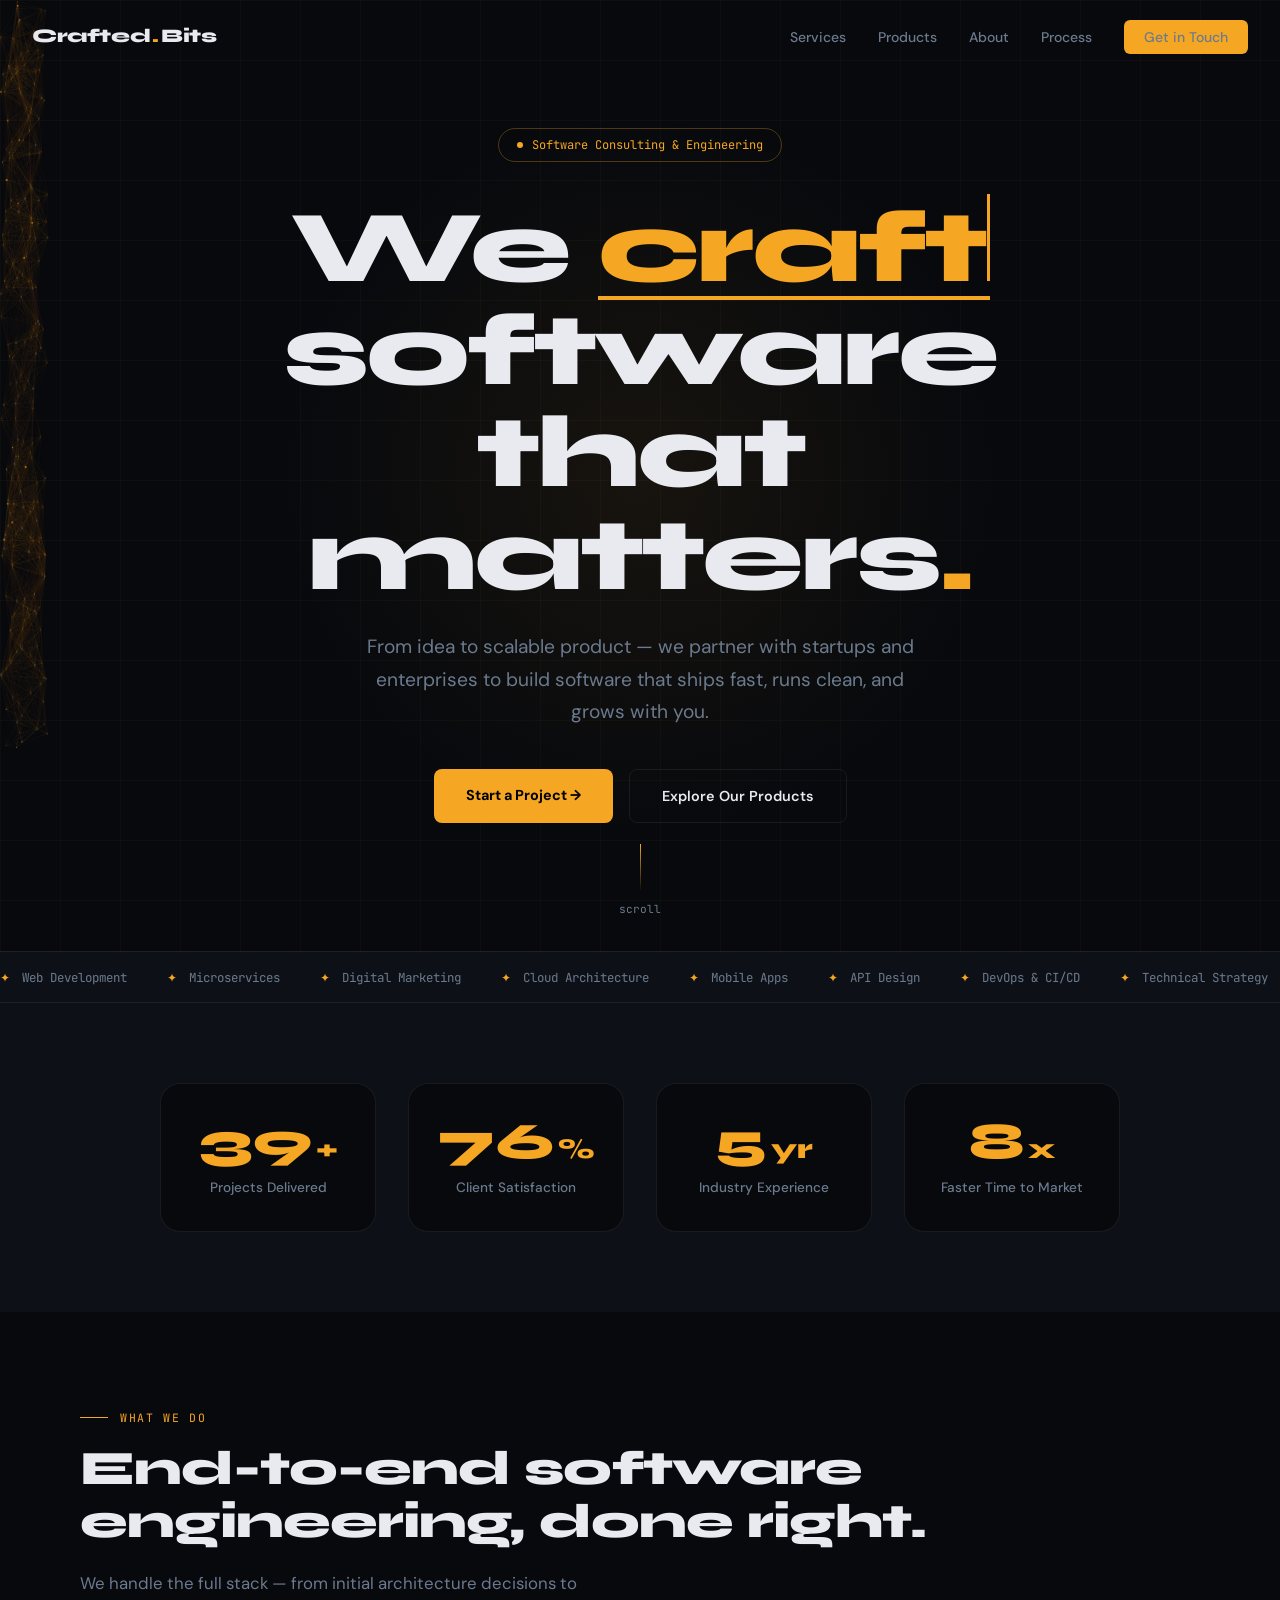
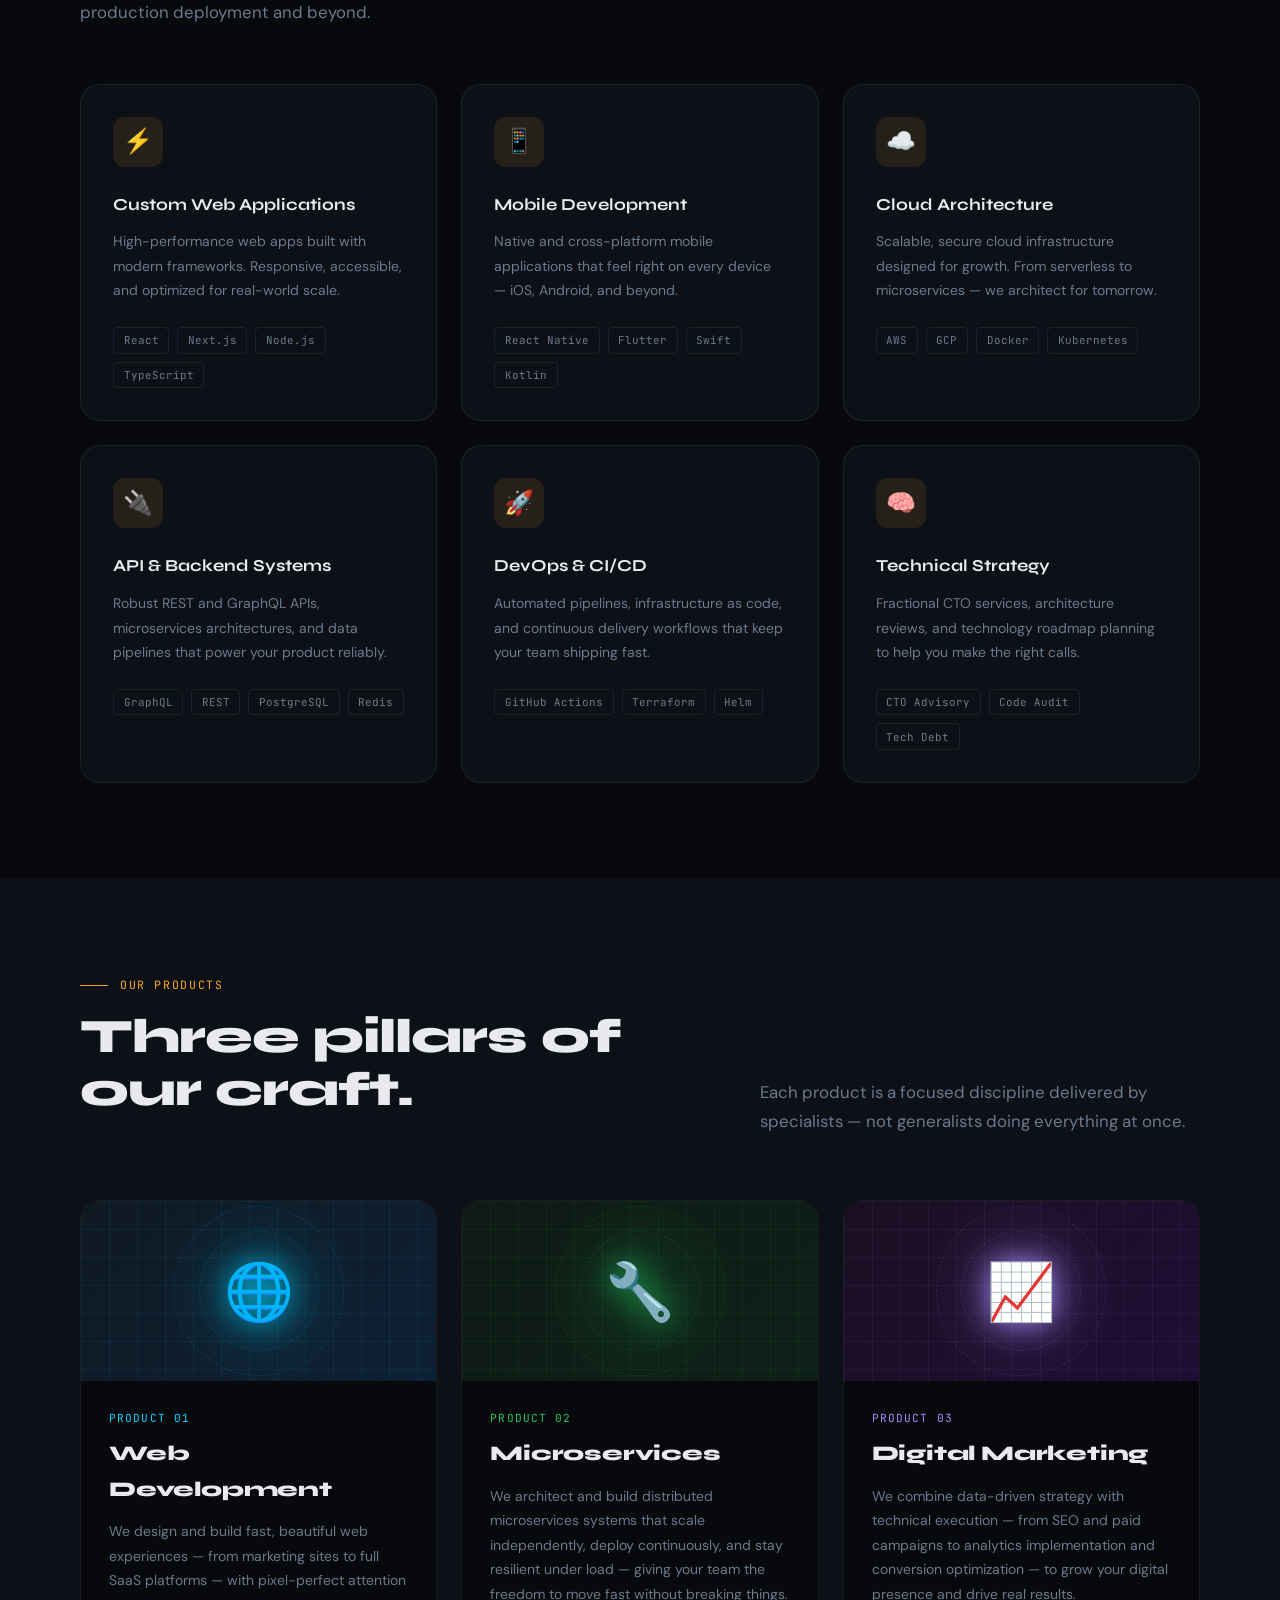
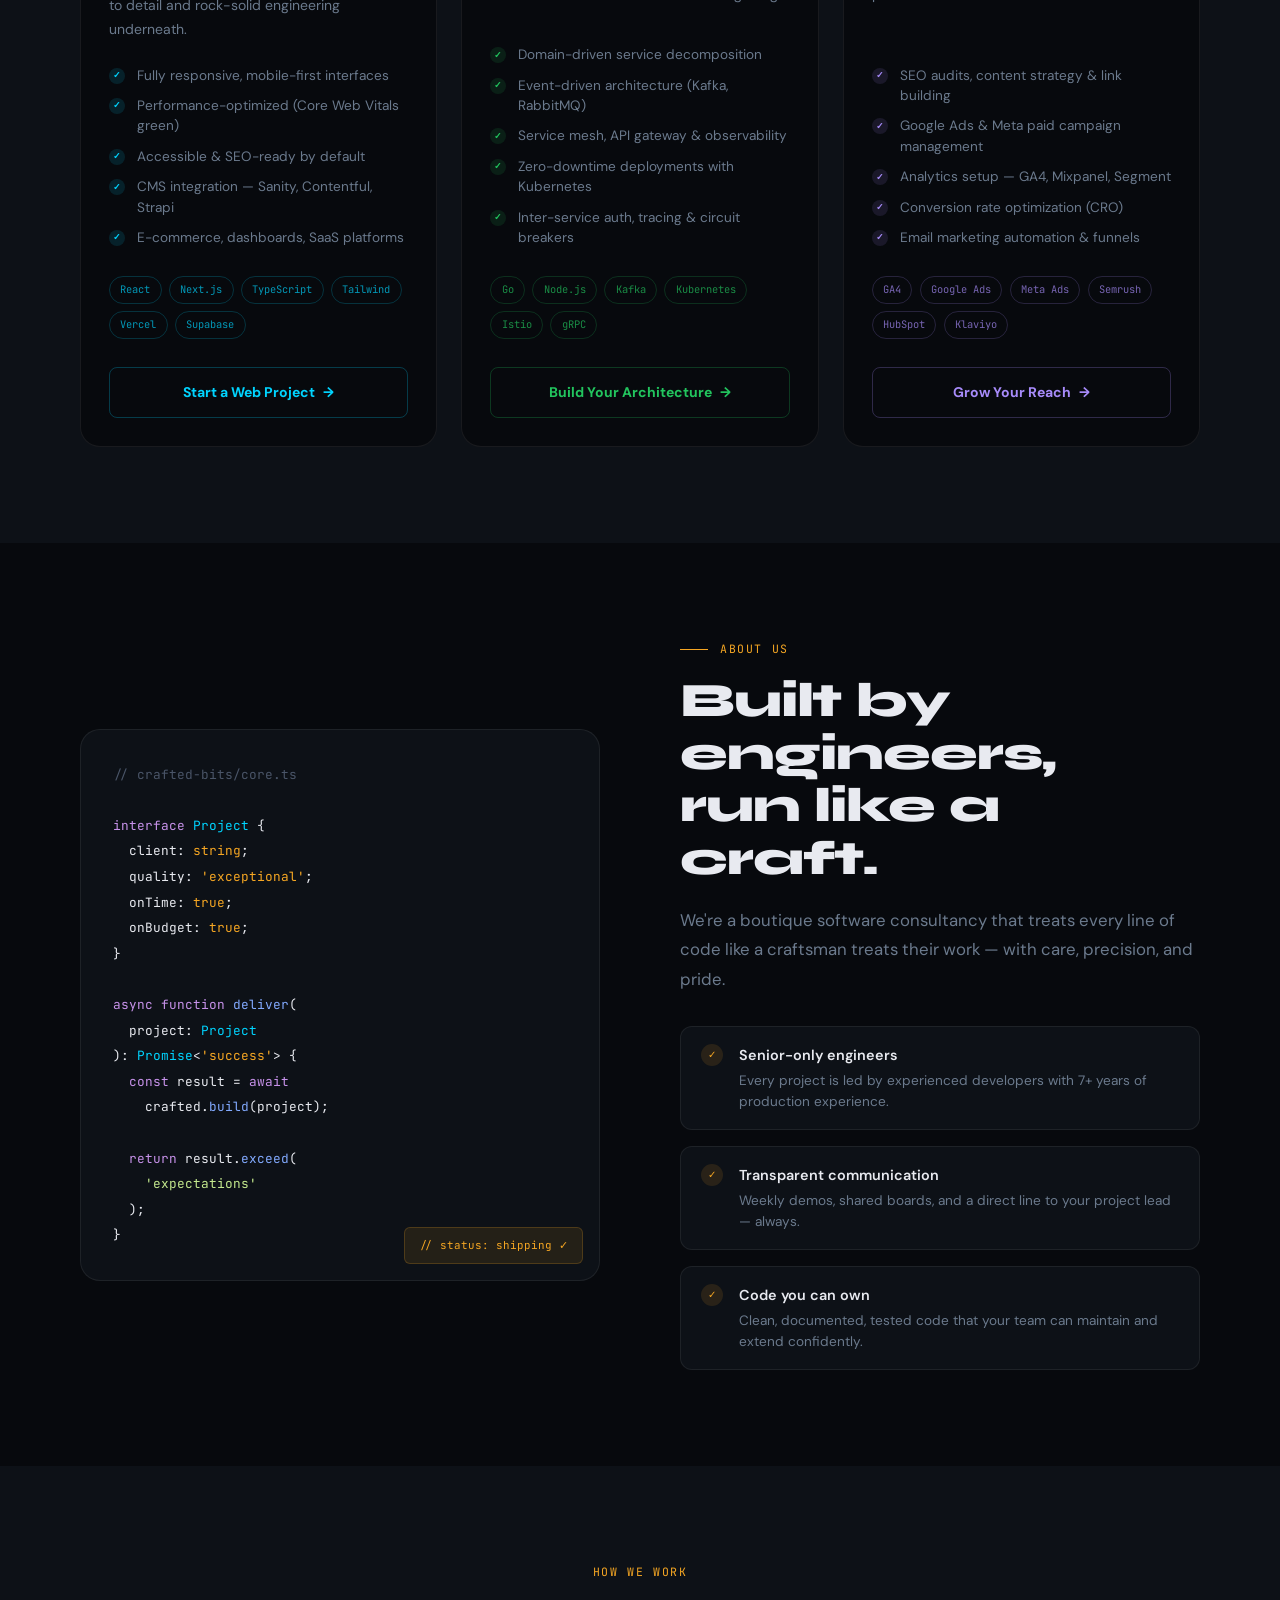
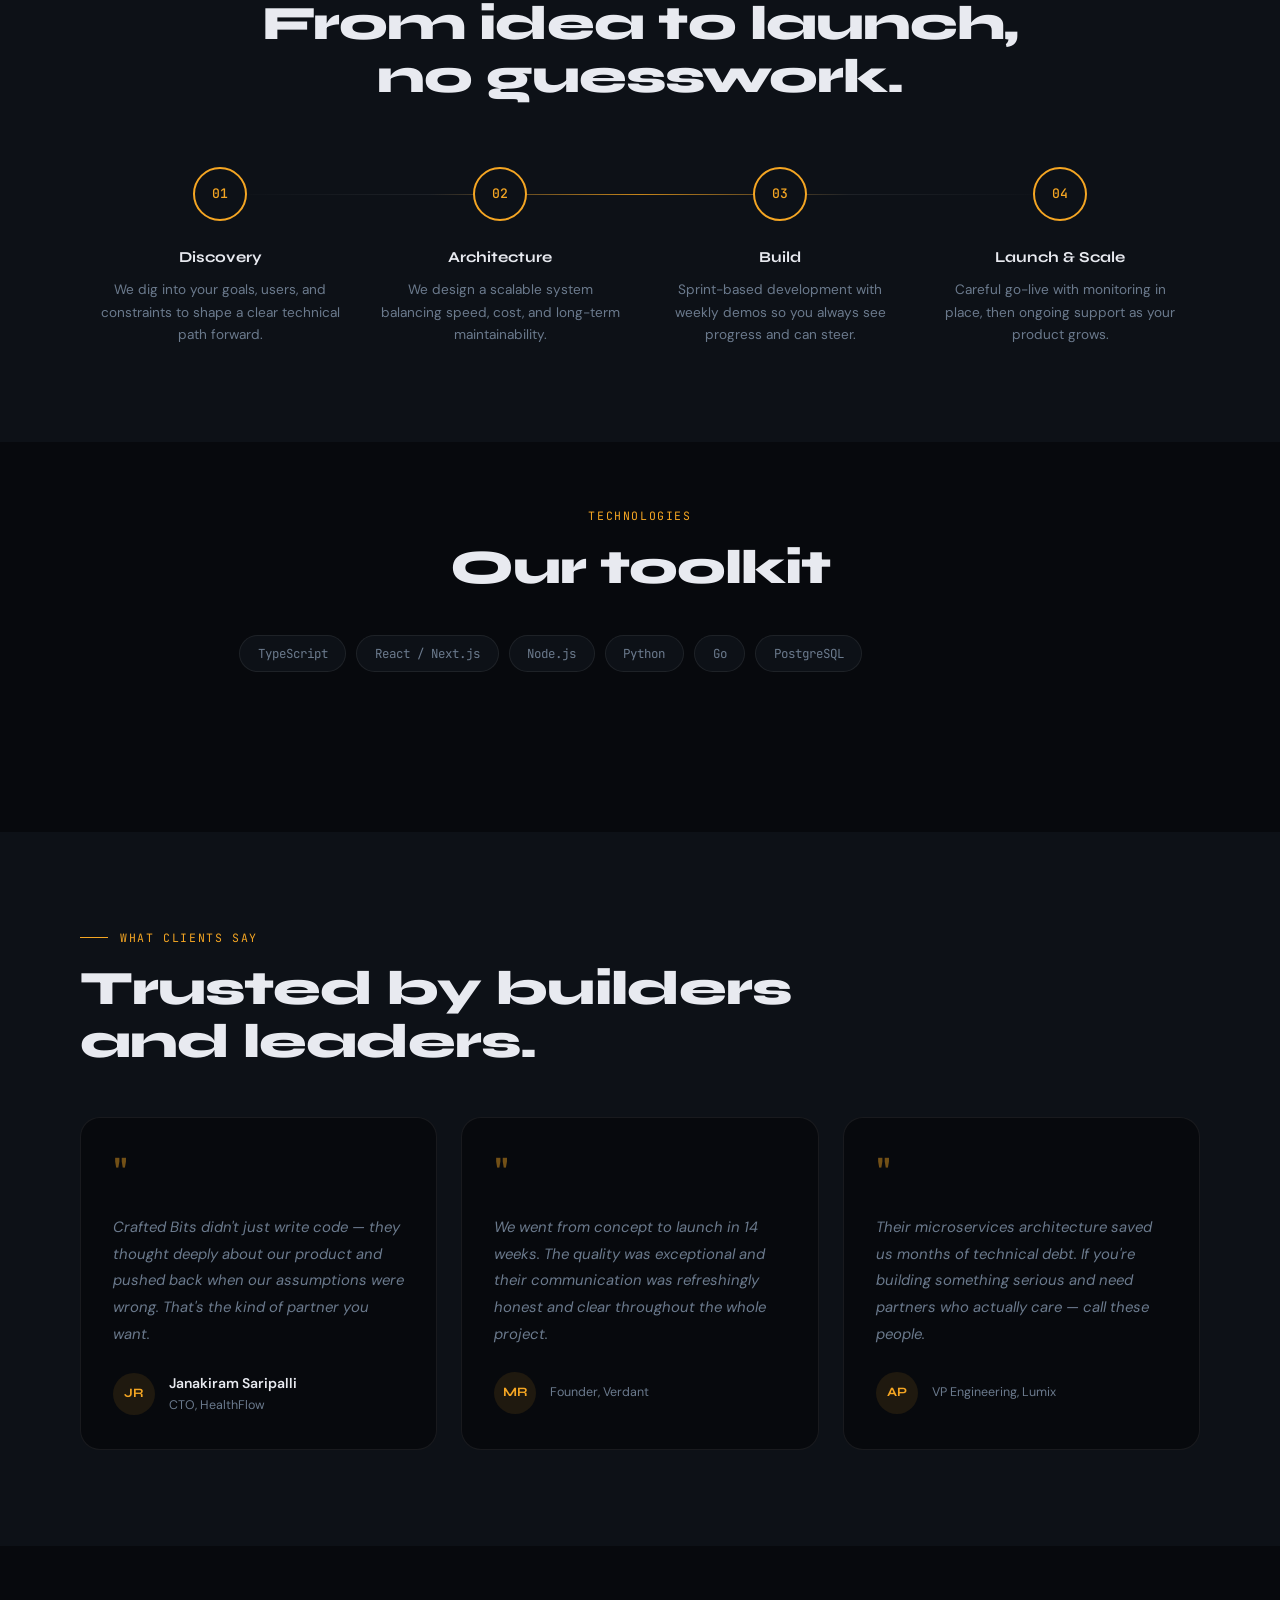
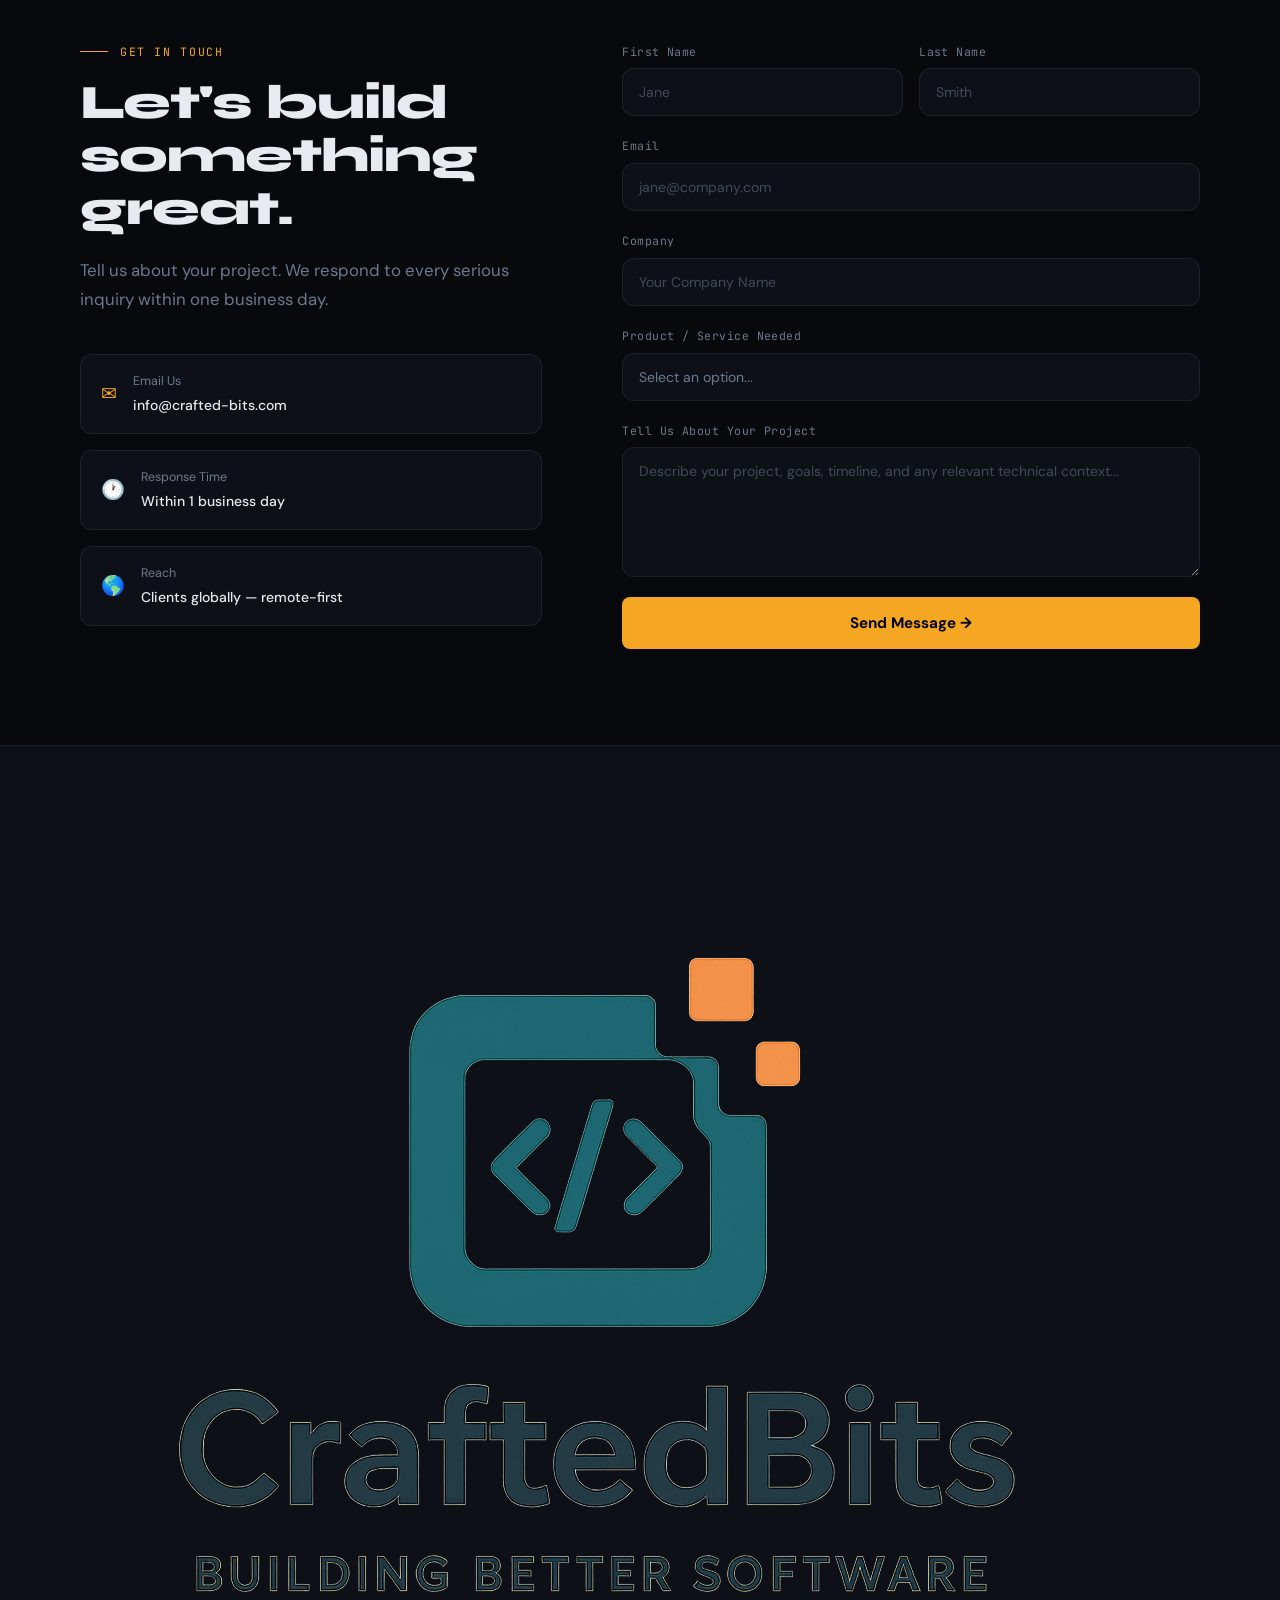
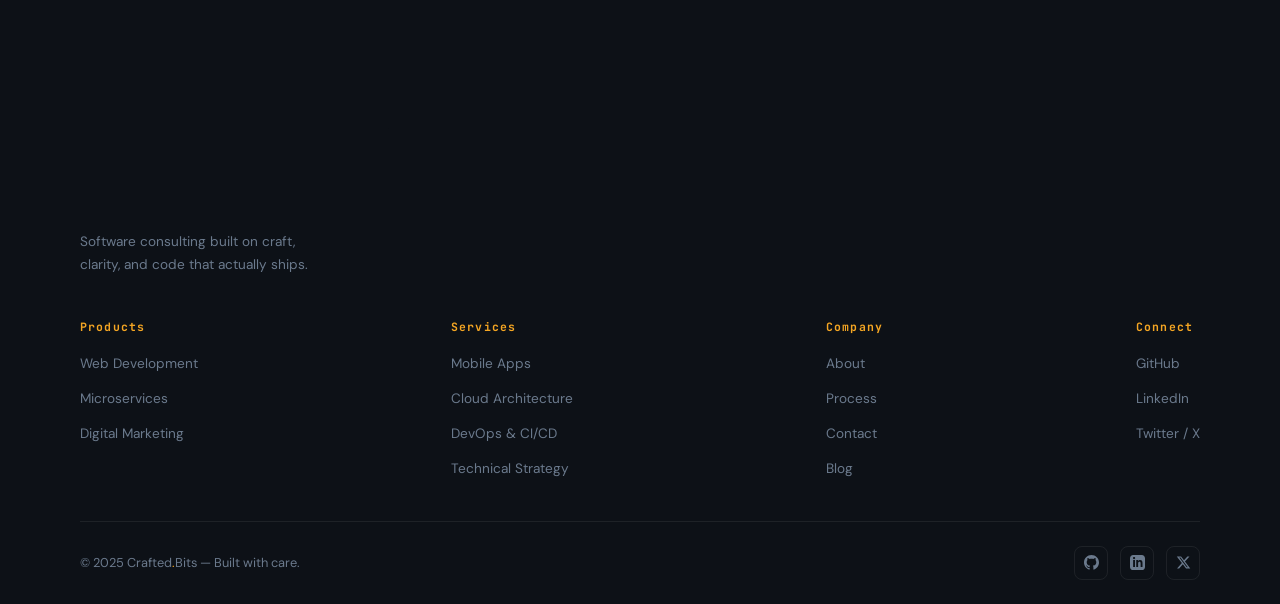
==== index.html @ fd9342a1 "Update print statement from 'Hello' to 'Goodbye' Updated Images" ====
<!DOCTYPE html>
<html lang="en">
<head>
<meta charset="UTF-8">
<meta name="viewport" content="width=device-width, initial-scale=1.0">
<title>Crafted Bits — Software Consulting</title>
<link rel="preconnect" href="https://fonts.googleapis.com">
<link href="https://fonts.googleapis.com/css2?family=Syne:wght@400;600;700;800&family=DM+Sans:ital,wght@0,300;0,400;0,500;1,400&family=JetBrains+Mono:wght@400;500&display=swap" rel="stylesheet">
<style>
*, *::before, *::after { margin: 0; padding: 0; box-sizing: border-box; }

:root {
  --bg:       #07090d;
  --bg2:      #0d1117;
  --bg3:      #131a24;
  --amber:    #f5a623;
  --amber-d:  #c4841a;
  --cyan:     #00d4ff;
  --green:    #22c55e;
  --purple:   #a78bfa;
  --text:     #e8eaf0;
  --muted:    #6b7a8d;
  --border:   rgba(255,255,255,0.07);
  --border-h: rgba(245,166,35,0.35);
  --r:        12px;
  --rl:       20px;
  --fh: 'Syne', sans-serif;
  --fb: 'DM Sans', sans-serif;
  --fm: 'JetBrains Mono', monospace;
}

html { scroll-behavior: smooth; }
body { background: var(--bg); color: var(--text); font-family: var(--fb); font-size: 16px; line-height: 1.7; overflow-x: hidden; }
::selection { background: var(--amber); color: #000; }
::-webkit-scrollbar { width: 4px; }
::-webkit-scrollbar-track { background: var(--bg); }
::-webkit-scrollbar-thumb { background: var(--amber-d); border-radius: 2px; }

/* ─── NAV ─── */
nav {
  position: fixed; top: 0; left: 0; right: 0; z-index: 100;
  padding: 1.25rem 2rem;
  display: flex; align-items: center; justify-content: space-between;
  transition: all 0.4s ease;
}
nav.scrolled {
  background: rgba(7,9,13,0.93);
  backdrop-filter: blur(20px);
  border-bottom: 1px solid var(--border);
  padding: 1rem 2rem;
}
.logo {
  font-family: var(--fh); font-size: 1.2rem; font-weight: 800;
  color: var(--text); text-decoration: none; letter-spacing: -0.02em;
  display: flex; align-items: center; gap: 2px;
}
.logo-dot { color: var(--amber); }
.nav-links { display: flex; align-items: center; gap: 2rem; list-style: none; }
.nav-links a { color: var(--muted); text-decoration: none; font-size: 0.875rem; font-weight: 500; transition: color 0.2s; }
.nav-links a:hover { color: var(--text); }
.nav-cta {
  padding: 0.5rem 1.25rem; background: var(--amber); color: #000;
  border-radius: 6px; font-weight: 700; font-size: 0.875rem;
  text-decoration: none; transition: all 0.2s;
}
.nav-cta:hover { background: #fff; transform: translateY(-1px); }
.hamburger { display: none; flex-direction: column; gap: 5px; cursor: pointer; background: none; border: none; padding: 4px; }
.hamburger span { display: block; width: 22px; height: 2px; background: var(--text); border-radius: 2px; transition: all 0.3s; }
.hamburger.open span:nth-child(1) { transform: translateY(7px) rotate(45deg); }
.hamburger.open span:nth-child(2) { opacity: 0; }
.hamburger.open span:nth-child(3) { transform: translateY(-7px) rotate(-45deg); }
.mobile-menu {
  position: fixed; inset: 0; z-index: 99;
  background: var(--bg); display: flex; flex-direction: column;
  align-items: center; justify-content: center; gap: 2.5rem;
  transform: translateX(100%); transition: transform 0.35s ease;
}
.mobile-menu.open { transform: translateX(0); }
.mobile-menu a { font-family: var(--fh); font-size: 2rem; font-weight: 700; color: var(--text); text-decoration: none; transition: color 0.2s; }
.mobile-menu a:hover { color: var(--amber); }

/* ─── HERO ─── */
#hero {
  position: relative; min-height: 100vh;
  display: flex; align-items: center; justify-content: center;
  overflow: hidden;
}
#hero-canvas { position: absolute; inset: 0; width: 100%; height: 100%; }
.hero-grid {
  position: absolute; inset: 0;
  background-image:
    linear-gradient(rgba(245,166,35,0.03) 1px, transparent 1px),
    linear-gradient(90deg, rgba(245,166,35,0.03) 1px, transparent 1px);
  background-size: 60px 60px;
}
.hero-glow {
  position: absolute; top: 50%; left: 50%; transform: translate(-50%,-50%);
  width: 800px; height: 800px;
  background: radial-gradient(circle, rgba(245,166,35,0.07) 0%, transparent 65%);
  pointer-events: none;
}
.hero-content {
  position: relative; z-index: 2;
  text-align: center; padding: 2rem; max-width: 920px;
}
.hero-badge {
  display: inline-flex; align-items: center; gap: 0.6rem;
  padding: 0.375rem 1.1rem; border: 1px solid rgba(245,166,35,0.3);
  border-radius: 100px; font-family: var(--fm); font-size: 0.75rem;
  color: var(--amber); margin-bottom: 2rem;
  animation: fadeDown 0.8s ease both;
}
.hero-badge .pulse-dot { width: 6px; height: 6px; background: var(--amber); border-radius: 50%; animation: pulse 2s infinite; }
.hero-title {
  font-family: var(--fh); font-size: clamp(3rem, 8vw, 6.5rem);
  font-weight: 800; line-height: 1; letter-spacing: -0.03em; margin-bottom: 1.5rem;
  animation: fadeUp 0.8s ease 0.2s both;
}
.hero-title .line { display: block; }
.hero-title .accent { color: var(--amber); position: relative; display: inline-block; }
.hero-title .accent::after {
  content: ''; position: absolute; bottom: 0; left: 0; right: 0; height: 4px;
  background: var(--amber); transform: scaleX(0); transform-origin: left;
  animation: barReveal 0.7s ease 1.3s both;
}
.hero-sub {
  font-size: clamp(1rem, 2vw, 1.2rem); color: var(--muted); max-width: 580px;
  margin: 0 auto 2.5rem; animation: fadeUp 0.8s ease 0.4s both;
}
.hero-actions {
  display: flex; gap: 1rem; justify-content: center; flex-wrap: wrap;
  animation: fadeUp 0.8s ease 0.6s both;
}
.btn-primary {
  padding: 0.875rem 2rem; background: var(--amber); color: #000;
  border-radius: 8px; font-weight: 700; font-size: 0.9rem;
  text-decoration: none; transition: all 0.25s; border: none; cursor: pointer; font-family: var(--fb);
}
.btn-primary:hover { background: #fff; transform: translateY(-2px); box-shadow: 0 12px 40px rgba(245,166,35,0.3); }
.btn-ghost {
  padding: 0.875rem 2rem; background: transparent; color: var(--text);
  border-radius: 8px; font-weight: 600; font-size: 0.9rem;
  text-decoration: none; transition: all 0.25s; border: 1px solid var(--border); cursor: pointer; font-family: var(--fb);
}
.btn-ghost:hover { border-color: var(--amber); color: var(--amber); transform: translateY(-2px); }
.hero-scroll {
  position: absolute; bottom: 2rem; left: 50%; transform: translateX(-50%);
  display: flex; flex-direction: column; align-items: center; gap: 0.5rem;
  color: var(--muted); font-size: 0.7rem; font-family: var(--fm);
  animation: fadeIn 1s ease 1.6s both;
}
.scroll-bar { width: 1px; height: 48px; background: linear-gradient(var(--amber), transparent); animation: scrollBar 2.2s ease-in-out infinite; }
.tw-cursor { display: inline-block; width: 3px; height: 0.85em; background: var(--amber); animation: blink 1s step-end infinite; vertical-align: baseline; margin-left: 2px; }

/* ─── TICKER ─── */
.ticker-wrap { border-top: 1px solid var(--border); border-bottom: 1px solid var(--border); background: var(--bg2); overflow: hidden; padding: 0.9rem 0; }
.ticker-track { display: flex; gap: 2.5rem; width: max-content; animation: ticker 30s linear infinite; }
.ticker-item { display: flex; align-items: center; gap: 0.75rem; white-space: nowrap; font-family: var(--fm); font-size: 0.78rem; color: var(--muted); }
.ticker-item .sep { color: var(--amber); }

/* ─── STATS ─── */
#stats { padding: 5rem 2rem; background: var(--bg2); }
.stats-grid { max-width: 960px; margin: 0 auto; display: grid; grid-template-columns: repeat(auto-fit, minmax(180px, 1fr)); gap: 2rem; }
.stat-card { text-align: center; padding: 2rem 1rem; border: 1px solid var(--border); border-radius: var(--rl); background: var(--bg); transition: border-color 0.3s; }
.stat-card:hover { border-color: var(--border-h); }
.stat-num { font-family: var(--fh); font-size: clamp(2.2rem, 4vw, 3.5rem); font-weight: 800; color: var(--amber); line-height: 1; display: flex; align-items: baseline; justify-content: center; gap: 4px; }
.stat-suffix { font-size: 55%; }
.stat-label { font-size: 0.85rem; color: var(--muted); margin-top: 0.5rem; font-weight: 500; }

/* ─── SHARED SECTION ─── */
section { padding: 6rem 2rem; }
.container { max-width: 1120px; margin: 0 auto; }
.section-tag {
  font-family: var(--fm); font-size: 0.72rem; color: var(--amber);
  text-transform: uppercase; letter-spacing: 0.14em; margin-bottom: 1rem;
  display: flex; align-items: center; gap: 0.75rem;
}
.section-tag::before { content: ''; display: block; width: 28px; height: 1px; background: var(--amber); }
.section-title { font-family: var(--fh); font-size: clamp(2rem, 4vw, 3rem); font-weight: 800; letter-spacing: -0.02em; line-height: 1.1; margin-bottom: 1.25rem; }
.section-sub { color: var(--muted); max-width: 540px; font-size: 1.05rem; line-height: 1.75; }

/* ─── SERVICES ─── */
#services { background: var(--bg); }
.services-grid { display: grid; grid-template-columns: repeat(auto-fit, minmax(300px, 1fr)); gap: 1.5rem; margin-top: 3.5rem; }
.svc-card {
  background: var(--bg2); border: 1px solid var(--border);
  border-radius: var(--rl); padding: 2rem; position: relative; overflow: hidden;
  transition: border-color 0.3s, transform 0.3s, background 0.3s; cursor: default;
}
.svc-card::before {
  content: ''; position: absolute; top: 0; left: 0; right: 0; height: 2px;
  background: var(--amber); transform: scaleX(0); transform-origin: left; transition: transform 0.4s ease;
}
.svc-card:hover { border-color: var(--border-h); background: var(--bg3); }
.svc-card:hover::before { transform: scaleX(1); }
.svc-icon {
  width: 50px; height: 50px; border-radius: 12px; background: rgba(245,166,35,0.1);
  display: flex; align-items: center; justify-content: center; font-size: 1.5rem;
  margin-bottom: 1.5rem; transition: background 0.3s;
}
.svc-card:hover .svc-icon { background: rgba(245,166,35,0.2); }
.svc-name { font-family: var(--fh); font-size: 1.05rem; font-weight: 700; margin-bottom: 0.625rem; }
.svc-desc { color: var(--muted); font-size: 0.875rem; line-height: 1.75; margin-bottom: 1.5rem; }
.svc-tags { display: flex; flex-wrap: wrap; gap: 0.5rem; }
.tag { font-family: var(--fm); font-size: 0.68rem; padding: 0.2rem 0.6rem; border: 1px solid var(--border); border-radius: 4px; color: var(--muted); transition: all 0.2s; }
.svc-card:hover .tag { border-color: rgba(245,166,35,0.25); color: var(--amber); }

/* ─── PRODUCTS ─── */
#products { background: var(--bg2); }
.products-intro { display: flex; justify-content: space-between; align-items: flex-end; flex-wrap: wrap; gap: 2rem; margin-bottom: 4rem; }
.products-intro .section-sub { max-width: 440px; }

/* Product hero cards — 3 columns */
.products-grid { display: grid; grid-template-columns: repeat(3, 1fr); gap: 1.5rem; }
.prod-card {
  border-radius: var(--rl); overflow: hidden; border: 1px solid var(--border);
  background: var(--bg); transition: border-color 0.35s, transform 0.35s, box-shadow 0.35s;
  display: flex; flex-direction: column;
}
.prod-card:hover { border-color: var(--border-h); transform: translateY(-6px); box-shadow: 0 28px 60px rgba(0,0,0,0.45); }

/* coloured top banner */
.prod-banner {
  height: 180px; position: relative; overflow: hidden;
  display: flex; align-items: center; justify-content: center;
}
.prod-banner-web   { background: linear-gradient(135deg, #0f1922 0%, #0d2035 100%); }
.prod-banner-micro { background: linear-gradient(135deg, #0f1a14 0%, #0d2018 100%); }
.prod-banner-mktg  { background: linear-gradient(135deg, #1a0f22 0%, #200d35 100%); }

.prod-banner-grid {
  position: absolute; inset: 0;
  background-image: linear-gradient(var(--accent-line, rgba(245,166,35,0.05)) 1px, transparent 1px),
                    linear-gradient(90deg, var(--accent-line, rgba(245,166,35,0.05)) 1px, transparent 1px);
  background-size: 28px 28px;
}
.prod-banner-web   .prod-banner-grid { --accent-line: rgba(0,212,255,0.07); }
.prod-banner-micro .prod-banner-grid { --accent-line: rgba(34,197,94,0.07); }
.prod-banner-mktg  .prod-banner-grid { --accent-line: rgba(167,139,250,0.07); }

.prod-banner-glow {
  position: absolute; width: 200px; height: 200px; border-radius: 50%;
  top: 50%; left: 50%; transform: translate(-50%,-50%);
}
.prod-banner-web   .prod-banner-glow { background: radial-gradient(circle, rgba(0,212,255,0.12) 0%, transparent 70%); }
.prod-banner-micro .prod-banner-glow { background: radial-gradient(circle, rgba(34,197,94,0.12) 0%, transparent 70%); }
.prod-banner-mktg  .prod-banner-glow { background: radial-gradient(circle, rgba(167,139,250,0.12) 0%, transparent 70%); }

.prod-icon { position: relative; z-index: 2; font-size: 3.5rem; filter: drop-shadow(0 0 16px currentColor); }
.prod-banner-web   .prod-icon { color: var(--cyan); }
.prod-banner-micro .prod-icon { color: var(--green); }
.prod-banner-mktg  .prod-icon { color: var(--purple); }

/* animated orbit rings */
.orbit {
  position: absolute; border-radius: 50%; border: 1px dashed;
  top: 50%; left: 50%; transform: translate(-50%,-50%);
  animation: spin 18s linear infinite;
}
.orbit-2 { animation-duration: 28s; animation-direction: reverse; }
.prod-banner-web   .orbit { border-color: rgba(0,212,255,0.15); }
.prod-banner-micro .orbit { border-color: rgba(34,197,94,0.15); }
.prod-banner-mktg  .orbit { border-color: rgba(167,139,250,0.15); }

.prod-body { padding: 1.75rem; flex: 1; display: flex; flex-direction: column; }
.prod-accent-web   { color: var(--cyan); }
.prod-accent-micro { color: var(--green); }
.prod-accent-mktg  { color: var(--purple); }

.prod-type { font-family: var(--fm); font-size: 0.7rem; letter-spacing: 0.1em; text-transform: uppercase; margin-bottom: 0.5rem; }
.prod-name { font-family: var(--fh); font-size: 1.3rem; font-weight: 800; letter-spacing: -0.01em; margin-bottom: 0.75rem; }
.prod-desc { color: var(--muted); font-size: 0.875rem; line-height: 1.75; margin-bottom: 1.5rem; flex: 1; }

.prod-features { list-style: none; display: flex; flex-direction: column; gap: 0.625rem; margin-bottom: 1.75rem; }
.prod-features li {
  display: flex; align-items: flex-start; gap: 0.75rem;
  font-size: 0.85rem; color: var(--muted); line-height: 1.5;
}
.prod-features li .feat-dot {
  width: 16px; height: 16px; border-radius: 50%; flex-shrink: 0;
  display: flex; align-items: center; justify-content: center;
  font-size: 0.55rem; font-weight: 700; margin-top: 2px;
}
.feat-dot-web   { background: rgba(0,212,255,0.12); color: var(--cyan); }
.feat-dot-micro { background: rgba(34,197,94,0.12); color: var(--green); }
.feat-dot-mktg  { background: rgba(167,139,250,0.12); color: var(--purple); }

.prod-tech { display: flex; flex-wrap: wrap; gap: 0.45rem; margin-bottom: 1.75rem; }
.prod-pill {
  font-family: var(--fm); font-size: 0.65rem; padding: 0.25rem 0.65rem;
  border-radius: 100px; border: 1px solid;
}
.prod-pill-web   { border-color: rgba(0,212,255,0.2);  color: rgba(0,212,255,0.7); }
.prod-pill-micro { border-color: rgba(34,197,94,0.2);  color: rgba(34,197,94,0.7); }
.prod-pill-mktg  { border-color: rgba(167,139,250,0.2);color: rgba(167,139,250,0.7); }

.prod-cta {
  display: flex; align-items: center; justify-content: center; gap: 0.5rem;
  padding: 0.8rem; border-radius: 8px; border: 1px solid;
  font-weight: 700; font-size: 0.875rem; text-decoration: none; transition: all 0.25s;
  font-family: var(--fb); cursor: pointer; background: transparent; width: 100%;
}
.prod-cta-web   { border-color: rgba(0,212,255,0.25);  color: var(--cyan); }
.prod-cta-micro { border-color: rgba(34,197,94,0.25);  color: var(--green); }
.prod-cta-mktg  { border-color: rgba(167,139,250,0.25);color: var(--purple); }
.prod-cta-web:hover   { background: rgba(0,212,255,0.08);   border-color: rgba(0,212,255,0.5); }
.prod-cta-micro:hover { background: rgba(34,197,94,0.08);   border-color: rgba(34,197,94,0.5); }
.prod-cta-mktg:hover  { background: rgba(167,139,250,0.08); border-color: rgba(167,139,250,0.5); }
.prod-cta-arrow { transition: transform 0.2s; }
.prod-cta:hover .prod-cta-arrow { transform: translateX(4px); }

/* ─── ABOUT ─── */
#about { background: var(--bg); }
.about-grid { display: grid; grid-template-columns: 1fr 1fr; gap: 5rem; align-items: center; }
.about-visual {
  position: relative; border-radius: var(--rl); border: 1px solid var(--border);
  background: var(--bg2); overflow: hidden; padding: 2rem;
}
.code-block { font-family: var(--fm); font-size: 0.8rem; line-height: 2; white-space: pre; }
.ck { color: #c792ea; } .cs { color: var(--cyan); } .cv { color: var(--amber); }
.cc { color: #4a5568; } .cfn { color: #82aaff; } .cstr { color: #c3e88d; }
.code-badge {
  position: absolute; bottom: 1rem; right: 1rem;
  background: rgba(245,166,35,0.1); border: 1px solid rgba(245,166,35,0.2);
  border-radius: 6px; padding: 0.5rem 0.875rem;
  font-family: var(--fm); font-size: 0.68rem; color: var(--amber);
}
.about-list { list-style: none; display: flex; flex-direction: column; gap: 1rem; margin-top: 2rem; }
.about-list li {
  display: flex; align-items: flex-start; gap: 1rem; padding: 1rem 1.25rem;
  background: var(--bg2); border: 1px solid var(--border); border-radius: var(--r); transition: border-color 0.2s;
}
.about-list li:hover { border-color: var(--border-h); }
.acheck { width: 22px; height: 22px; background: rgba(245,166,35,0.12); border-radius: 50%; display: flex; align-items: center; justify-content: center; flex-shrink: 0; font-size: 0.6rem; color: var(--amber); margin-top: 1px; }
.ali-title { font-weight: 600; font-size: 0.9rem; color: var(--text); }
.ali-sub { font-size: 0.85rem; color: var(--muted); line-height: 1.6; margin-top: 2px; }

/* ─── PROCESS ─── */
#process { background: var(--bg2); }
.process-header { text-align: center; margin-bottom: 4rem; }
.process-header .section-tag { justify-content: center; }
.process-header .section-tag::before { display: none; }
.process-header .section-title { margin: 0 auto 1rem; }
.process-steps { display: grid; grid-template-columns: repeat(4, 1fr); gap: 0; position: relative; }
.process-steps::before {
  content: ''; position: absolute; top: 27px; left: 12.5%; right: 12.5%; height: 1px;
  background: linear-gradient(90deg, transparent, var(--border), var(--amber-d), var(--border), transparent);
}
.pstep { text-align: center; padding: 0 1.25rem; }
.pstep-num {
  width: 54px; height: 54px; border-radius: 50%; border: 2px solid var(--amber); color: var(--amber);
  font-family: var(--fm); font-size: 0.82rem; font-weight: 500;
  display: flex; align-items: center; justify-content: center;
  margin: 0 auto 1.5rem; background: var(--bg2); transition: all 0.3s; position: relative; z-index: 1;
}
.pstep:hover .pstep-num { background: var(--amber); color: #000; }
.pstep-name { font-family: var(--fh); font-weight: 700; font-size: 0.95rem; margin-bottom: 0.5rem; }
.pstep-desc { font-size: 0.85rem; color: var(--muted); line-height: 1.65; }

/* ─── TECH ─── */
#tech { background: var(--bg); padding: 4rem 2rem; }
.tech-inner { max-width: 860px; margin: 0 auto; }
.tech-header { text-align: center; margin-bottom: 2.5rem; }
.tech-header .section-tag { justify-content: center; }
.tech-header .section-tag::before { display: none; }
.tech-pills { display: flex; flex-wrap: wrap; gap: 0.625rem; justify-content: center; }
.tpill {
  font-family: var(--fm); font-size: 0.78rem; padding: 0.45rem 1.1rem;
  border: 1px solid var(--border); border-radius: 100px; color: var(--muted); background: var(--bg2);
  transition: all 0.25s; cursor: default;
}
.tpill:hover { border-color: var(--amber); color: var(--amber); background: rgba(245,166,35,0.05); }

/* ─── TESTIMONIALS ─── */
#testimonials { background: var(--bg2); }
.test-grid { display: grid; grid-template-columns: repeat(auto-fit, minmax(300px, 1fr)); gap: 1.5rem; margin-top: 3rem; }
.test-card { background: var(--bg); border: 1px solid var(--border); border-radius: var(--rl); padding: 2rem; transition: border-color 0.2s; }
.test-card:hover { border-color: var(--border-h); }
.qmark { font-family: var(--fh); font-size: 3rem; color: var(--amber); line-height: 1; margin-bottom: 1rem; opacity: 0.45; }
.test-text { color: var(--muted); font-size: 0.93rem; font-style: italic; line-height: 1.8; margin-bottom: 1.5rem; }
.test-author { display: flex; align-items: center; gap: 0.875rem; }
.test-avatar {
  width: 42px; height: 42px; border-radius: 50%; background: rgba(245,166,35,0.1);
  display: flex; align-items: center; justify-content: center;
  font-family: var(--fh); font-weight: 700; font-size: 0.8rem; color: var(--amber); flex-shrink: 0;
}
.test-name { font-weight: 600; font-size: 0.875rem; }
.test-role { font-size: 0.78rem; color: var(--muted); }

/* ─── CONTACT ─── */
#contact { background: var(--bg); }
.contact-grid { display: grid; grid-template-columns: 1fr 1.25fr; gap: 5rem; align-items: start; }
.contact-details { margin-top: 2.5rem; display: flex; flex-direction: column; gap: 1rem; }
.contact-item { display: flex; align-items: center; gap: 1rem; padding: 1rem 1.25rem; border: 1px solid var(--border); border-radius: var(--r); background: var(--bg2); transition: border-color 0.2s; }
.contact-item:hover { border-color: var(--border-h); }
.ci-icon { color: var(--amber); font-size: 1.2rem; flex-shrink: 0; }
.ci-label { font-size: 0.78rem; color: var(--muted); }
.ci-val { font-size: 0.875rem; color: var(--text); font-weight: 500; margin-top: 1px; }
.cform { display: flex; flex-direction: column; gap: 1.25rem; }
.frow { display: grid; grid-template-columns: 1fr 1fr; gap: 1rem; }
.fgroup { display: flex; flex-direction: column; gap: 0.45rem; }
.flabel { font-family: var(--fm); font-size: 0.72rem; color: var(--muted); letter-spacing: 0.04em; }
.finput, .fselect, .ftextarea {
  background: var(--bg2); border: 1px solid var(--border); border-radius: var(--r);
  padding: 0.875rem 1rem; color: var(--text); font-family: var(--fb); font-size: 0.875rem;
  transition: all 0.2s; width: 100%; outline: none; appearance: none;
}
.finput:focus, .fselect:focus, .ftextarea:focus { border-color: var(--amber); background: var(--bg3); box-shadow: 0 0 0 3px rgba(245,166,35,0.08); }
.finput::placeholder, .ftextarea::placeholder { color: var(--muted); opacity: 0.55; }
.ftextarea { resize: vertical; min-height: 130px; }
.fselect { color: var(--muted); cursor: pointer; }
.fselect option { background: var(--bg2); }
.fsubmit {
  width: 100%; padding: 1rem; background: var(--amber); color: #000;
  border: none; border-radius: 8px; font-weight: 700; font-size: 0.95rem;
  cursor: pointer; font-family: var(--fb); transition: all 0.25s;
  display: flex; align-items: center; justify-content: center; gap: 0.5rem;
}
.fsubmit:hover { background: #fff; transform: translateY(-2px); box-shadow: 0 12px 40px rgba(245,166,35,0.25); }
.fsubmit.loading { background: var(--bg3); color: var(--muted); cursor: not-allowed; transform: none; box-shadow: none; }
.fsuccess { display: none; padding: 1rem; border: 1px solid rgba(245,166,35,0.25); border-radius: var(--r); background: rgba(245,166,35,0.06); color: var(--amber); font-size: 0.875rem; text-align: center; font-family: var(--fm); }

/* ─── FOOTER ─── */
footer { background: var(--bg2); border-top: 1px solid var(--border); padding: 3rem 2rem 1.5rem; }
.footer-top { display: flex; justify-content: space-between; flex-wrap: wrap; gap: 2.5rem; padding-bottom: 2.5rem; border-bottom: 1px solid var(--border); margin-bottom: 1.5rem; }
.footer-brand p { font-size: 0.85rem; color: var(--muted); max-width: 230px; margin-top: 0.75rem; line-height: 1.7; }
.footer-col { display: flex; flex-direction: column; gap: 0.75rem; }
.footer-col h4 { font-family: var(--fm); font-size: 0.72rem; color: var(--amber); letter-spacing: 0.1em; margin-bottom: 0.25rem; }
.footer-col a { font-size: 0.85rem; color: var(--muted); text-decoration: none; transition: color 0.2s; }
.footer-col a:hover { color: var(--text); }
.footer-bottom { display: flex; justify-content: space-between; align-items: center; flex-wrap: wrap; gap: 1rem; }
.footer-copy { font-size: 0.8rem; color: var(--muted); }
.footer-copy .hi { color: var(--amber); }
.socials { display: flex; gap: 0.75rem; }
.soc {
  width: 34px; height: 34px; border: 1px solid var(--border); border-radius: 8px;
  display: flex; align-items: center; justify-content: center;
  color: var(--muted); transition: all 0.2s; text-decoration: none; font-size: 0.85rem;
}
.soc:hover { border-color: var(--amber); color: var(--amber); transform: translateY(-2px); }

/* ─── REVEAL ─── */
.reveal        { opacity: 0; transform: translateY(28px); transition: opacity 0.7s ease, transform 0.7s ease; }
.reveal-l      { opacity: 0; transform: translateX(-30px); transition: opacity 0.7s ease, transform 0.7s ease; }
.reveal-r      { opacity: 0; transform: translateX(30px); transition: opacity 0.7s ease, transform 0.7s ease; }
.stagger > *   { opacity: 0; transform: translateY(20px); transition: opacity 0.55s ease, transform 0.55s ease; }
.reveal.vis, .reveal-l.vis, .reveal-r.vis { opacity: 1; transform: none; }
.stagger.vis > *:nth-child(1) { opacity:1; transform:none; transition-delay:0s; }
.stagger.vis > *:nth-child(2) { opacity:1; transform:none; transition-delay:0.1s; }
.stagger.vis > *:nth-child(3) { opacity:1; transform:none; transition-delay:0.2s; }
.stagger.vis > *:nth-child(4) { opacity:1; transform:none; transition-delay:0.3s; }
.stagger.vis > *:nth-child(5) { opacity:1; transform:none; transition-delay:0.4s; }
.stagger.vis > *:nth-child(6) { opacity:1; transform:none; transition-delay:0.5s; }

/* ─── KEYFRAMES ─── */
@keyframes fadeDown  { from { opacity:0; transform:translateY(-16px); } to { opacity:1; transform:none; } }
@keyframes fadeUp    { from { opacity:0; transform:translateY(24px);  } to { opacity:1; transform:none; } }
@keyframes fadeIn    { from { opacity:0; } to { opacity:1; } }
@keyframes barReveal { from { transform:scaleX(0); } to { transform:scaleX(1); } }
@keyframes pulse     { 0%,100%{ opacity:1; } 50%{ opacity:0.3; } }
@keyframes blink     { 0%,100%{ opacity:1; } 50%{ opacity:0; } }
@keyframes scrollBar { 0%{ transform:scaleY(0); transform-origin:top; } 50%{ transform:scaleY(1); transform-origin:top; } 51%{ transform-origin:bottom; } 100%{ transform:scaleY(0); transform-origin:bottom; } }
@keyframes ticker    { from{ transform:translateX(0); } to{ transform:translateX(-50%); } }
@keyframes spin      { from{ transform:translate(-50%,-50%) rotate(0deg); } to{ transform:translate(-50%,-50%) rotate(360deg); } }
@keyframes float     { 0%,100%{ transform:translateY(0); } 50%{ transform:translateY(-8px); } }

/* ─── RESPONSIVE ─── */
@media(max-width:900px){
  .products-grid  { grid-template-columns: 1fr; }
  .process-steps  { grid-template-columns: 1fr 1fr; gap: 2rem; }
  .process-steps::before { display:none; }
  .about-grid     { grid-template-columns:1fr; }
  .about-visual   { display:none; }
  .contact-grid   { grid-template-columns:1fr; gap:2.5rem; }
}
@media(max-width:768px){
  .nav-links, .nav-cta { display:none; }
  .hamburger { display:flex; }
  section { padding:4rem 1.5rem; }
  .stats-grid { grid-template-columns:1fr 1fr; }
  .frow { grid-template-columns:1fr; }
}
@media(max-width:500px){
  .process-steps { grid-template-columns:1fr; }
  .stats-grid { grid-template-columns:1fr 1fr; }
}
</style>
</head>
<body>

<!-- NAV -->
<nav id="nav">
  <a href="#hero" class="logo">Crafted<span class="logo-dot">.</span>Bits</a>
  <ul class="nav-links">
    <li><a href="#services">Services</a></li>
    <li><a href="#products">Products</a></li>
    <li><a href="#about">About</a></li>
    <li><a href="#process">Process</a></li>
    <li><a href="#contact" class="nav-cta">Get in Touch</a></li>
  </ul>
  <button class="hamburger" id="hbg" aria-label="Menu"><span></span><span></span><span></span></button>
</nav>

<!-- MOBILE MENU -->
<div class="mobile-menu" id="mobMenu">
  <a href="#services"  class="mlink">Services</a>
  <a href="#products"  class="mlink">Products</a>
  <a href="#about"     class="mlink">About</a>
  <a href="#process"   class="mlink">Process</a>
  <a href="#contact"   class="mlink">Contact</a>
</div>

<!-- HERO -->
<section id="hero">
  <canvas id="hero-canvas"></canvas>
  <div class="hero-grid"></div>
  <div class="hero-glow"></div>
  <div class="hero-content">
    <div class="hero-badge"><span class="pulse-dot"></span> Software Consulting &amp; Engineering</div>
    <h1 class="hero-title">
      <span class="line">We <span class="accent" id="tw">craft</span></span>
      <span class="line">software that</span>
      <span class="line">matters<span class="logo-dot">.</span></span>
    </h1>
    <p class="hero-sub">From idea to scalable product — we partner with startups and enterprises to build software that ships fast, runs clean, and grows with you.</p>
    <div class="hero-actions">
      <a href="#contact" class="btn-primary">Start a Project →</a>
      <a href="#products" class="btn-ghost">Explore Our Products</a>
    </div>
  </div>
  <div class="hero-scroll"><div class="scroll-bar"></div><span>scroll</span></div>
</section>

<!-- TICKER -->
<div class="ticker-wrap">
  <div class="ticker-track">
    <div class="ticker-item"><span class="sep">✦</span> Web Development</div>
    <div class="ticker-item"><span class="sep">✦</span> Microservices</div>
    <div class="ticker-item"><span class="sep">✦</span> Digital Marketing</div>
    <div class="ticker-item"><span class="sep">✦</span> Cloud Architecture</div>
    <div class="ticker-item"><span class="sep">✦</span> Mobile Apps</div>
    <div class="ticker-item"><span class="sep">✦</span> API Design</div>
    <div class="ticker-item"><span class="sep">✦</span> DevOps &amp; CI/CD</div>
    <div class="ticker-item"><span class="sep">✦</span> Technical Strategy</div>
    <div class="ticker-item"><span class="sep">✦</span> Web Development</div>
    <div class="ticker-item"><span class="sep">✦</span> Microservices</div>
    <div class="ticker-item"><span class="sep">✦</span> Digital Marketing</div>
    <div class="ticker-item"><span class="sep">✦</span> Cloud Architecture</div>
    <div class="ticker-item"><span class="sep">✦</span> Mobile Apps</div>
    <div class="ticker-item"><span class="sep">✦</span> API Design</div>
    <div class="ticker-item"><span class="sep">✦</span> DevOps &amp; CI/CD</div>
    <div class="ticker-item"><span class="sep">✦</span> Technical Strategy</div>
  </div>
</div>

<!-- STATS -->
<div id="stats">
  <div class="stats-grid stagger">
    <div class="stat-card"><div class="stat-num"><span class="counter" data-target="50">0</span><span class="stat-suffix">+</span></div><div class="stat-label">Projects Delivered</div></div>
    <div class="stat-card"><div class="stat-num"><span class="counter" data-target="98">0</span><span class="stat-suffix">%</span></div><div class="stat-label">Client Satisfaction</div></div>
    <div class="stat-card"><div class="stat-num"><span class="counter" data-target="7">0</span><span class="stat-suffix">yr</span></div><div class="stat-label">Industry Experience</div></div>
    <div class="stat-card"><div class="stat-num"><span class="counter" data-target="12">0</span><span class="stat-suffix">x</span></div><div class="stat-label">Faster Time to Market</div></div>
  </div>
</div>

<!-- SERVICES -->
<section id="services">
  <div class="container">
    <div class="reveal">
      <div class="section-tag">What We Do</div>
      <h2 class="section-title">End-to-end software<br>engineering, done right.</h2>
      <p class="section-sub">We handle the full stack — from initial architecture decisions to production deployment and beyond.</p>
    </div>
    <div class="services-grid stagger">
      <div class="svc-card">
        <div class="svc-icon">⚡</div>
        <div class="svc-name">Custom Web Applications</div>
        <p class="svc-desc">High-performance web apps built with modern frameworks. Responsive, accessible, and optimized for real-world scale.</p>
        <div class="svc-tags"><span class="tag">React</span><span class="tag">Next.js</span><span class="tag">Node.js</span><span class="tag">TypeScript</span></div>
      </div>
      <div class="svc-card">
        <div class="svc-icon">📱</div>
        <div class="svc-name">Mobile Development</div>
        <p class="svc-desc">Native and cross-platform mobile applications that feel right on every device — iOS, Android, and beyond.</p>
        <div class="svc-tags"><span class="tag">React Native</span><span class="tag">Flutter</span><span class="tag">Swift</span><span class="tag">Kotlin</span></div>
      </div>
      <div class="svc-card">
        <div class="svc-icon">☁️</div>
        <div class="svc-name">Cloud Architecture</div>
        <p class="svc-desc">Scalable, secure cloud infrastructure designed for growth. From serverless to microservices — we architect for tomorrow.</p>
        <div class="svc-tags"><span class="tag">AWS</span><span class="tag">GCP</span><span class="tag">Docker</span><span class="tag">Kubernetes</span></div>
      </div>
      <div class="svc-card">
        <div class="svc-icon">🔌</div>
        <div class="svc-name">API &amp; Backend Systems</div>
        <p class="svc-desc">Robust REST and GraphQL APIs, microservices architectures, and data pipelines that power your product reliably.</p>
        <div class="svc-tags"><span class="tag">GraphQL</span><span class="tag">REST</span><span class="tag">PostgreSQL</span><span class="tag">Redis</span></div>
      </div>
      <div class="svc-card">
        <div class="svc-icon">🚀</div>
        <div class="svc-name">DevOps &amp; CI/CD</div>
        <p class="svc-desc">Automated pipelines, infrastructure as code, and continuous delivery workflows that keep your team shipping fast.</p>
        <div class="svc-tags"><span class="tag">GitHub Actions</span><span class="tag">Terraform</span><span class="tag">Helm</span></div>
      </div>
      <div class="svc-card">
        <div class="svc-icon">🧠</div>
        <div class="svc-name">Technical Strategy</div>
        <p class="svc-desc">Fractional CTO services, architecture reviews, and technology roadmap planning to help you make the right calls.</p>
        <div class="svc-tags"><span class="tag">CTO Advisory</span><span class="tag">Code Audit</span><span class="tag">Tech Debt</span></div>
      </div>
    </div>
  </div>
</section>

<!-- ═══════ PRODUCTS ═══════ -->
<section id="products">
  <div class="container">
    <div class="products-intro reveal">
      <div>
        <div class="section-tag">Our Products</div>
        <h2 class="section-title">Three pillars of<br>our craft.</h2>
      </div>
      <p class="section-sub">Each product is a focused discipline delivered by specialists — not generalists doing everything at once.</p>
    </div>

    <div class="products-grid stagger">

      <!-- ── WEB DEVELOPMENT ── -->
      <div class="prod-card">
        <div class="prod-banner prod-banner-web">
          <div class="prod-banner-grid"></div>
          <div class="prod-banner-glow"></div>
          <div class="orbit" style="width:120px;height:120px;"></div>
          <div class="orbit orbit-2" style="width:170px;height:170px;"></div>
          <span class="prod-icon" style="animation:float 4s ease-in-out infinite">🌐</span>
        </div>
        <div class="prod-body">
          <div class="prod-type prod-accent-web">Product 01</div>
          <div class="prod-name">Web Development</div>
          <p class="prod-desc">We design and build fast, beautiful web experiences — from marketing sites to full SaaS platforms — with pixel-perfect attention to detail and rock-solid engineering underneath.</p>
          <ul class="prod-features">
            <li><span class="feat-dot feat-dot-web">✓</span>Fully responsive, mobile-first interfaces</li>
            <li><span class="feat-dot feat-dot-web">✓</span>Performance-optimized (Core Web Vitals green)</li>
            <li><span class="feat-dot feat-dot-web">✓</span>Accessible &amp; SEO-ready by default</li>
            <li><span class="feat-dot feat-dot-web">✓</span>CMS integration — Sanity, Contentful, Strapi</li>
            <li><span class="feat-dot feat-dot-web">✓</span>E-commerce, dashboards, SaaS platforms</li>
          </ul>
          <div class="prod-tech">
            <span class="prod-pill prod-pill-web">React</span>
            <span class="prod-pill prod-pill-web">Next.js</span>
            <span class="prod-pill prod-pill-web">TypeScript</span>
            <span class="prod-pill prod-pill-web">Tailwind</span>
            <span class="prod-pill prod-pill-web">Vercel</span>
            <span class="prod-pill prod-pill-web">Supabase</span>
          </div>
          <a href="#contact" class="prod-cta prod-cta-web">Start a Web Project <span class="prod-cta-arrow">→</span></a>
        </div>
      </div>

      <!-- ── MICROSERVICES ── -->
      <div class="prod-card">
        <div class="prod-banner prod-banner-micro">
          <div class="prod-banner-grid"></div>
          <div class="prod-banner-glow"></div>
          <div class="orbit" style="width:120px;height:120px;"></div>
          <div class="orbit orbit-2" style="width:170px;height:170px;"></div>
          <span class="prod-icon" style="animation:float 4s ease-in-out 0.8s infinite">🔧</span>
        </div>
        <div class="prod-body">
          <div class="prod-type prod-accent-micro">Product 02</div>
          <div class="prod-name">Microservices</div>
          <p class="prod-desc">We architect and build distributed microservices systems that scale independently, deploy continuously, and stay resilient under load — giving your team the freedom to move fast without breaking things.</p>
          <ul class="prod-features">
            <li><span class="feat-dot feat-dot-micro">✓</span>Domain-driven service decomposition</li>
            <li><span class="feat-dot feat-dot-micro">✓</span>Event-driven architecture (Kafka, RabbitMQ)</li>
            <li><span class="feat-dot feat-dot-micro">✓</span>Service mesh, API gateway &amp; observability</li>
            <li><span class="feat-dot feat-dot-micro">✓</span>Zero-downtime deployments with Kubernetes</li>
            <li><span class="feat-dot feat-dot-micro">✓</span>Inter-service auth, tracing &amp; circuit breakers</li>
          </ul>
          <div class="prod-tech">
            <span class="prod-pill prod-pill-micro">Go</span>
            <span class="prod-pill prod-pill-micro">Node.js</span>
            <span class="prod-pill prod-pill-micro">Kafka</span>
            <span class="prod-pill prod-pill-micro">Kubernetes</span>
            <span class="prod-pill prod-pill-micro">Istio</span>
            <span class="prod-pill prod-pill-micro">gRPC</span>
          </div>
          <a href="#contact" class="prod-cta prod-cta-micro">Build Your Architecture <span class="prod-cta-arrow">→</span></a>
        </div>
      </div>

      <!-- ── DIGITAL MARKETING ── -->
      <div class="prod-card">
        <div class="prod-banner prod-banner-mktg">
          <div class="prod-banner-grid"></div>
          <div class="prod-banner-glow"></div>
          <div class="orbit" style="width:120px;height:120px;"></div>
          <div class="orbit orbit-2" style="width:170px;height:170px;"></div>
          <span class="prod-icon" style="animation:float 4s ease-in-out 1.6s infinite">📈</span>
        </div>
        <div class="prod-body">
          <div class="prod-type prod-accent-mktg">Product 03</div>
          <div class="prod-name">Digital Marketing</div>
          <p class="prod-desc">We combine data-driven strategy with technical execution — from SEO and paid campaigns to analytics implementation and conversion optimization — to grow your digital presence and drive real results.</p>
          <ul class="prod-features">
            <li><span class="feat-dot feat-dot-mktg">✓</span>SEO audits, content strategy &amp; link building</li>
            <li><span class="feat-dot feat-dot-mktg">✓</span>Google Ads &amp; Meta paid campaign management</li>
            <li><span class="feat-dot feat-dot-mktg">✓</span>Analytics setup — GA4, Mixpanel, Segment</li>
            <li><span class="feat-dot feat-dot-mktg">✓</span>Conversion rate optimization (CRO)</li>
            <li><span class="feat-dot feat-dot-mktg">✓</span>Email marketing automation &amp; funnels</li>
          </ul>
          <div class="prod-tech">
            <span class="prod-pill prod-pill-mktg">GA4</span>
            <span class="prod-pill prod-pill-mktg">Google Ads</span>
            <span class="prod-pill prod-pill-mktg">Meta Ads</span>
            <span class="prod-pill prod-pill-mktg">Semrush</span>
            <span class="prod-pill prod-pill-mktg">HubSpot</span>
            <span class="prod-pill prod-pill-mktg">Klaviyo</span>
          </div>
          <a href="#contact" class="prod-cta prod-cta-mktg">Grow Your Reach <span class="prod-cta-arrow">→</span></a>
        </div>
      </div>

    </div>
  </div>
</section>

<!-- ABOUT -->
<section id="about">
  <div class="container">
    <div class="about-grid">
      <div class="about-visual reveal-l">
        <pre class="code-block"><span class="cc">// crafted-bits/core.ts</span>

<span class="ck">interface</span> <span class="cs">Project</span> {
  client: <span class="cv">string</span>;
  quality: <span class="cv">'exceptional'</span>;
  onTime: <span class="cv">true</span>;
  onBudget: <span class="cv">true</span>;
}

<span class="ck">async function</span> <span class="cfn">deliver</span>(
  project: <span class="cs">Project</span>
): <span class="cs">Promise</span>&lt;<span class="cv">'success'</span>&gt; {
  <span class="ck">const</span> result = <span class="ck">await</span>
    crafted.<span class="cfn">build</span>(project);

  <span class="ck">return</span> result.<span class="cfn">exceed</span>(
    <span class="cstr">'expectations'</span>
  );
}</pre>
        <div class="code-badge">// status: shipping ✓</div>
      </div>
      <div class="reveal-r">
        <div class="section-tag">About Us</div>
        <h2 class="section-title">Built by engineers,<br>run like a craft.</h2>
        <p class="section-sub">We're a boutique software consultancy that treats every line of code like a craftsman treats their work — with care, precision, and pride.</p>
        <ul class="about-list">
          <li>
            <span class="acheck">✓</span>
            <div><div class="ali-title">Senior-only engineers</div><div class="ali-sub">Every project is led by experienced developers with 7+ years of production experience.</div></div>
          </li>
          <li>
            <span class="acheck">✓</span>
            <div><div class="ali-title">Transparent communication</div><div class="ali-sub">Weekly demos, shared boards, and a direct line to your project lead — always.</div></div>
          </li>
          <li>
            <span class="acheck">✓</span>
            <div><div class="ali-title">Code you can own</div><div class="ali-sub">Clean, documented, tested code that your team can maintain and extend confidently.</div></div>
          </li>
        </ul>
      </div>
    </div>
  </div>
</section>

<!-- PROCESS -->
<section id="process">
  <div class="container">
    <div class="process-header reveal">
      <div class="section-tag">How We Work</div>
      <h2 class="section-title">From idea to launch,<br>no guesswork.</h2>
    </div>
    <div class="process-steps stagger">
      <div class="pstep">
        <div class="pstep-num">01</div>
        <div class="pstep-name">Discovery</div>
        <p class="pstep-desc">We dig into your goals, users, and constraints to shape a clear technical path forward.</p>
      </div>
      <div class="pstep">
        <div class="pstep-num">02</div>
        <div class="pstep-name">Architecture</div>
        <p class="pstep-desc">We design a scalable system balancing speed, cost, and long-term maintainability.</p>
      </div>
      <div class="pstep">
        <div class="pstep-num">03</div>
        <div class="pstep-name">Build</div>
        <p class="pstep-desc">Sprint-based development with weekly demos so you always see progress and can steer.</p>
      </div>
      <div class="pstep">
        <div class="pstep-num">04</div>
        <div class="pstep-name">Launch &amp; Scale</div>
        <p class="pstep-desc">Careful go-live with monitoring in place, then ongoing support as your product grows.</p>
      </div>
    </div>
  </div>
</section>

<!-- TECH -->
<section id="tech">
  <div class="tech-inner container">
    <div class="tech-header reveal">
      <div class="section-tag">Technologies</div>
      <h2 class="section-title">Our toolkit</h2>
    </div>
    <div class="tech-pills stagger">
      <span class="tpill">TypeScript</span><span class="tpill">React / Next.js</span>
      <span class="tpill">Node.js</span><span class="tpill">Python</span>
      <span class="tpill">Go</span><span class="tpill">PostgreSQL</span>
      <span class="tpill">MongoDB</span><span class="tpill">Redis</span>
      <span class="tpill">GraphQL</span><span class="tpill">Kafka</span>
      <span class="tpill">gRPC</span><span class="tpill">React Native</span>
      <span class="tpill">Flutter</span><span class="tpill">AWS</span>
      <span class="tpill">Google Cloud</span><span class="tpill">Docker</span>
      <span class="tpill">Kubernetes</span><span class="tpill">Terraform</span>
      <span class="tpill">GitHub Actions</span><span class="tpill">GA4</span>
      <span class="tpill">Semrush</span><span class="tpill">HubSpot</span>
    </div>
  </div>
</section>

<!-- TESTIMONIALS -->
<section id="testimonials">
  <div class="container">
    <div class="reveal">
      <div class="section-tag">What Clients Say</div>
      <h2 class="section-title">Trusted by builders<br>and leaders.</h2>
    </div>
    <div class="test-grid stagger">
      <div class="test-card">
        <div class="qmark">"</div>
        <p class="test-text">Crafted Bits didn't just write code — they thought deeply about our product and pushed back when our assumptions were wrong. That's the kind of partner you want.</p>
        <div class="test-author">
          <div class="test-avatar">JR</div>
          <div><div class="test-name">Janakiram Saripalli</div><div class="test-role">CTO, HealthFlow</div></div>
        </div>
      </div>
      <div class="test-card">
        <div class="qmark">"</div>
        <p class="test-text">We went from concept to launch in 14 weeks. The quality was exceptional and their communication was refreshingly honest and clear throughout the whole project.</p>
        <div class="test-author">
          <div class="test-avatar">MR</div>
          <div><div class="test-name"></div><div class="test-role">Founder, Verdant</div></div>
        </div>
      </div>
      <div class="test-card">
        <div class="qmark">"</div>
        <p class="test-text">Their microservices architecture saved us months of technical debt. If you're building something serious and need partners who actually care — call these people.</p>
        <div class="test-author">
          <div class="test-avatar">AP</div>
          <div><div class="test-name"></div><div class="test-role">VP Engineering, Lumix</div></div>
        </div>
      </div>
    </div>
  </div>
</section>

<!-- CONTACT -->
<section id="contact">
  <div class="container">
    <div class="contact-grid">
      <div class="reveal-l">
        <div class="section-tag">Get In Touch</div>
        <h2 class="section-title">Let's build<br>something great.</h2>
        <p class="section-sub">Tell us about your project. We respond to every serious inquiry within one business day.</p>
        <div class="contact-details">
          <div class="contact-item">
            <span class="ci-icon">✉</span>
            <div><div class="ci-label">Email Us</div><div class="ci-val">info@crafted-bits.com</div></div>
          </div>
          <div class="contact-item">
            <span class="ci-icon">🕐</span>
            <div><div class="ci-label">Response Time</div><div class="ci-val">Within 1 business day</div></div>
          </div>
          <div class="contact-item">
            <span class="ci-icon">🌎</span>
            <div><div class="ci-label">Reach</div><div class="ci-val">Clients globally — remote-first</div></div>
          </div>
        </div>
      </div>
      <div class="reveal-r">
        <div class="cform">
          <div class="frow">
            <div class="fgroup"><label class="flabel">First Name</label><input class="finput" type="text" placeholder="Jane"></div>
            <div class="fgroup"><label class="flabel">Last Name</label><input class="finput" type="text" placeholder="Smith"></div>
          </div>
          <div class="fgroup"><label class="flabel">Email</label><input class="finput" type="email" placeholder="jane@company.com"></div>
          <div class="fgroup"><label class="flabel">Company</label><input class="finput" type="text" placeholder="Your Company Name"></div>
          <div class="fgroup">
            <label class="flabel">Product / Service Needed</label>
            <select class="fselect">
              <option value="">Select an option...</option>
              <option>Web Development</option>
              <option>Microservices Architecture</option>
              <option>Digital Marketing</option>
              <option>Mobile Development</option>
              <option>Cloud Architecture</option>
              <option>Technical Strategy / CTO Advisory</option>
              <option>Multiple Services</option>
              <option>Not Sure Yet</option>
            </select>
          </div>
          <div class="fgroup"><label class="flabel">Tell Us About Your Project</label><textarea class="ftextarea" placeholder="Describe your project, goals, timeline, and any relevant technical context..."></textarea></div>
          <button class="fsubmit" id="fsub" type="button" onclick="submitForm()">Send Message →</button>
          <div class="fsuccess" id="fsuc">✓ Message received! We'll be in touch within one business day.</div>
        </div>
      </div>
    </div>
  </div>
</section>

<!-- FOOTER -->
<footer>
  <div class="container">
    <div class="footer-top">
      <div class="footer-brand">
        <a href="#hero" class="logo" style="font-size:1.25rem"><img src="CraftedBits_Logo.png"></a>
        <p>Software consulting built on craft, clarity, and code that actually ships.</p>
      </div>
      <div class="footer-col">
        <h4>Products</h4>
        <a href="#products">Web Development</a>
        <a href="#products">Microservices</a>
        <a href="#products">Digital Marketing</a>
      </div>
      <div class="footer-col">
        <h4>Services</h4>
        <a href="#services">Mobile Apps</a>
        <a href="#services">Cloud Architecture</a>
        <a href="#services">DevOps &amp; CI/CD</a>
        <a href="#services">Technical Strategy</a>
      </div>
      <div class="footer-col">
        <h4>Company</h4>
        <a href="#about">About</a>
        <a href="#process">Process</a>
        <a href="#contact">Contact</a>
        <a href="#">Blog</a>
      </div>
      <div class="footer-col">
        <h4>Connect</h4>
        <a href="#">GitHub</a>
        <a href="https://www.linkedin.com/company/crafted-bits/">LinkedIn</a>
        <a href="#">Twitter / X</a>
      </div>
    </div>
    <div class="footer-bottom">
      <div class="footer-copy">© 2025 Crafted<span class="hi">.</span>Bits — Built with care.</div>
      <div class="socials">
        <a href="#" class="soc" aria-label="GitHub">
          <svg width="15" height="15" viewBox="0 0 24 24" fill="currentColor"><path d="M12 0c-6.626 0-12 5.373-12 12 0 5.302 3.438 9.8 8.207 11.387.599.111.793-.261.793-.577v-2.234c-3.338.726-4.033-1.416-4.033-1.416-.546-1.387-1.333-1.756-1.333-1.756-1.089-.745.083-.729.083-.729 1.205.084 1.839 1.237 1.839 1.237 1.07 1.834 2.807 1.304 3.492.997.107-.775.418-1.305.762-1.604-2.665-.305-5.467-1.334-5.467-5.931 0-1.311.469-2.381 1.236-3.221-.124-.303-.535-1.524.117-3.176 0 0 1.008-.322 3.301 1.23.957-.266 1.983-.399 3.003-.404 1.02.005 2.047.138 3.006.404 2.291-1.552 3.297-1.23 3.297-1.23.653 1.653.242 2.874.118 3.176.77.84 1.235 1.911 1.235 3.221 0 4.609-2.807 5.624-5.479 5.921.43.372.823 1.102.823 2.222v3.293c0 .319.192.694.801.576 4.765-1.589 8.199-6.086 8.199-11.386 0-6.627-5.373-12-12-12z"/></svg>
        </a>
        <a href="#" class="soc" aria-label="LinkedIn">
          <svg width="15" height="15" viewBox="0 0 24 24" fill="currentColor"><path d="M19 0h-14c-2.761 0-5 2.239-5 5v14c0 2.761 2.239 5 5 5h14c2.762 0 5-2.239 5-5v-14c0-2.761-2.238-5-5-5zm-11 19h-3v-11h3v11zm-1.5-12.268c-.966 0-1.75-.79-1.75-1.764s.784-1.764 1.75-1.764 1.75.79 1.75 1.764-.783 1.764-1.75 1.764zm13.5 12.268h-3v-5.604c0-3.368-4-3.113-4 0v5.604h-3v-11h3v1.765c1.396-2.586 7-2.777 7 2.476v6.759z"/></svg>
        </a>
        <a href="#" class="soc" aria-label="Twitter">
          <svg width="15" height="15" viewBox="0 0 24 24" fill="currentColor"><path d="M18.244 2.25h3.308l-7.227 8.26 8.502 11.24H16.17l-5.214-6.817L4.99 21.75H1.68l7.73-8.835L1.254 2.25H8.08l4.713 6.231zm-1.161 17.52h1.833L7.084 4.126H5.117z"/></svg>
        </a>
      </div>
    </div>
  </div>
</footer>

<script>
/* ── NAV SCROLL ── */
const nav = document.getElementById('nav');
window.addEventListener('scroll', () => nav.classList.toggle('scrolled', scrollY > 40));

/* ── MOBILE MENU ── */
const hbg = document.getElementById('hbg');
const mob = document.getElementById('mobMenu');
hbg.addEventListener('click', () => {
  hbg.classList.toggle('open');
  mob.classList.toggle('open');
  document.body.style.overflow = mob.classList.contains('open') ? 'hidden' : '';
});
document.querySelectorAll('.mlink').forEach(a => a.addEventListener('click', () => {
  hbg.classList.remove('open'); mob.classList.remove('open'); document.body.style.overflow = '';
}));

/* ── HERO CANVAS ── */
(function(){
  const canvas = document.getElementById('hero-canvas');
  const ctx = canvas.getContext('2d');
  let W, H, pts = [], mouse = { x: -999, y: -999 };
  function resize(){ W = canvas.width = canvas.offsetWidth; H = canvas.height = canvas.offsetHeight; }
  resize(); window.addEventListener('resize', resize);
  canvas.parentElement.addEventListener('mousemove', e => {
    const r = canvas.getBoundingClientRect(); mouse.x = e.clientX - r.left; mouse.y = e.clientY - r.top;
  });
  class Pt {
    constructor(){ this.reset(); }
    reset(){ this.x=Math.random()*W; this.y=Math.random()*H; this.size=Math.random()*1.6+0.4; this.vx=(Math.random()-.5)*.35; this.vy=(Math.random()-.5)*.35; this.alpha=Math.random()*.5+0.1; this.isAmber=Math.random()>.82; }
    tick(){
      const dx=mouse.x-this.x, dy=mouse.y-this.y, d=Math.sqrt(dx*dx+dy*dy);
      if(d<130){ this.vx-=dx/d*.09; this.vy-=dy/d*.09; }
      this.vx*=.97; this.vy*=.97; this.x+=this.vx; this.y+=this.vy;
      if(this.x<0||this.x>W||this.y<0||this.y>H) this.reset();
    }
    draw(){ ctx.globalAlpha=this.alpha; ctx.fillStyle=this.isAmber?'#f5a623':'#3d4d5e'; ctx.fillRect(this.x-this.size/2,this.y-this.size/2,this.size,this.size); }
  }
  for(let i=0;i<220;i++) pts.push(new Pt());
  function frame(){
    ctx.clearRect(0,0,W,H);
    for(let i=0;i<pts.length;i++){
      for(let j=i+1;j<pts.length;j++){
        const dx=pts[i].x-pts[j].x, dy=pts[i].y-pts[j].y, d=Math.sqrt(dx*dx+dy*dy);
        if(d<95){ ctx.globalAlpha=.07*(1-d/95); ctx.strokeStyle='#f5a623'; ctx.lineWidth=.5; ctx.beginPath(); ctx.moveTo(pts[i].x,pts[i].y); ctx.lineTo(pts[j].x,pts[j].y); ctx.stroke(); }
      }
    }
    pts.forEach(p=>{ p.tick(); p.draw(); });
    requestAnimationFrame(frame);
  }
  frame();
})();

/* ── TYPEWRITER ── */
(function(){
  const words=['craft','build','ship','scale','design'];
  const el=document.getElementById('tw'); if(!el) return;
  let wi=0,ci=0,del=false;
  const cur='<span class="tw-cursor"></span>';
  function go(){
    const w=words[wi];
    if(!del){ ci++; el.innerHTML=w.slice(0,ci)+cur; if(ci===w.length){ del=true; setTimeout(go,1700); return; } }
    else{ ci--; el.innerHTML=w.slice(0,ci)+cur; if(ci===0){ del=false; wi=(wi+1)%words.length; } }
    setTimeout(go,del?58:95);
  }
  setTimeout(go,1900);
})();

/* ── INTERSECTION OBSERVER ── */
const io = new IntersectionObserver(entries=>{
  entries.forEach(e=>{
    if(e.isIntersecting){
      e.target.classList.add('vis');
      if(e.target.classList.contains('stagger')) animCounters(e.target);
      io.unobserve(e.target);
    }
  });
},{threshold:0.14});
document.querySelectorAll('.reveal,.reveal-l,.reveal-r,.stagger').forEach(el=>io.observe(el));

/* ── COUNTER ── */
function animCounters(parent){
  parent.querySelectorAll('.counter').forEach(c=>{
    const target=+c.dataset.target, dur=1800, step=target/(dur/16);
    let cur=0;
    const t=setInterval(()=>{ cur=Math.min(cur+step,target); c.textContent=Math.floor(cur); if(cur>=target) clearInterval(t); },16);
  });
}

/* ── 3D TILT ── */
document.querySelectorAll('.svc-card,.prod-card,.test-card').forEach(card=>{
  card.addEventListener('mousemove',e=>{
    const r=card.getBoundingClientRect(), x=(e.clientX-r.left)/r.width-.5, y=(e.clientY-r.top)/r.height-.5;
    card.style.transform=`perspective(700px) rotateY(${x*7}deg) rotateX(${-y*7}deg) translateY(-5px)`;
  });
  card.addEventListener('mouseleave',()=>{ card.style.transform=''; });
});

/* ── CONTACT FORM ── */
function submitForm(){
  const btn=document.getElementById('fsub'), suc=document.getElementById('fsuc');
  btn.textContent='Sending...'; btn.classList.add('loading');
  setTimeout(()=>{ btn.style.display='none'; suc.style.display='block'; },1300);
}

/* ── SMOOTH SCROLL ── */
document.querySelectorAll('a[href^="#"]').forEach(a=>{
  a.addEventListener('click',e=>{
    const t=document.querySelector(a.getAttribute('href'));
    if(t){ e.preventDefault(); t.scrollIntoView({behavior:'smooth'}); }
  });
});
</script>
</body>
</html>
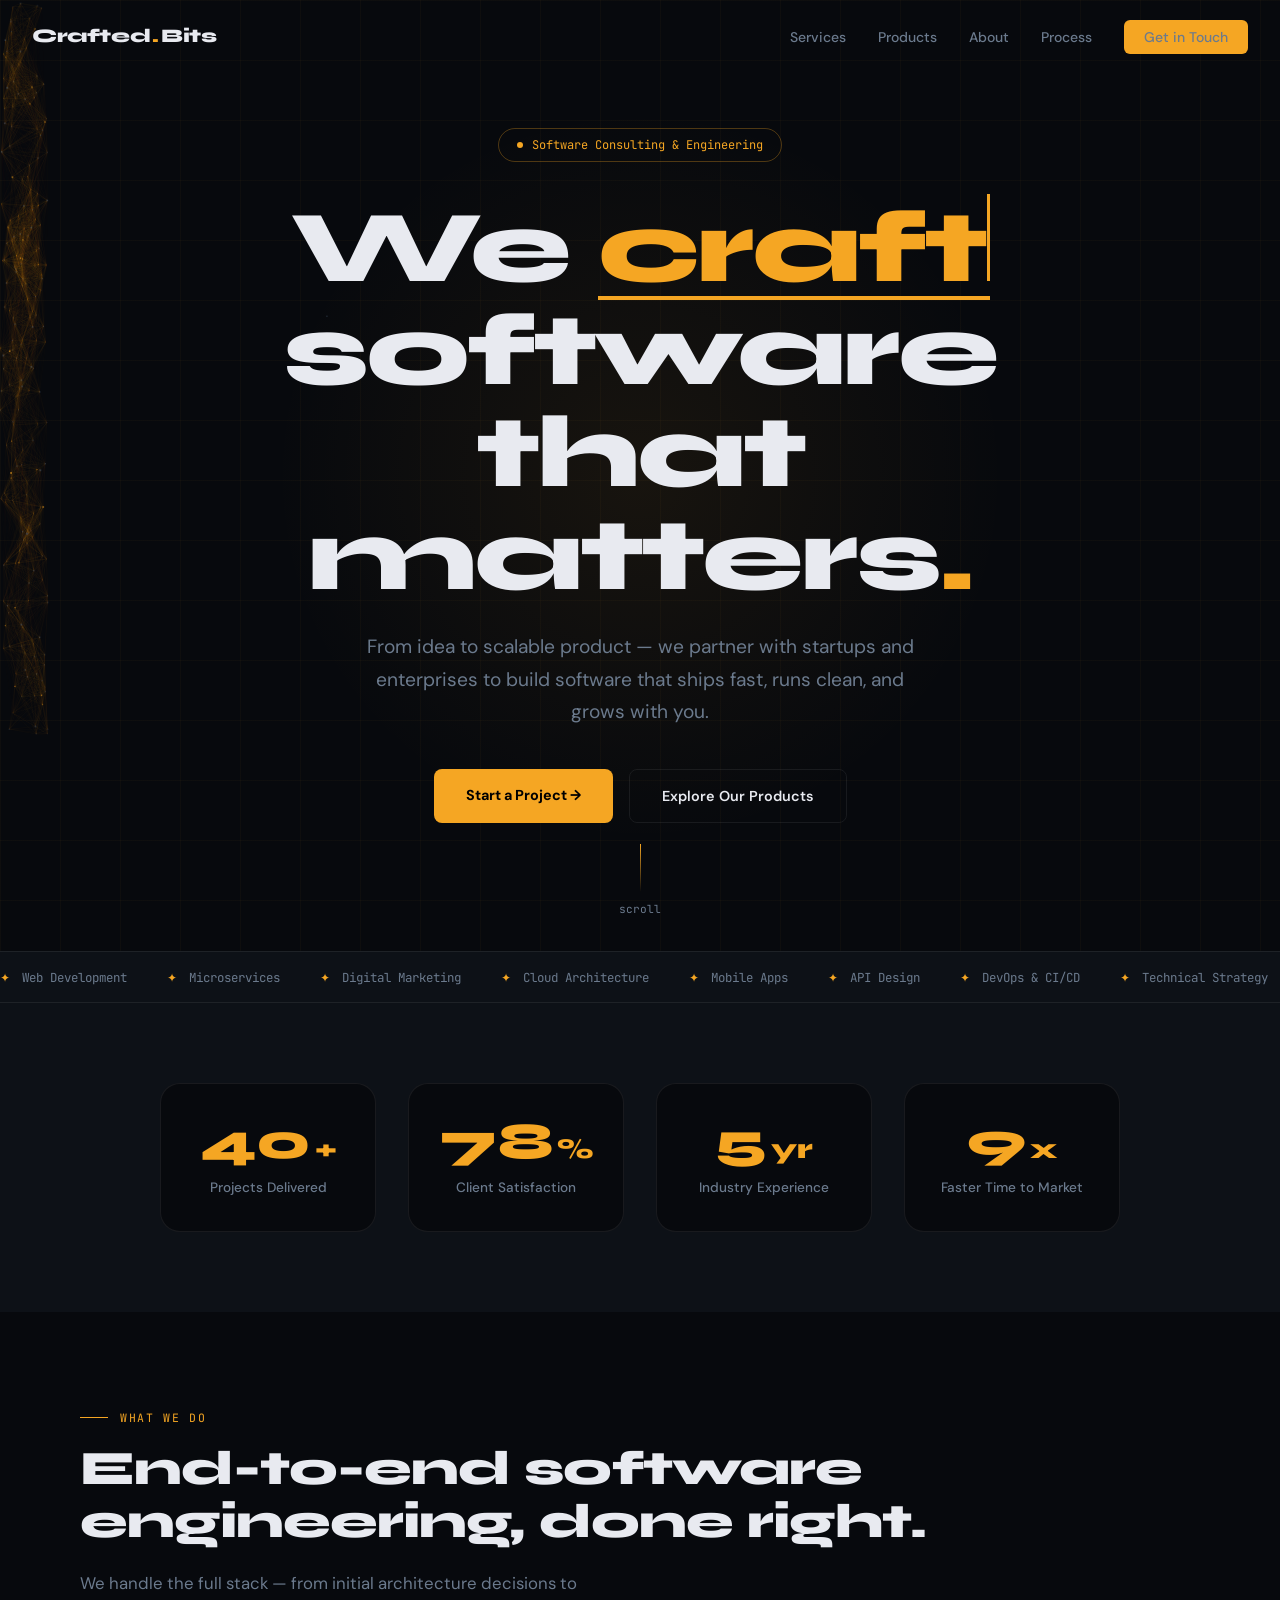
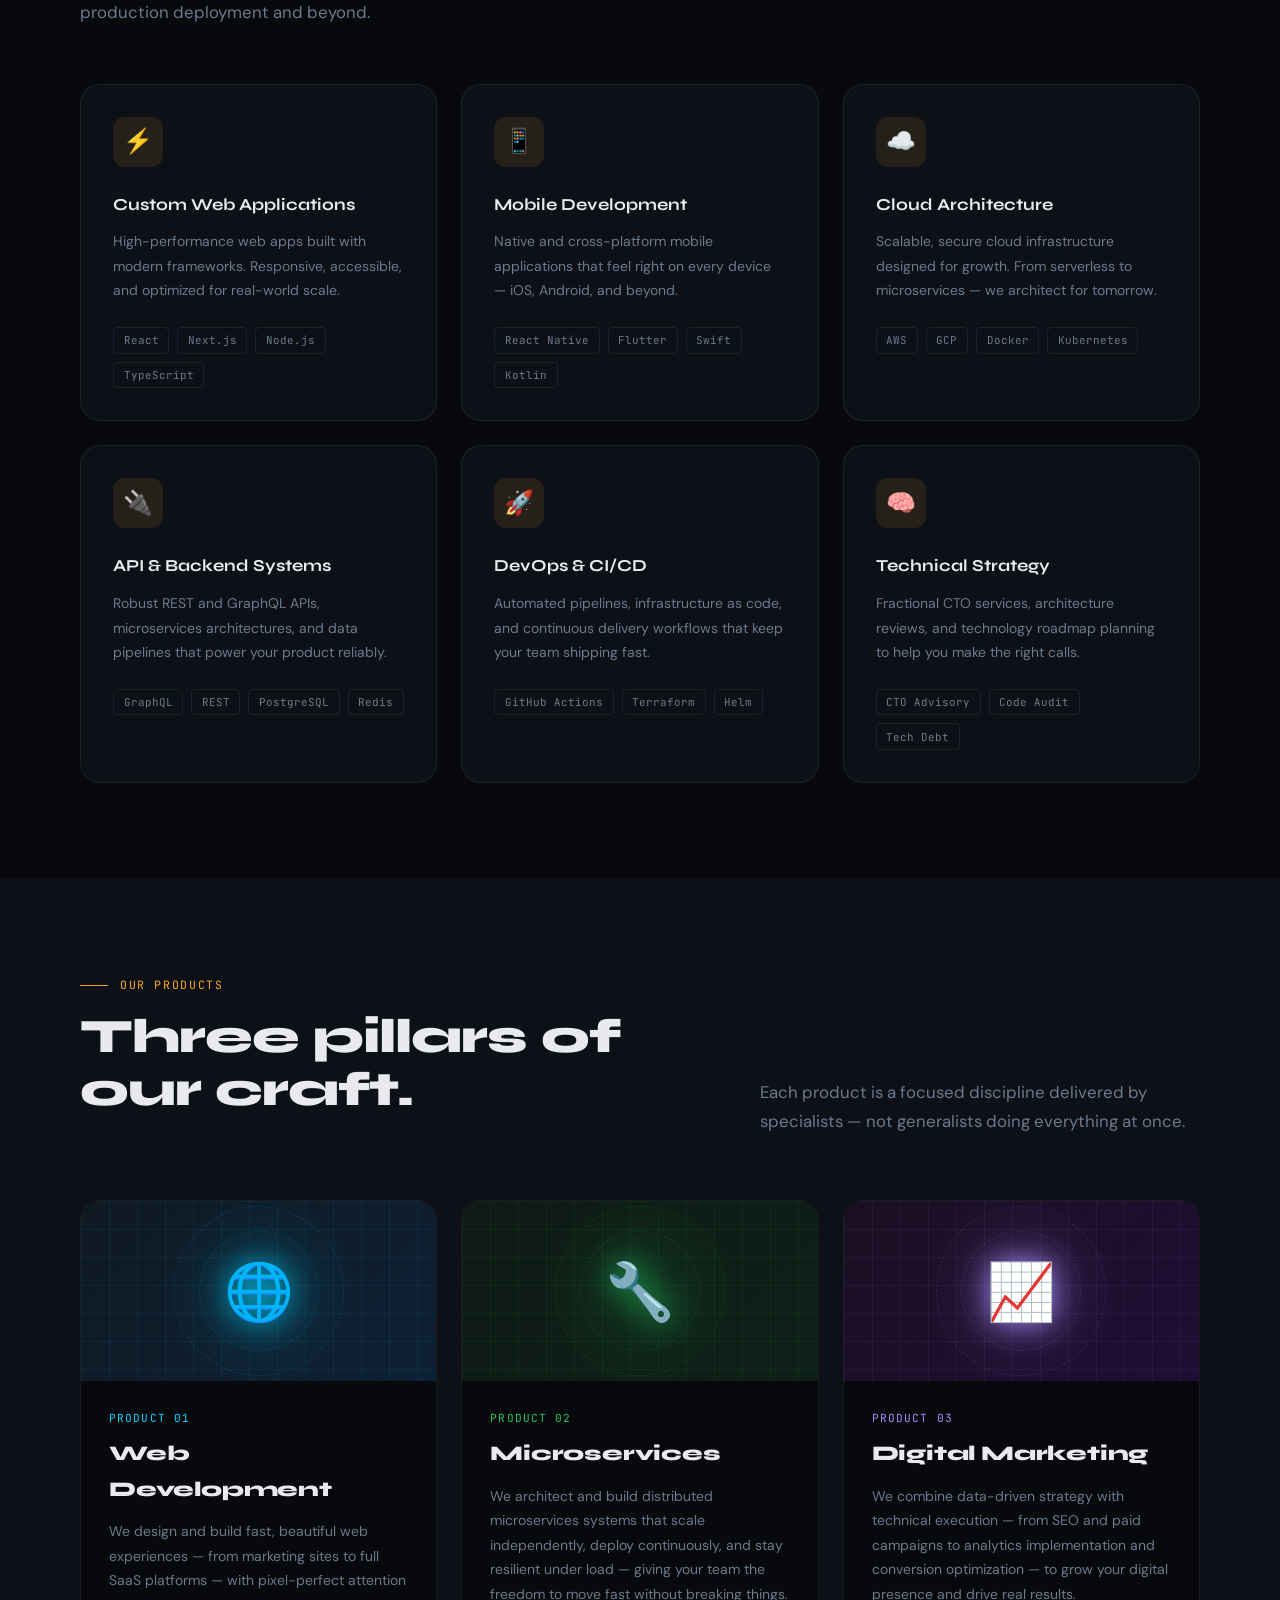
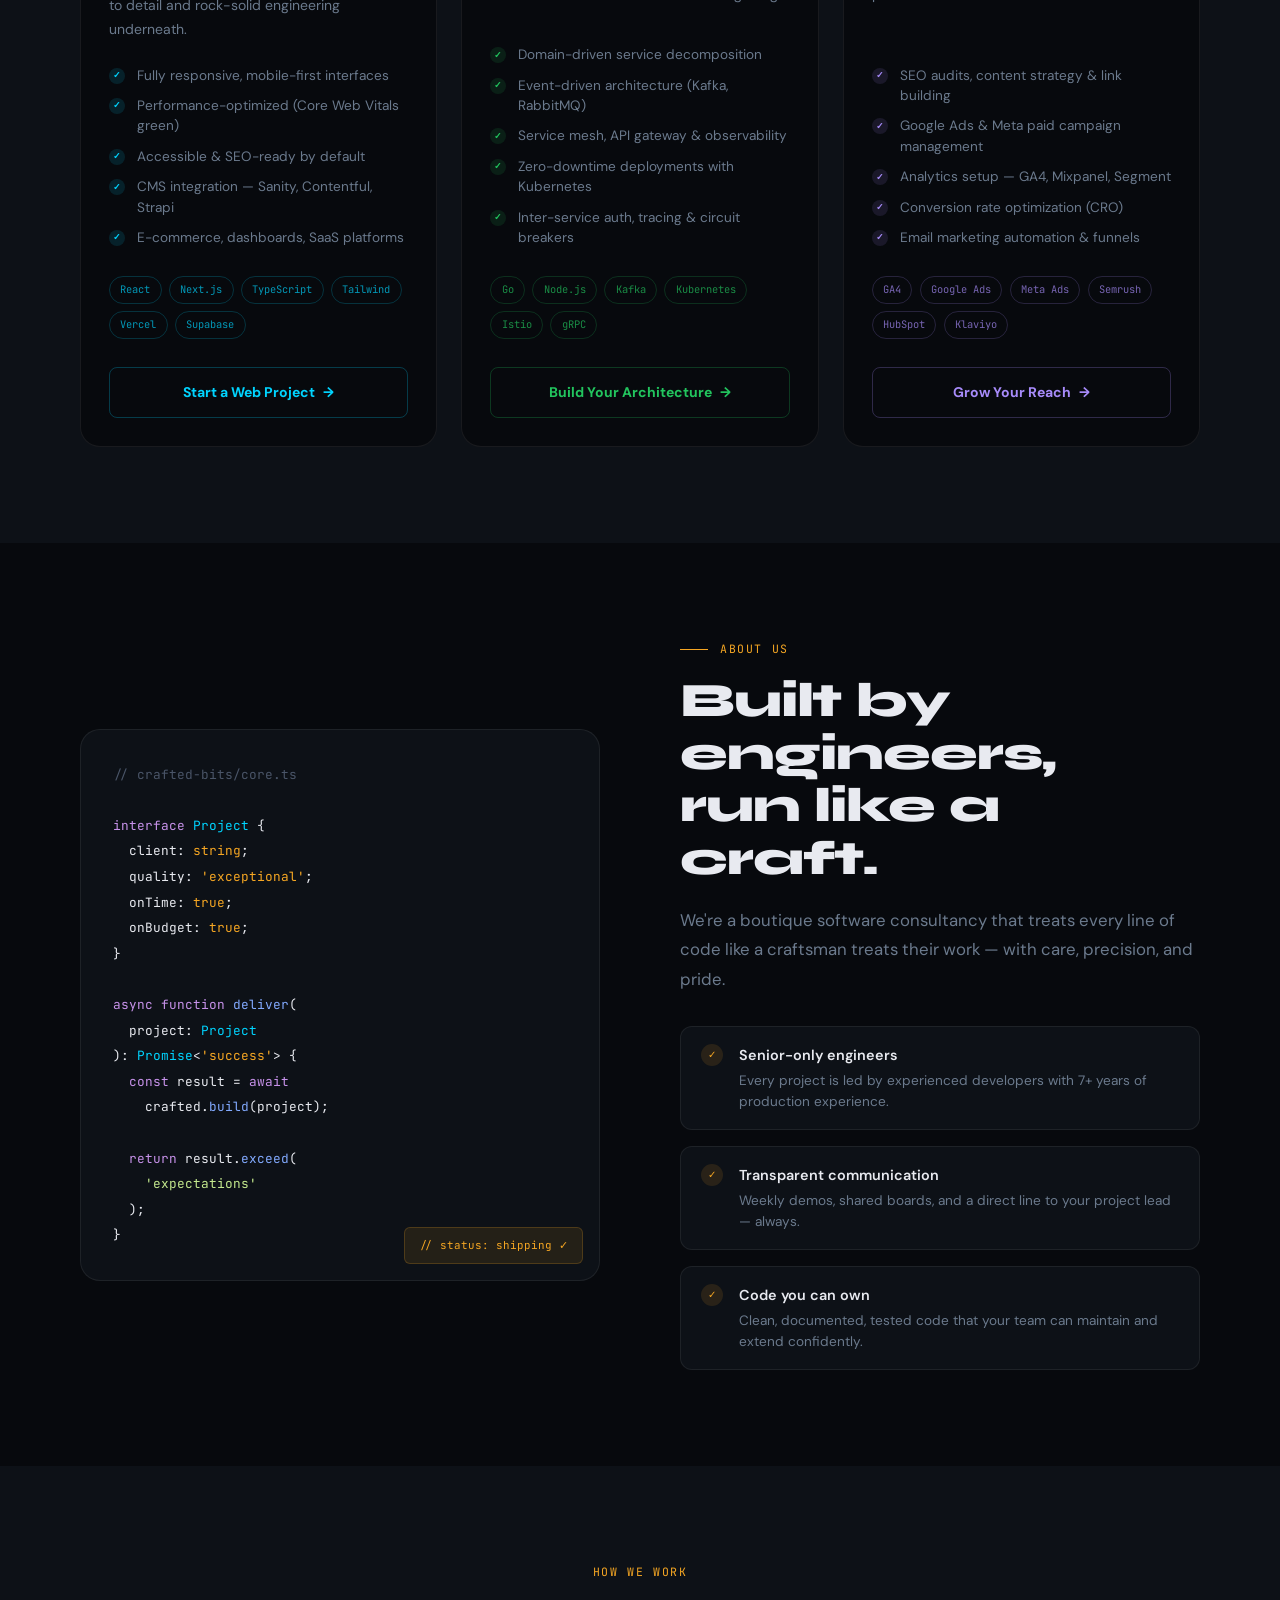
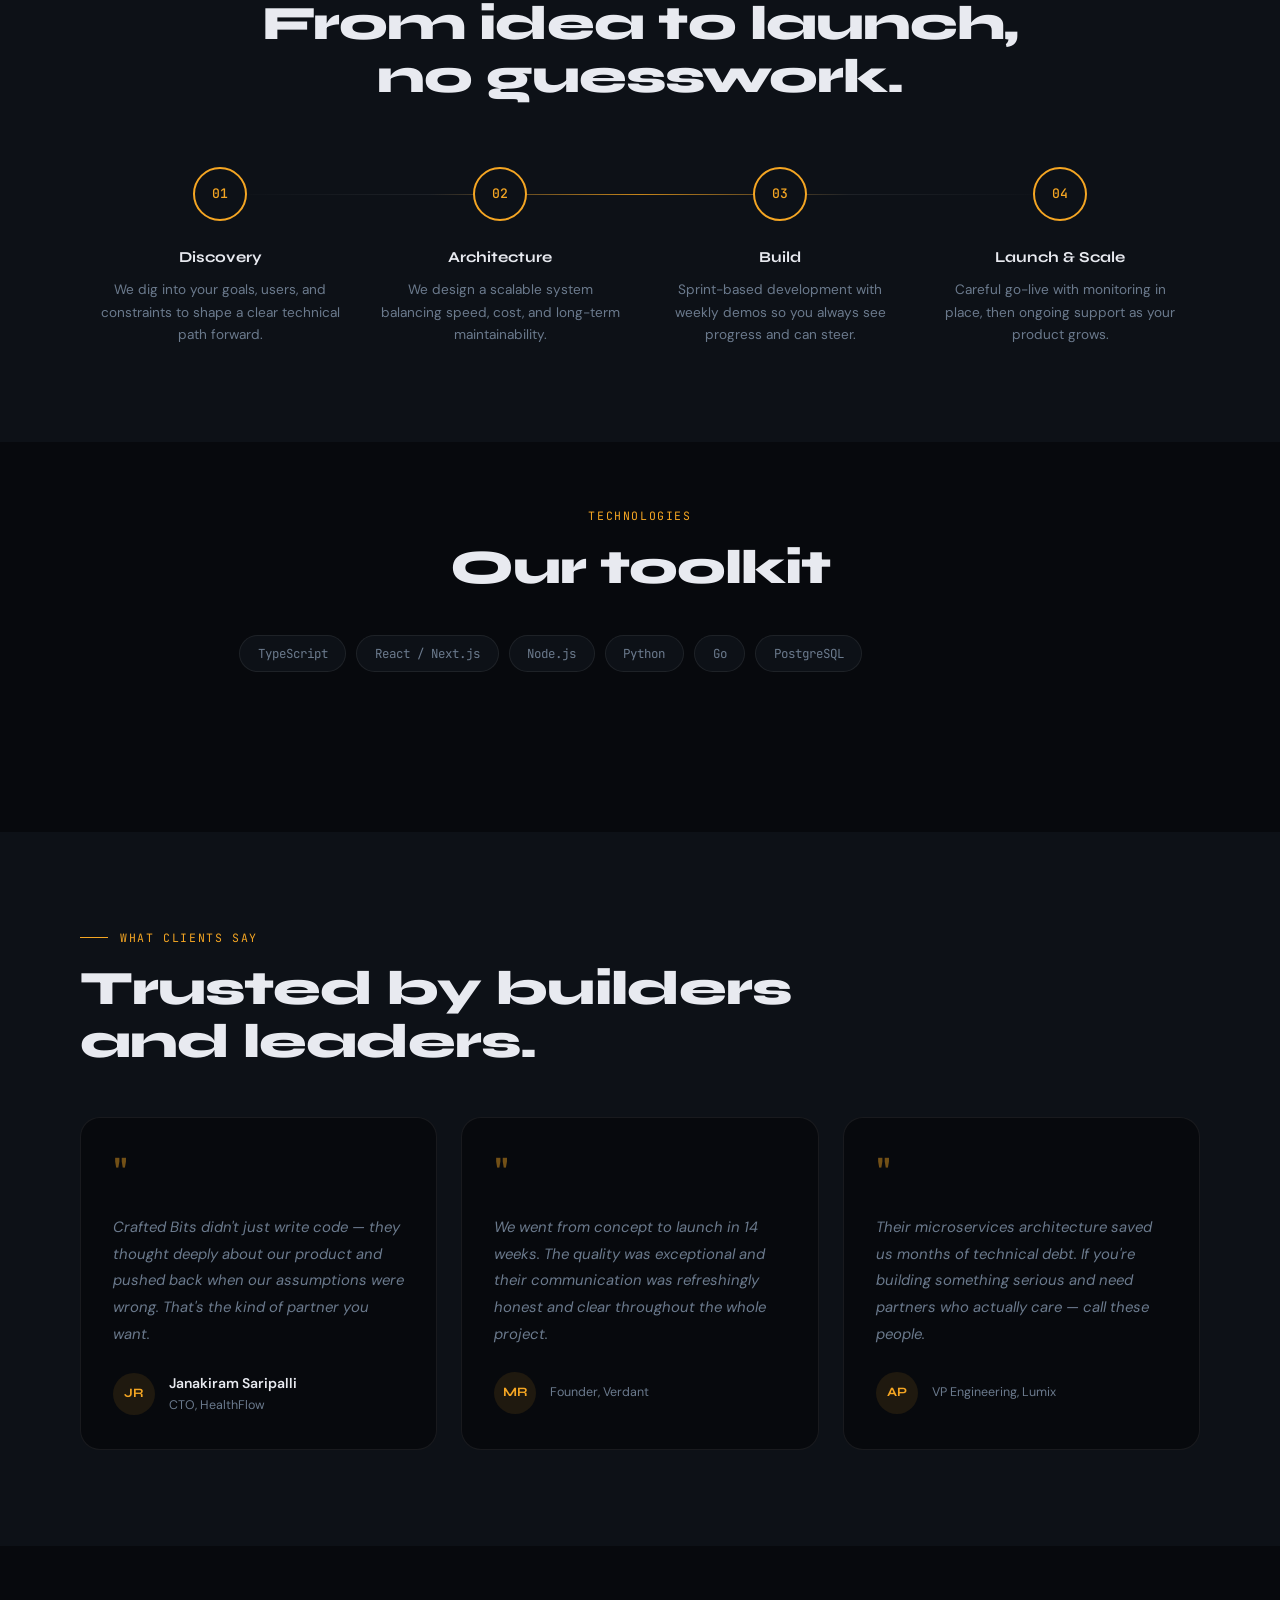
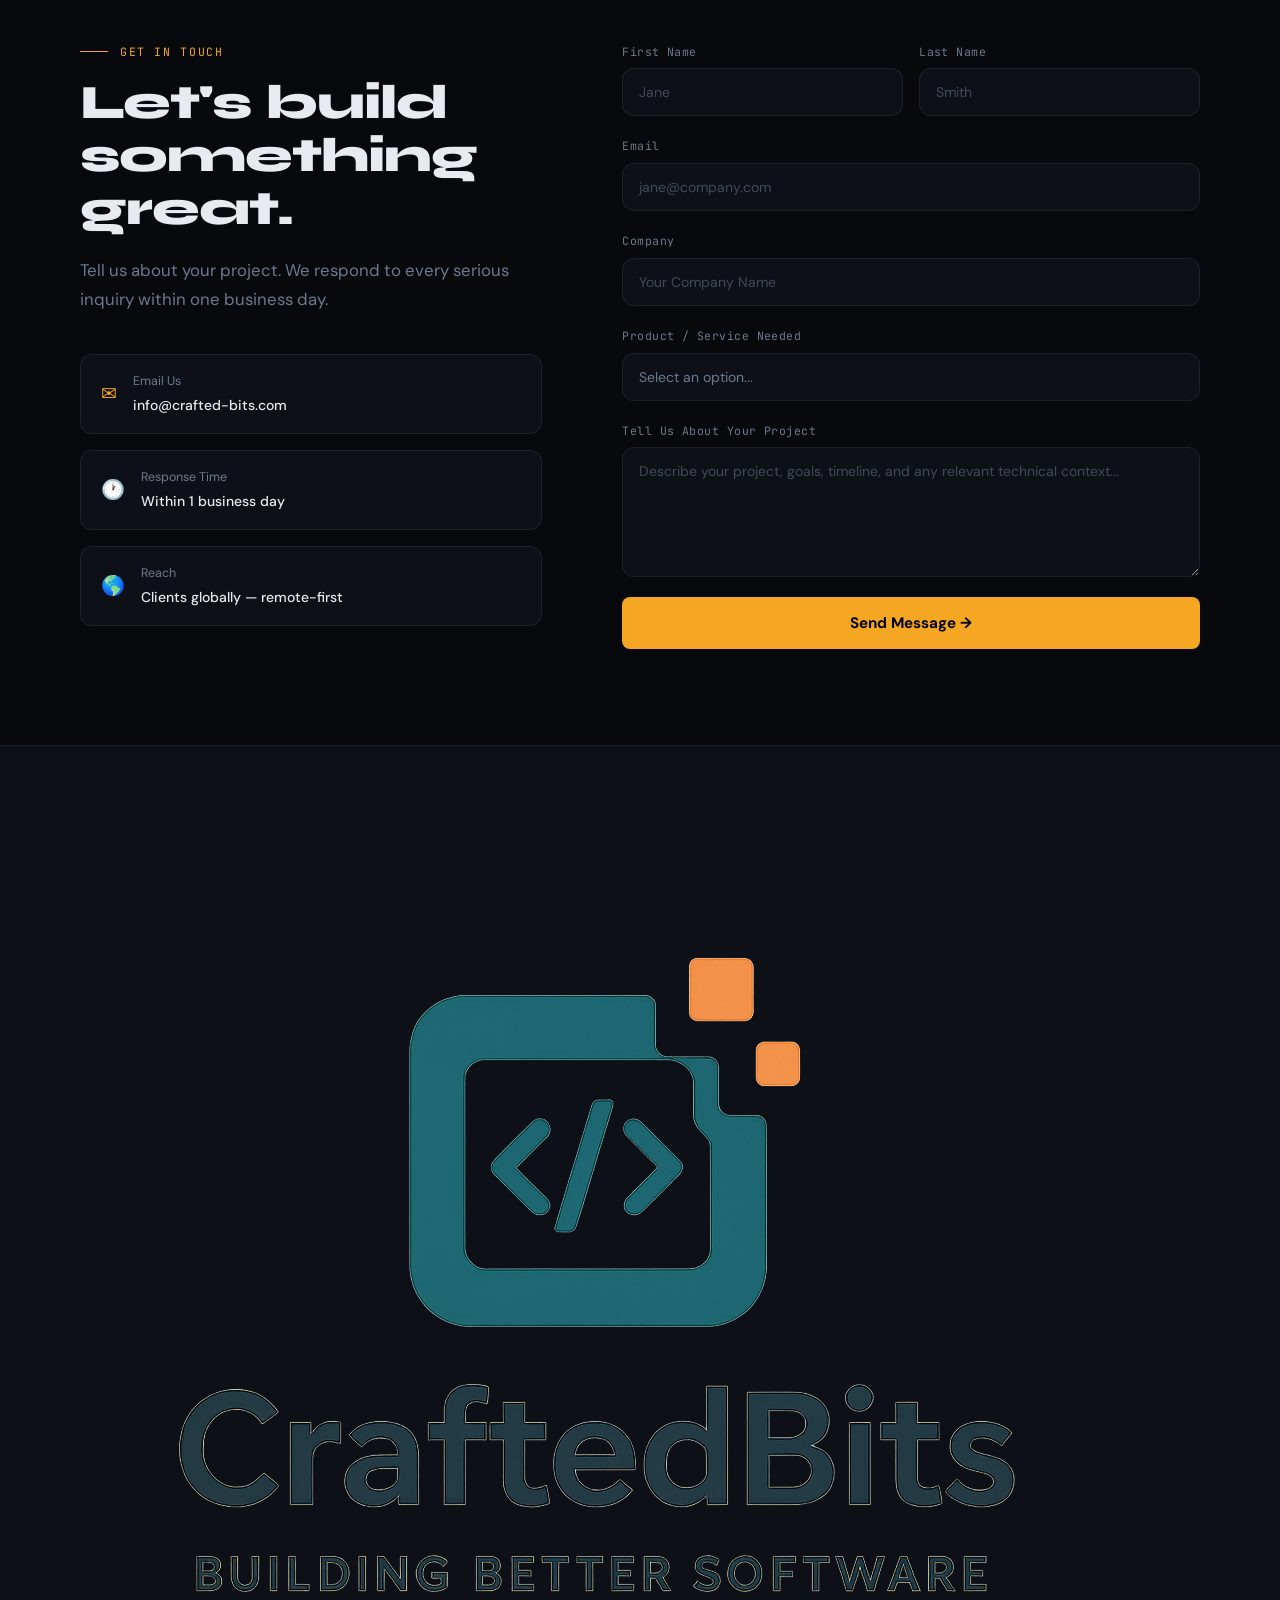
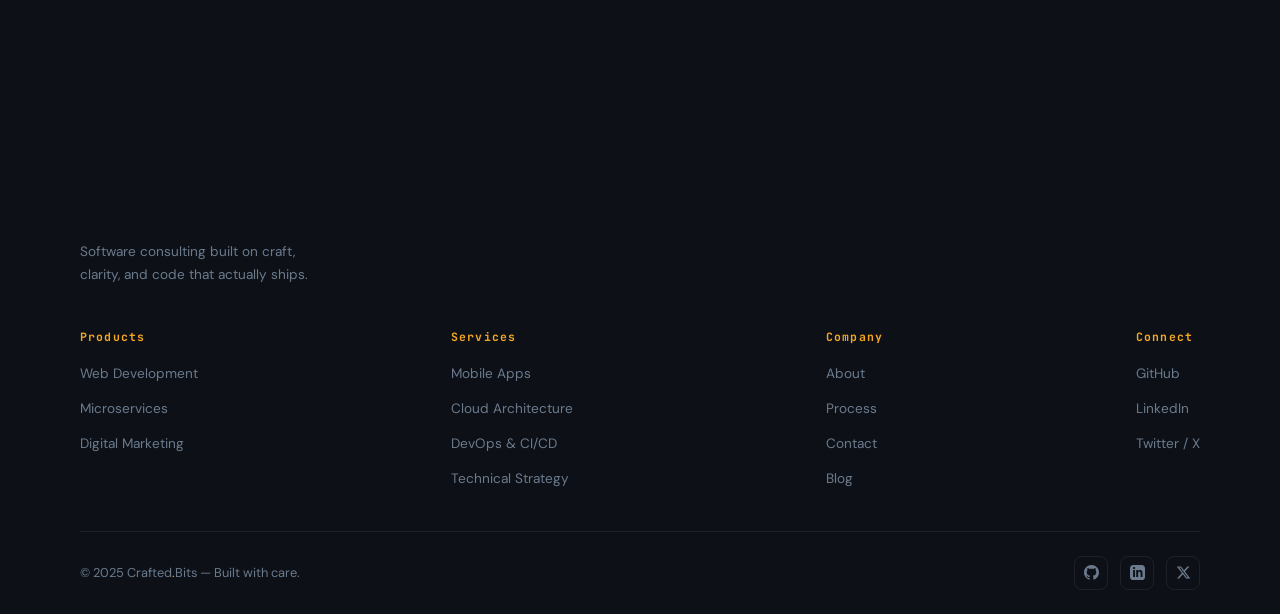
==== commit ece21fc5: "Update fmt.Println message from 'Hello' to 'Goodbye'" ====
--- a/index.html
+++ b/index.html
@@ -49,6 +49,10 @@
   border-bottom: 1px solid var(--border);
   padding: 1rem 2rem;
 }
+  .companylog{
+    width:150px;
+    height:150px;
+  }
 .logo {
   font-family: var(--fh); font-size: 1.2rem; font-weight: 800;
   color: var(--text); text-decoration: none; letter-spacing: -0.02em;
@@ -924,7 +928,7 @@
   <div class="container">
     <div class="footer-top">
       <div class="footer-brand">
-        <a href="#hero" class="logo" style="font-size:1.25rem"><img src="CraftedBits_Logo.png"></a>
+        <a href="#hero" class="companylog" style="font-size:1.25rem"><img src="CraftedBits_Logo.png"></a>
         <p>Software consulting built on craft, clarity, and code that actually ships.</p>
       </div>
       <div class="footer-col">
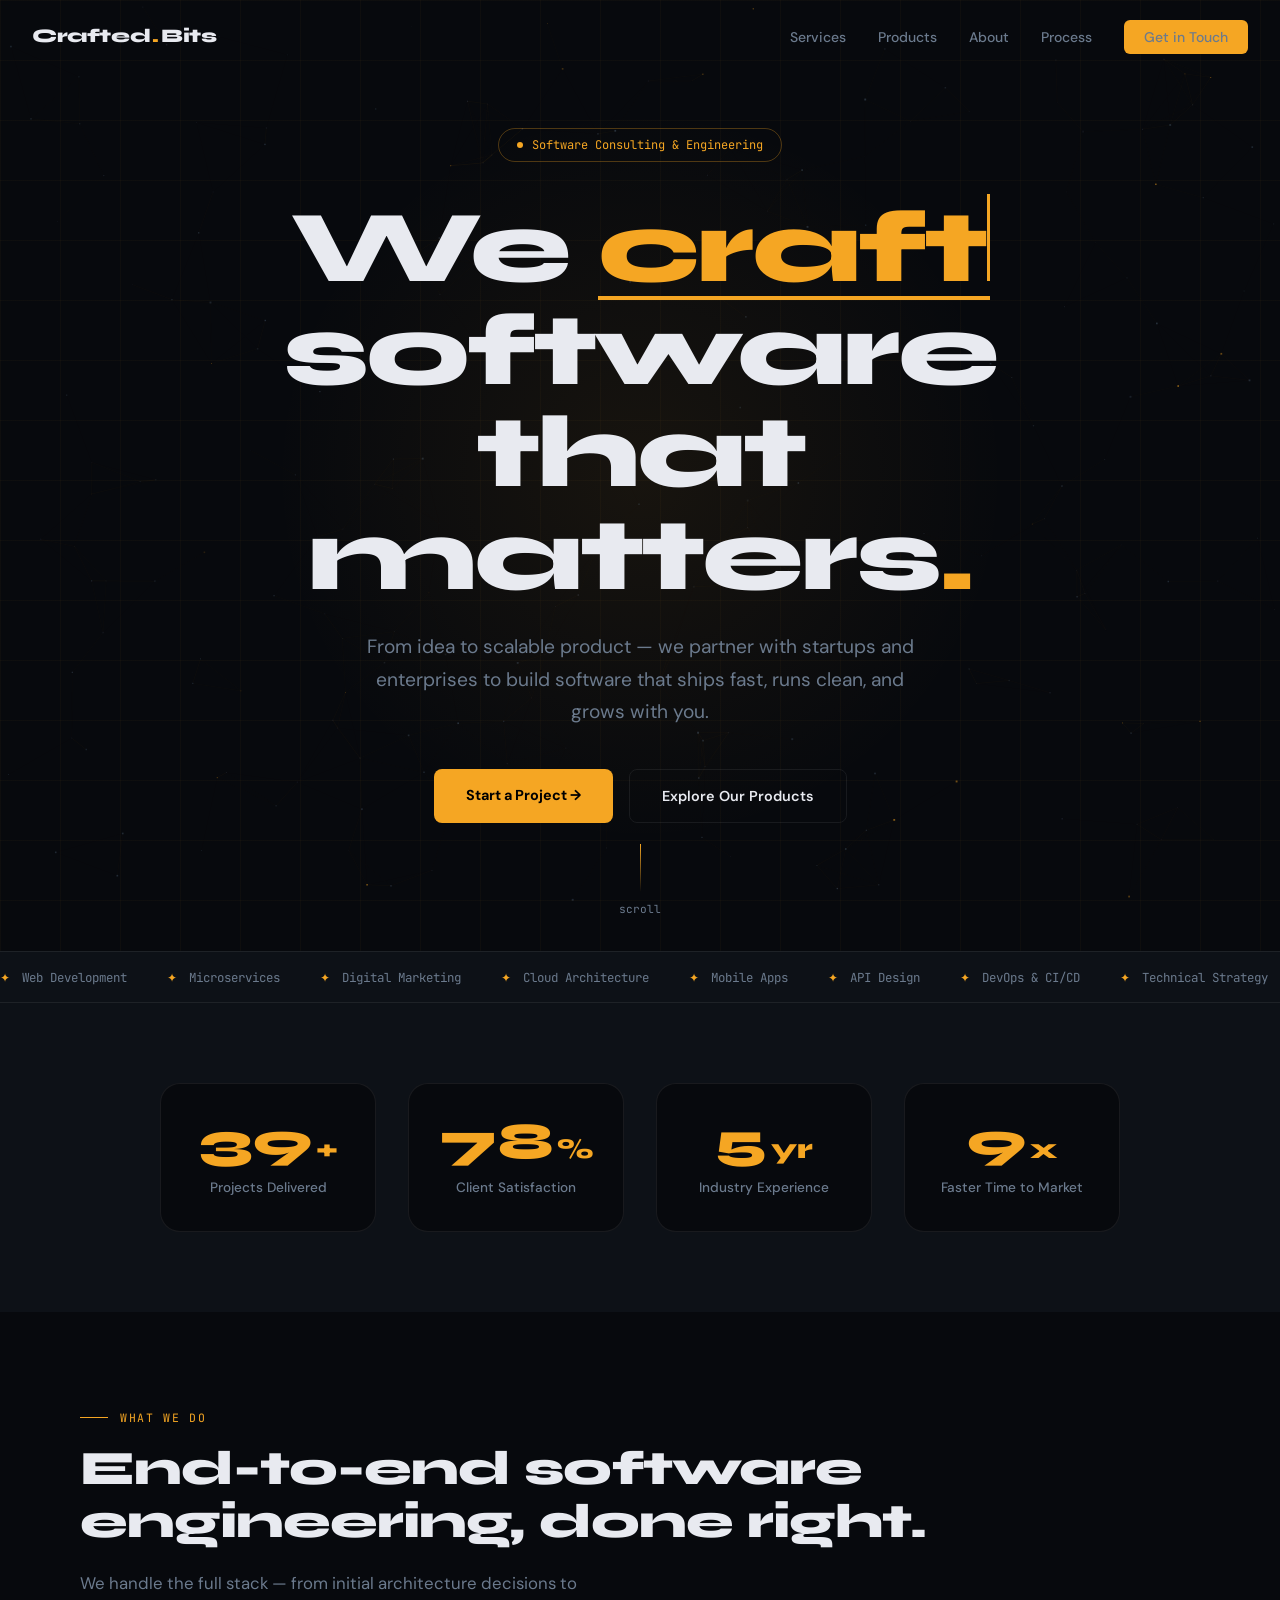
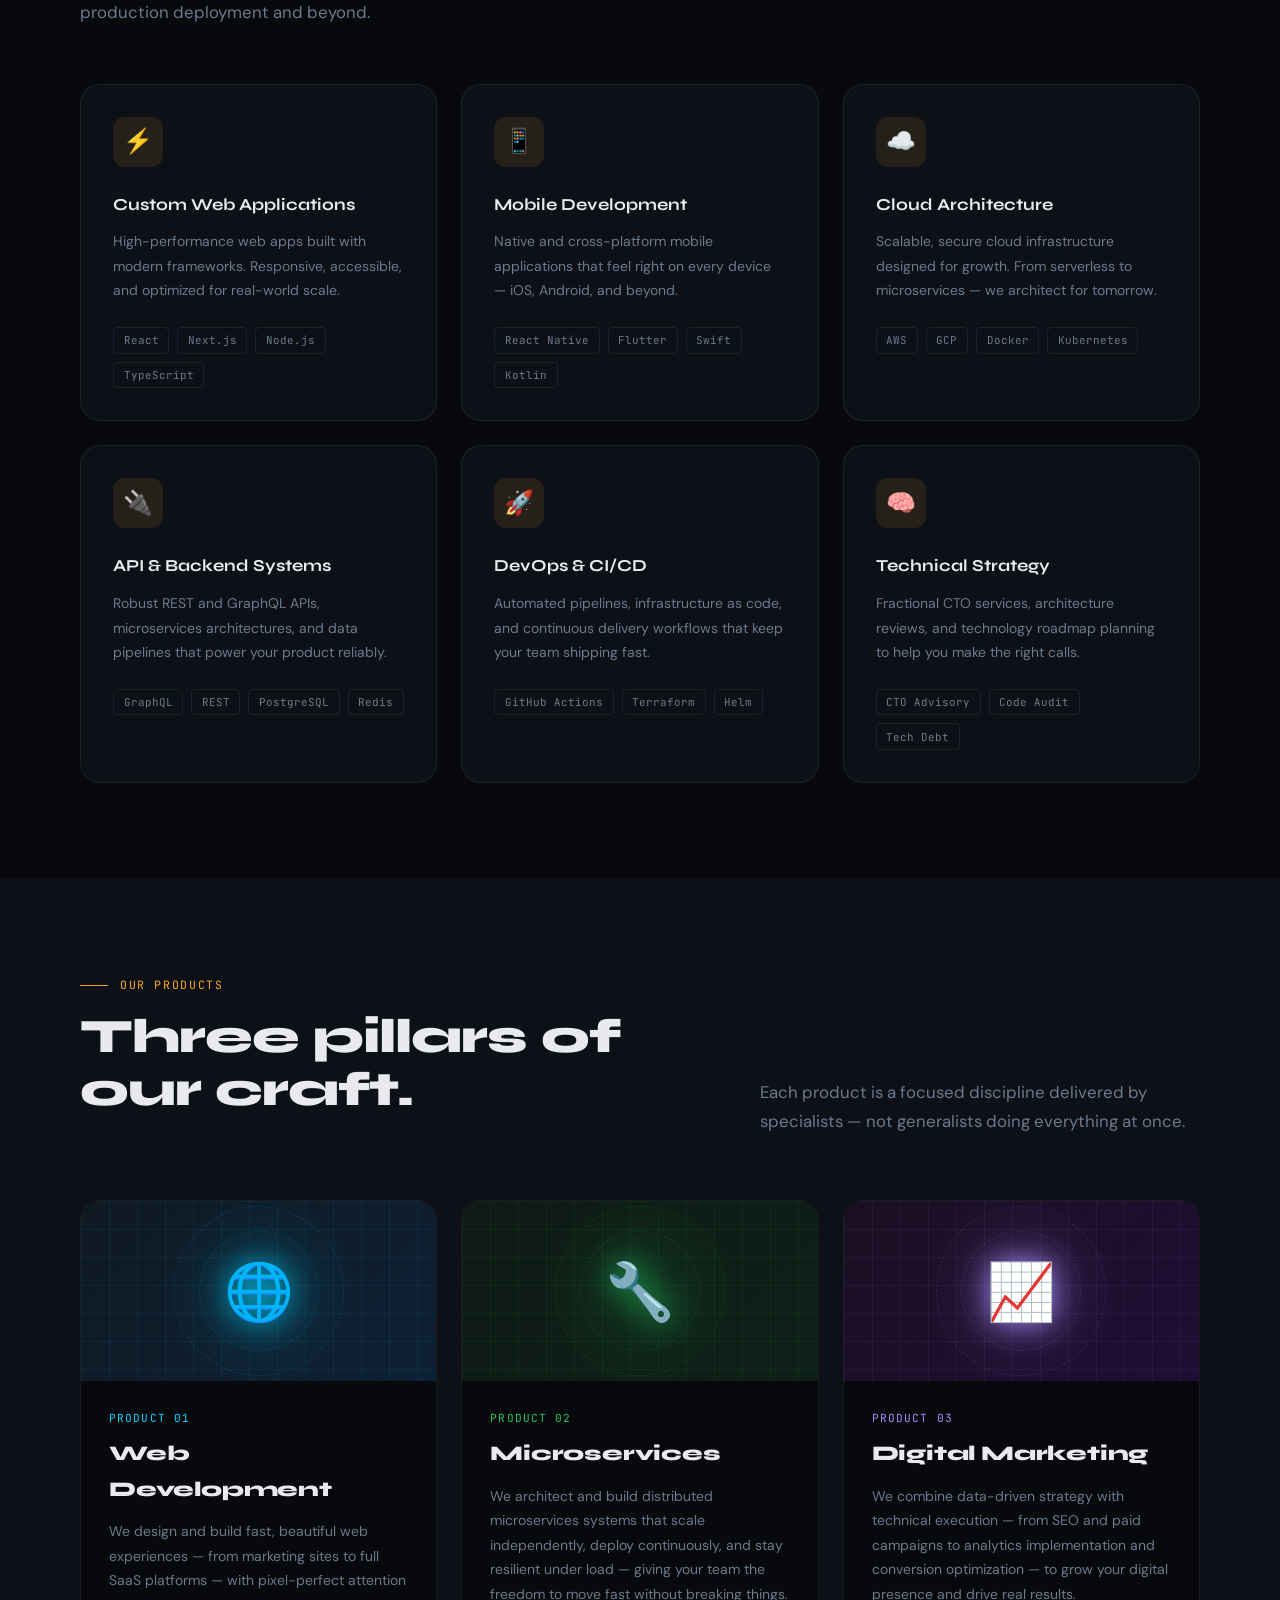
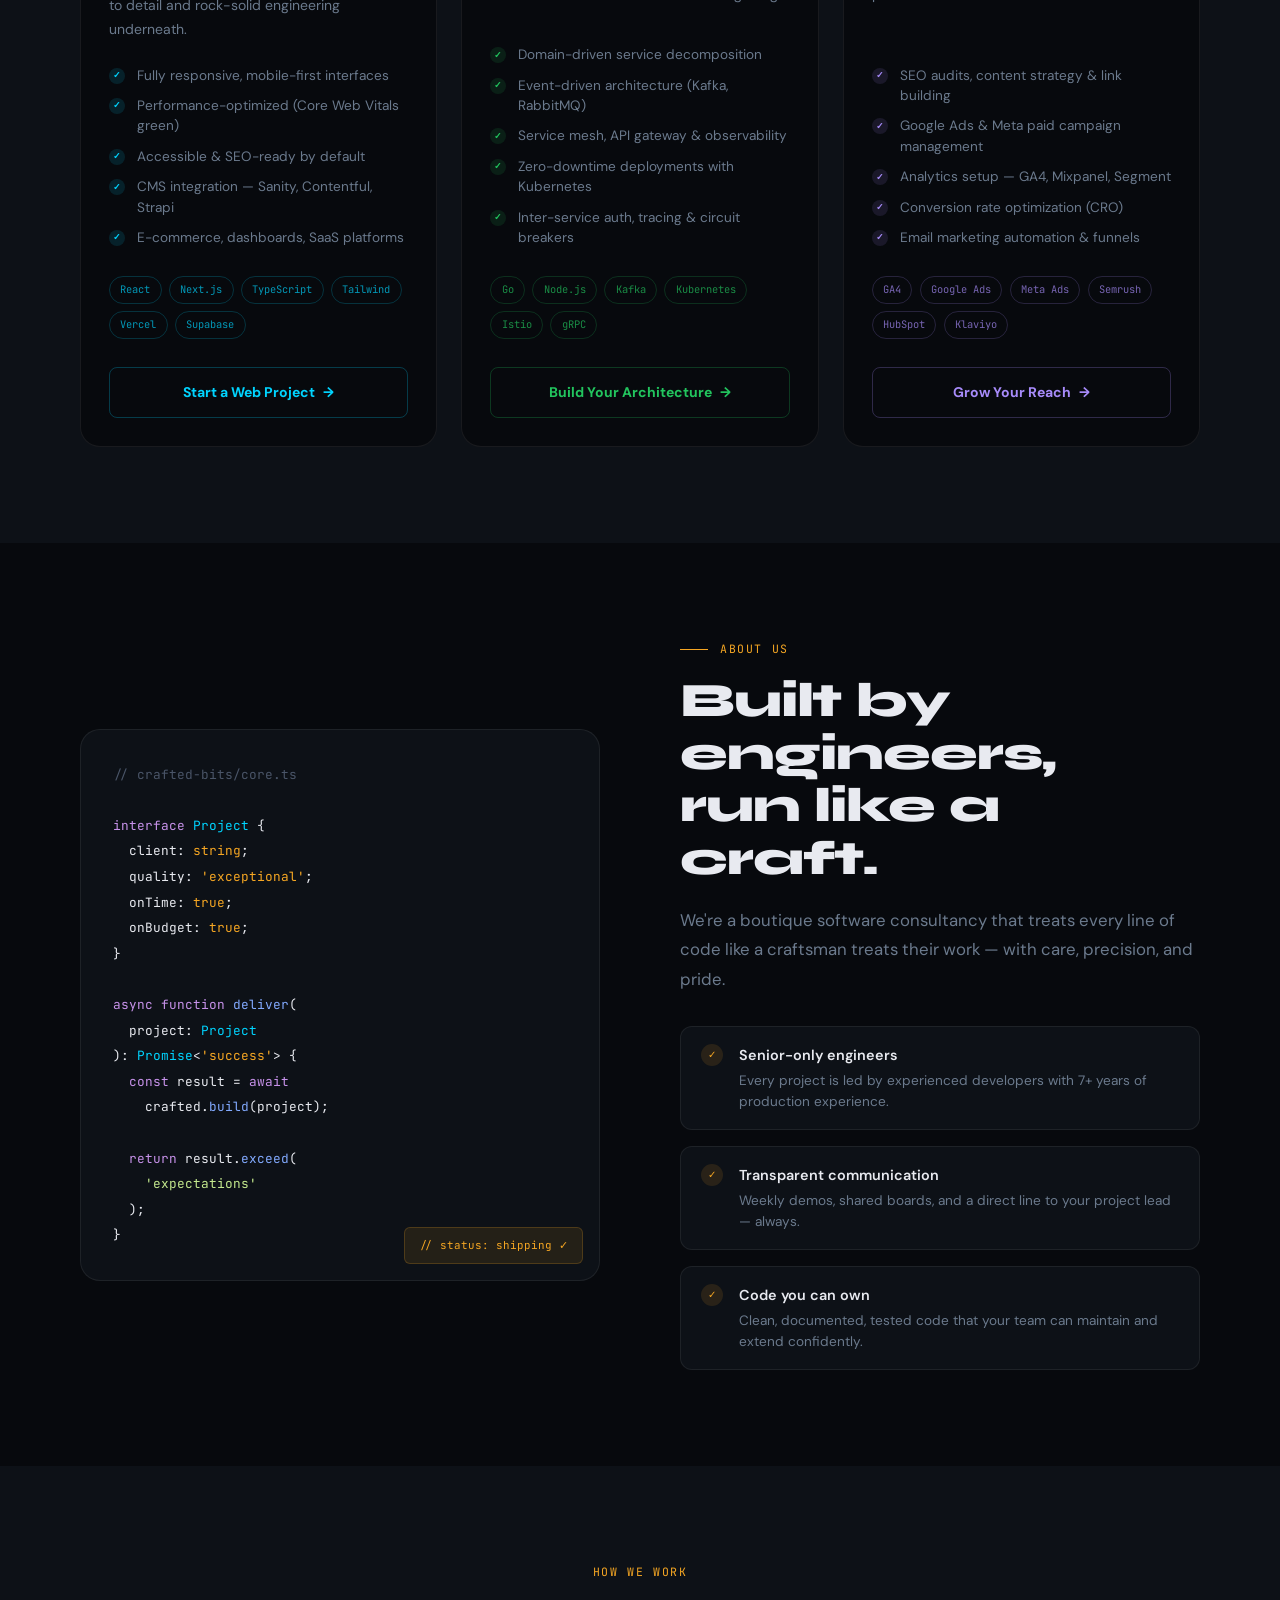
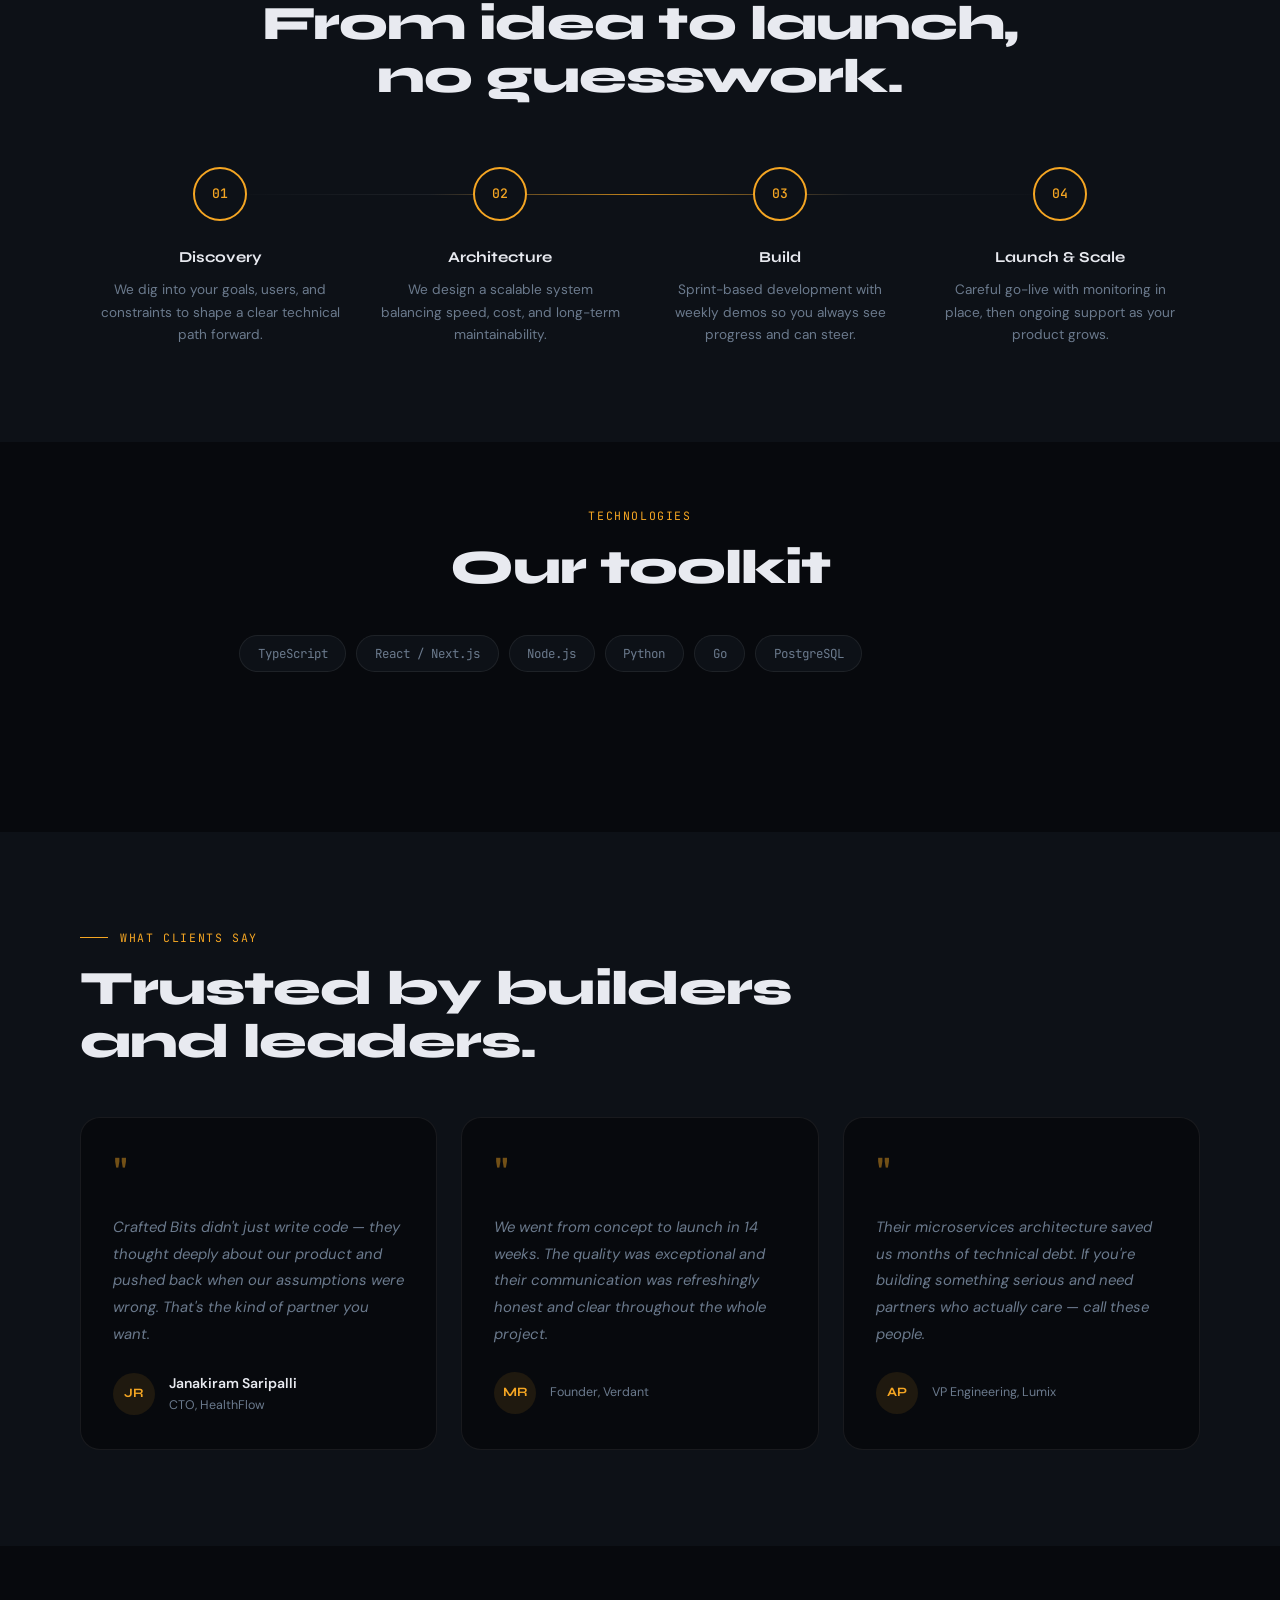
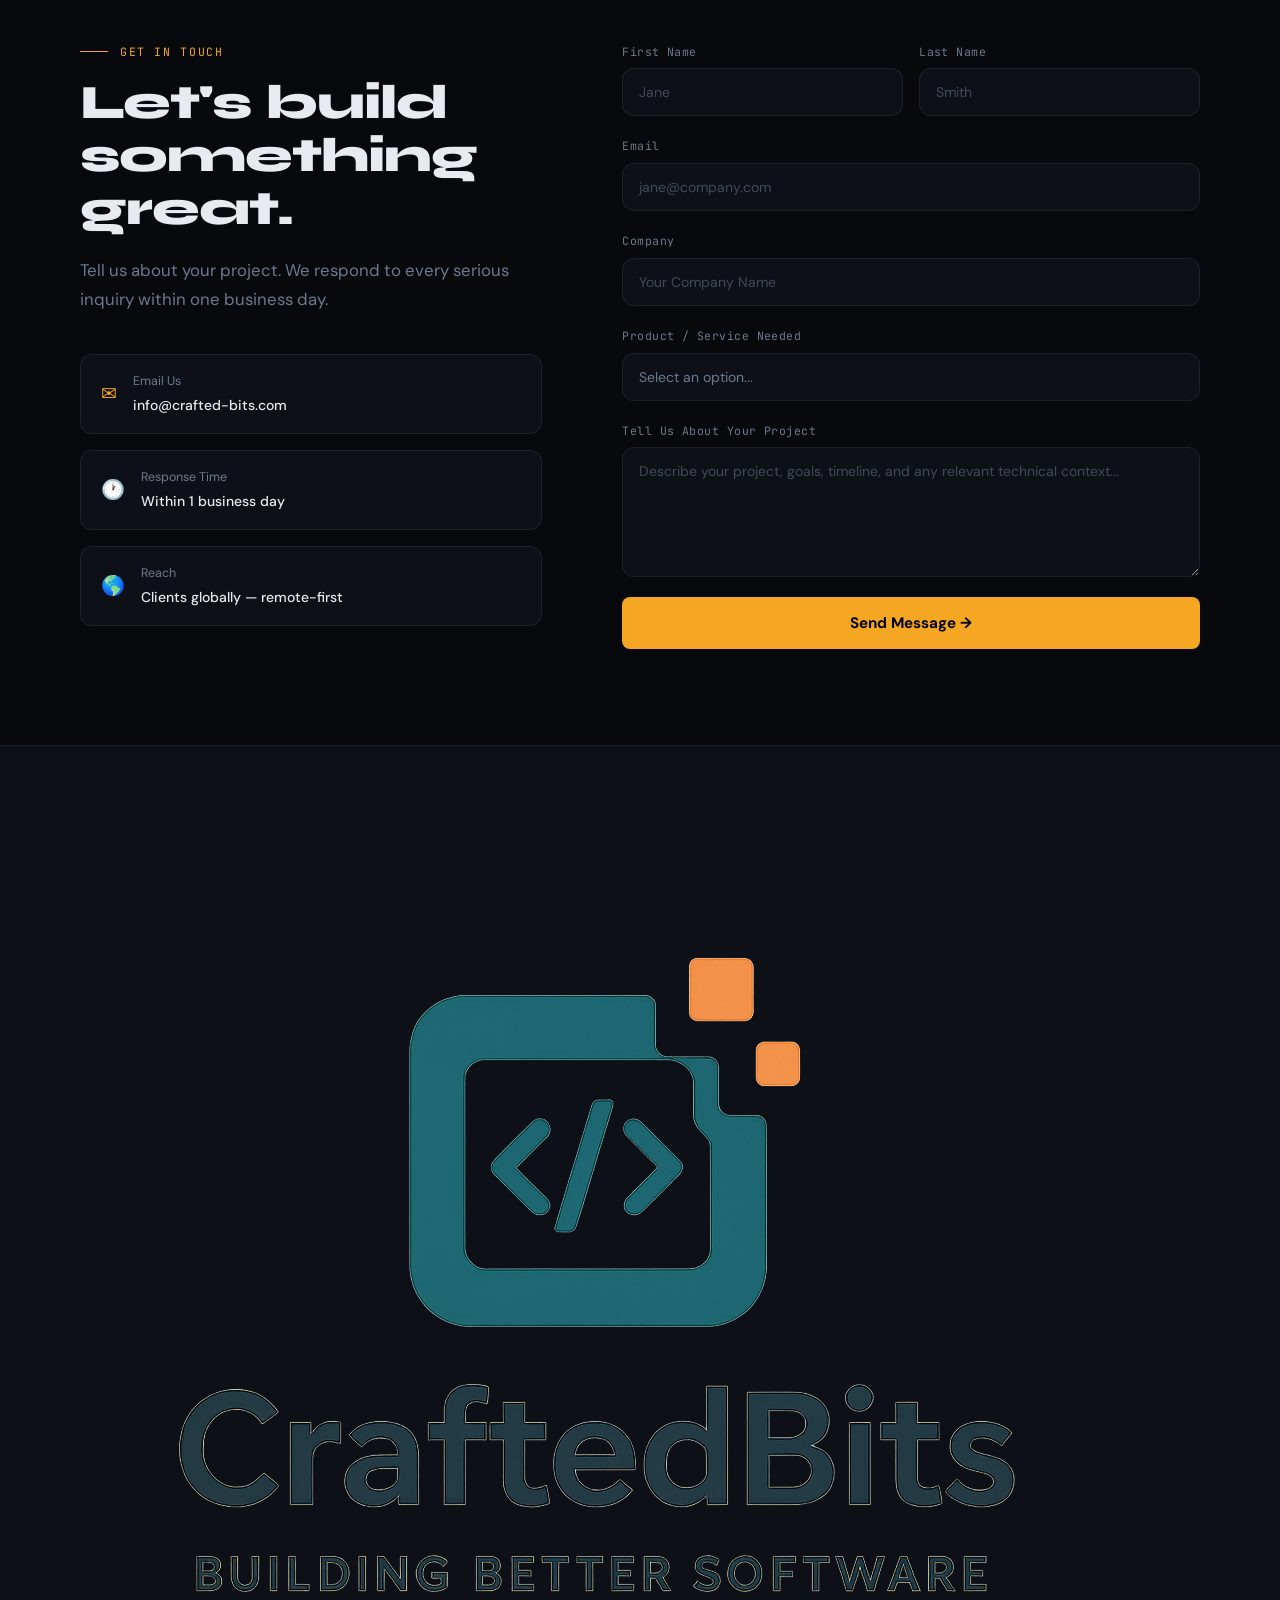
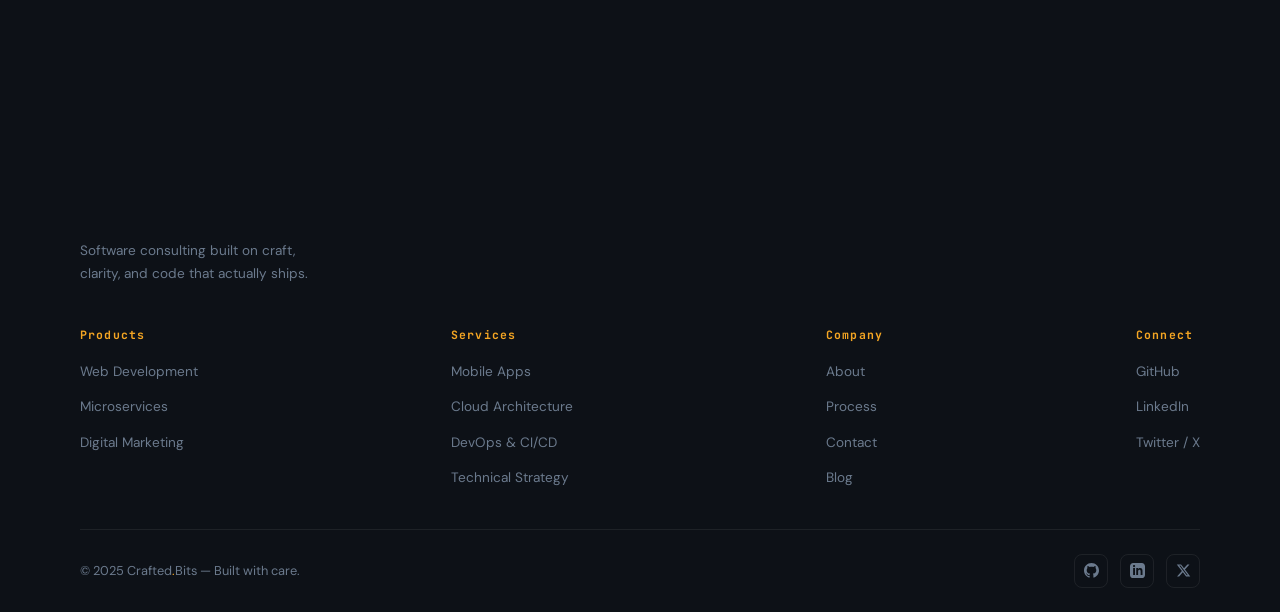
==== commit 7ee18b06: "Update index.html" ====
--- a/index.html
+++ b/index.html
@@ -928,7 +928,7 @@
   <div class="container">
     <div class="footer-top">
       <div class="footer-brand">
-        <a href="#hero" class="companylog" style="font-size:1.25rem"><img src="CraftedBits_Logo.png"></a>
+        <a href="#hero" class="log" style="width:150px; height:150px;"><img src="CraftedBits_Logo.png"></a>
         <p>Software consulting built on craft, clarity, and code that actually ships.</p>
       </div>
       <div class="footer-col">
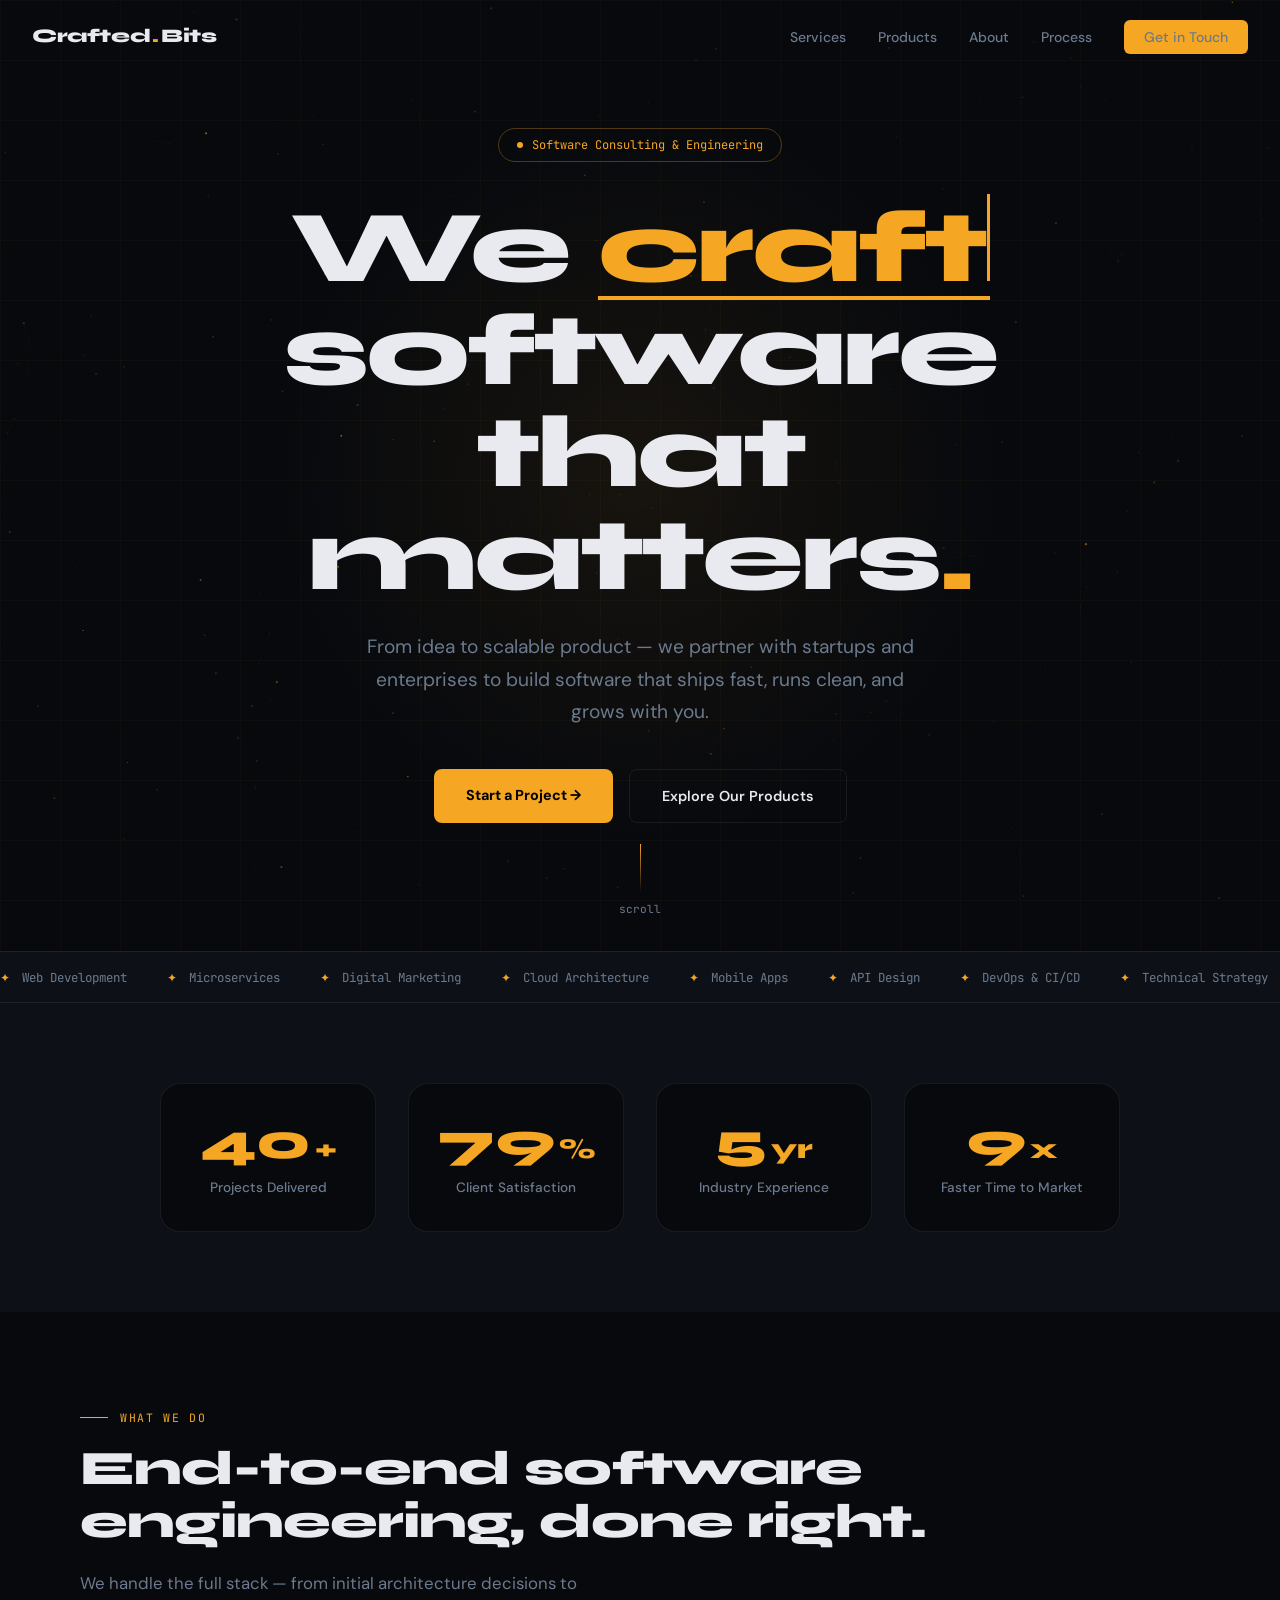
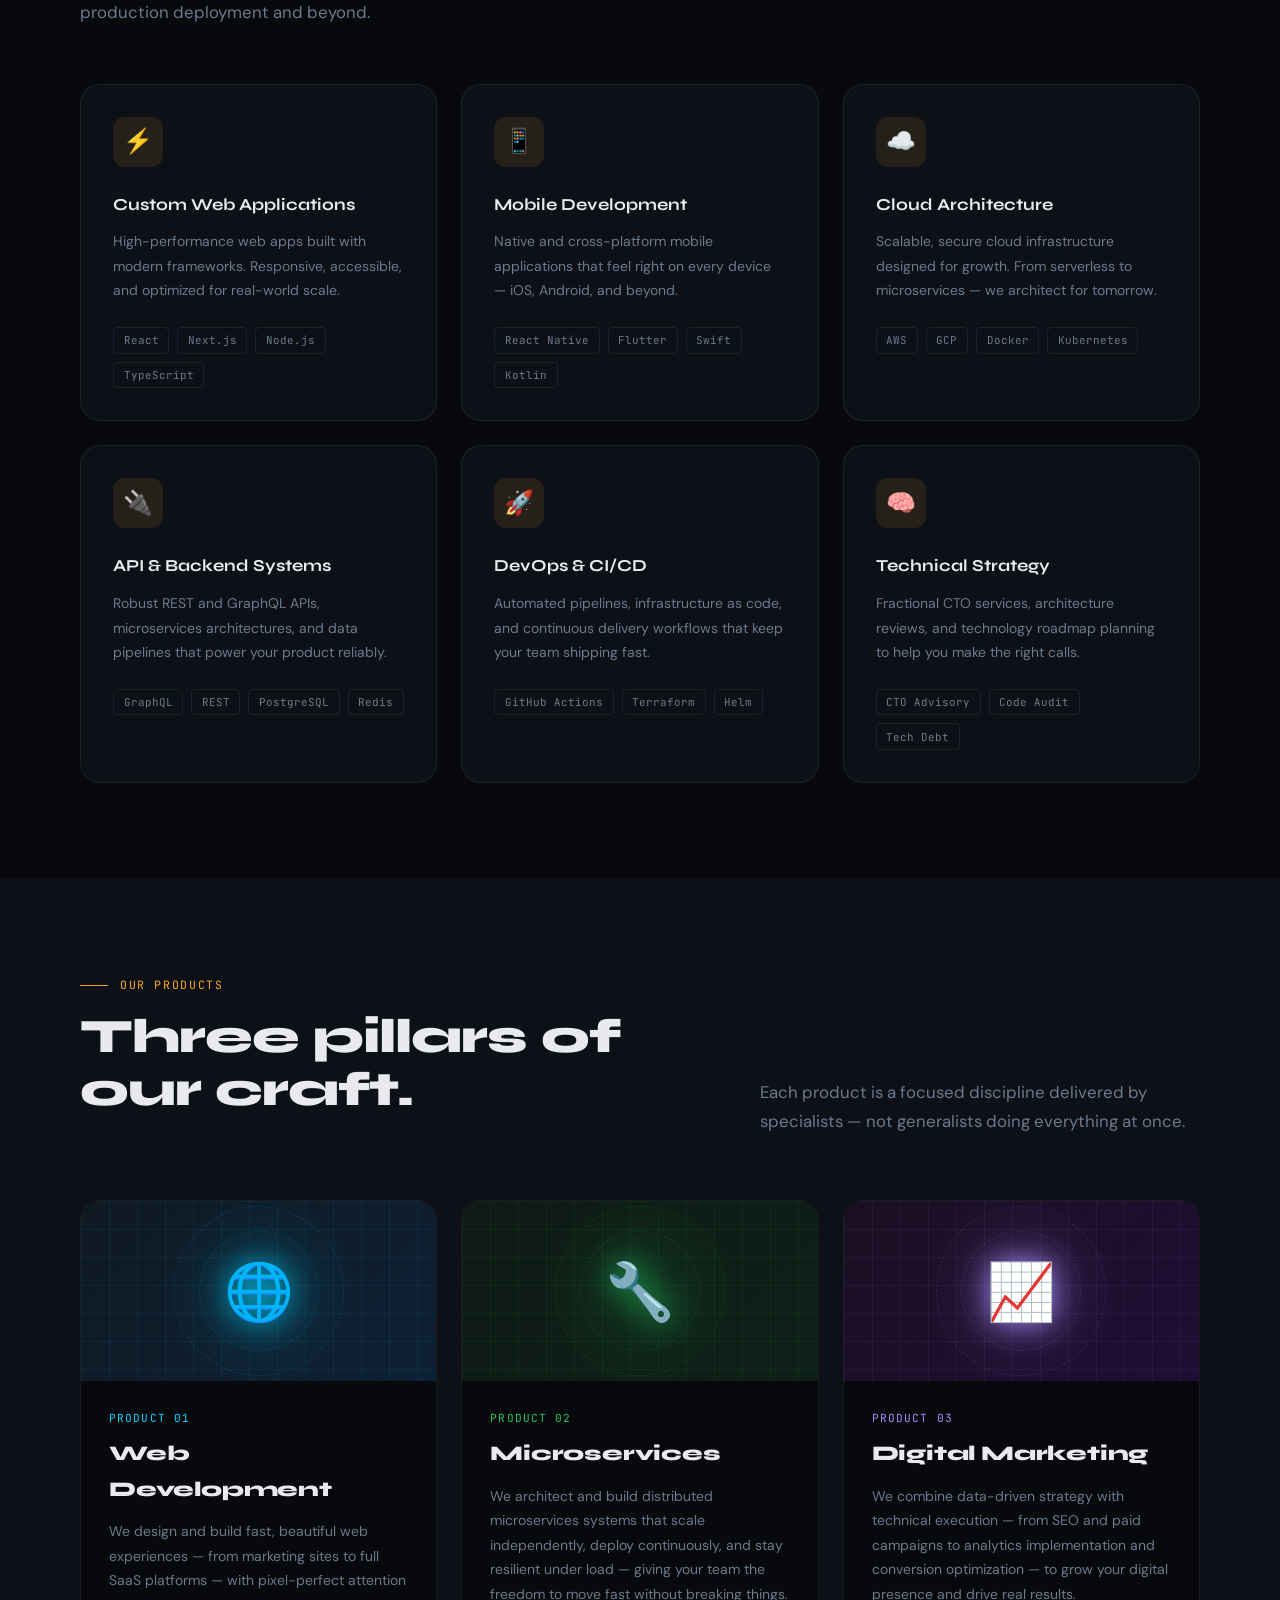
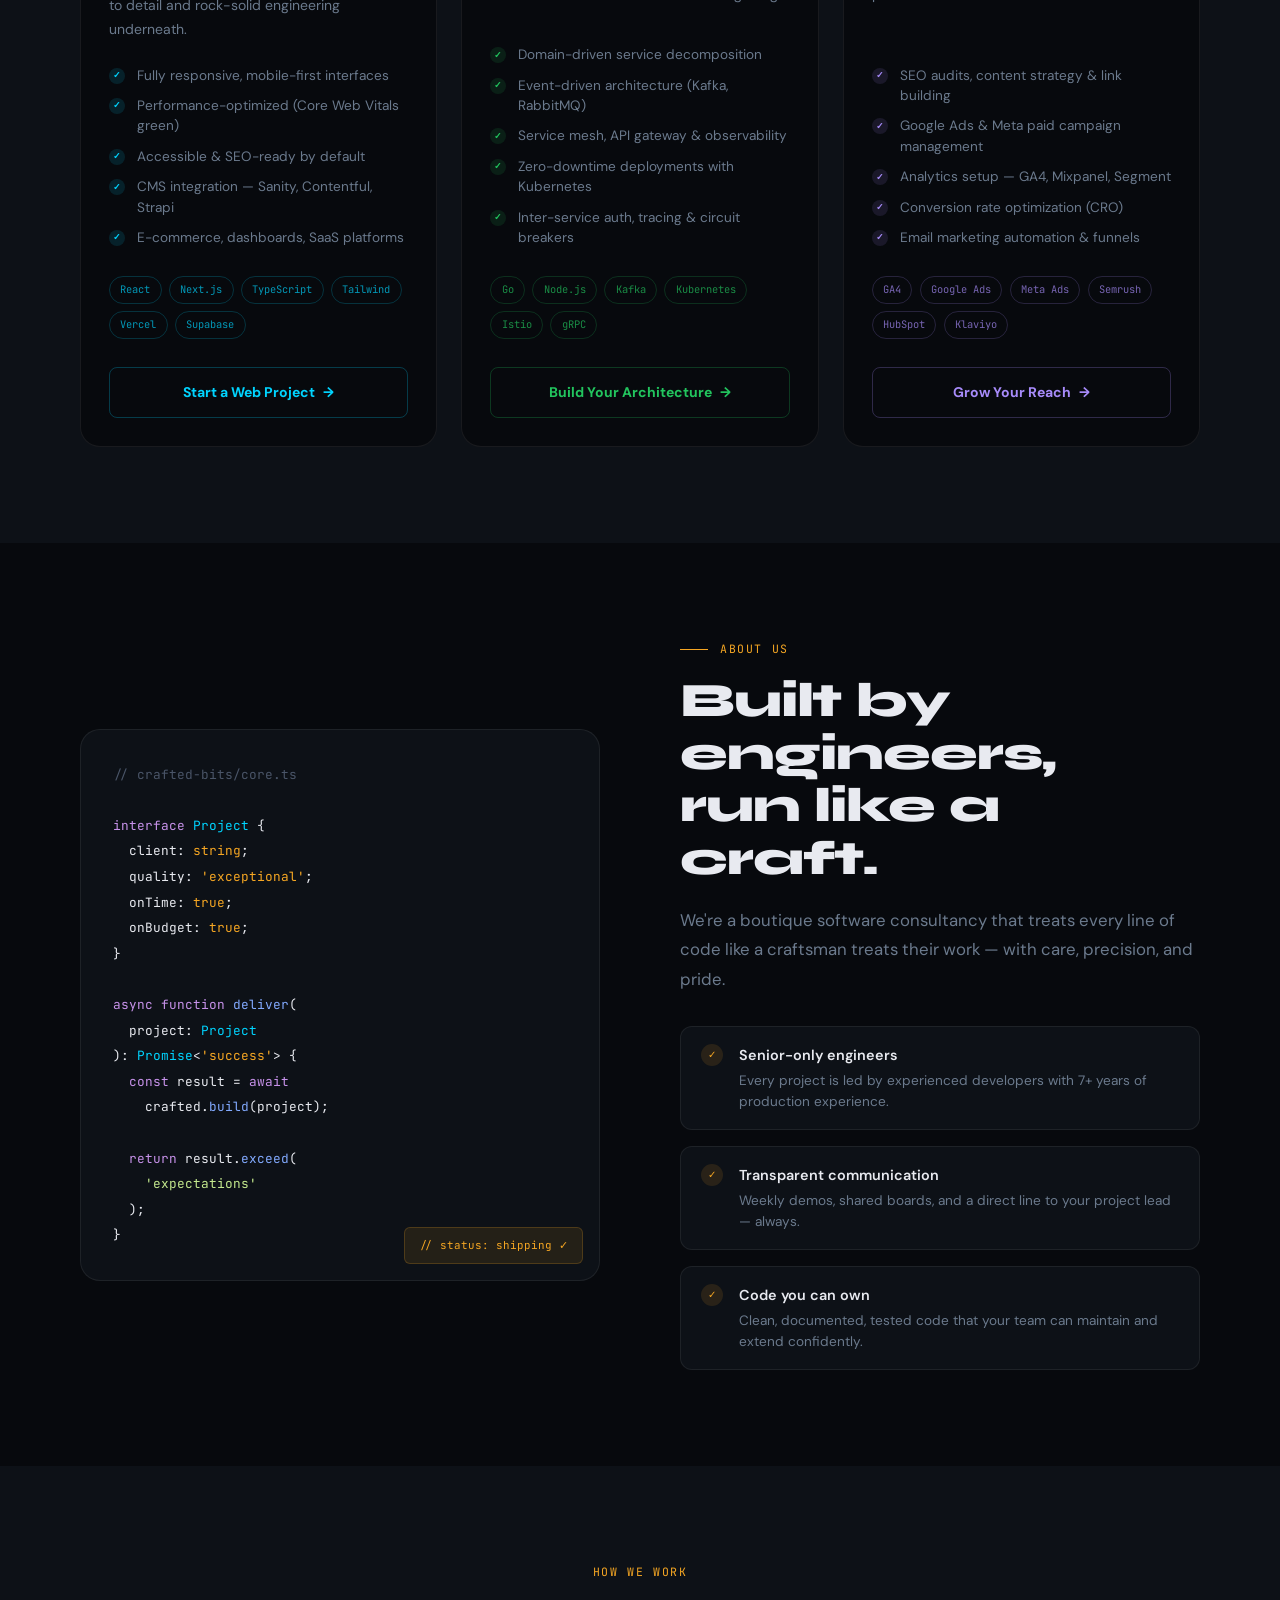
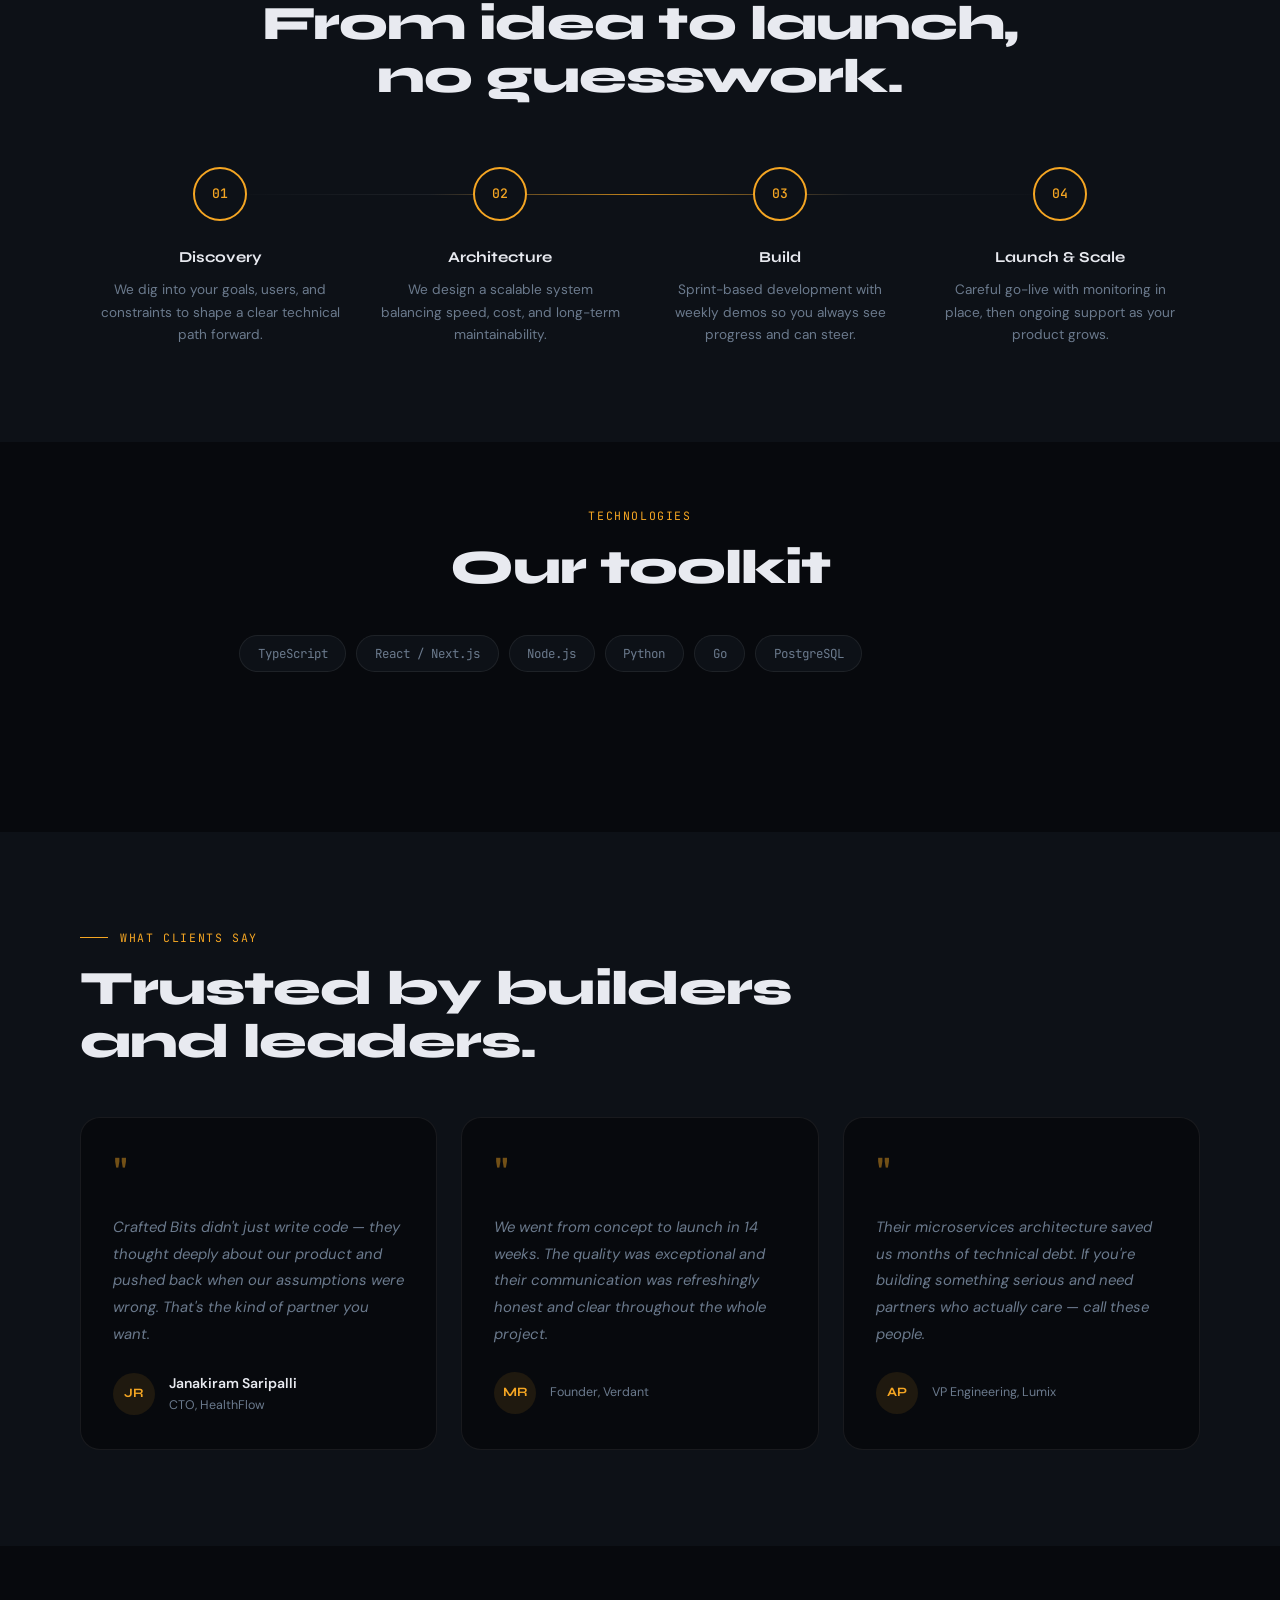
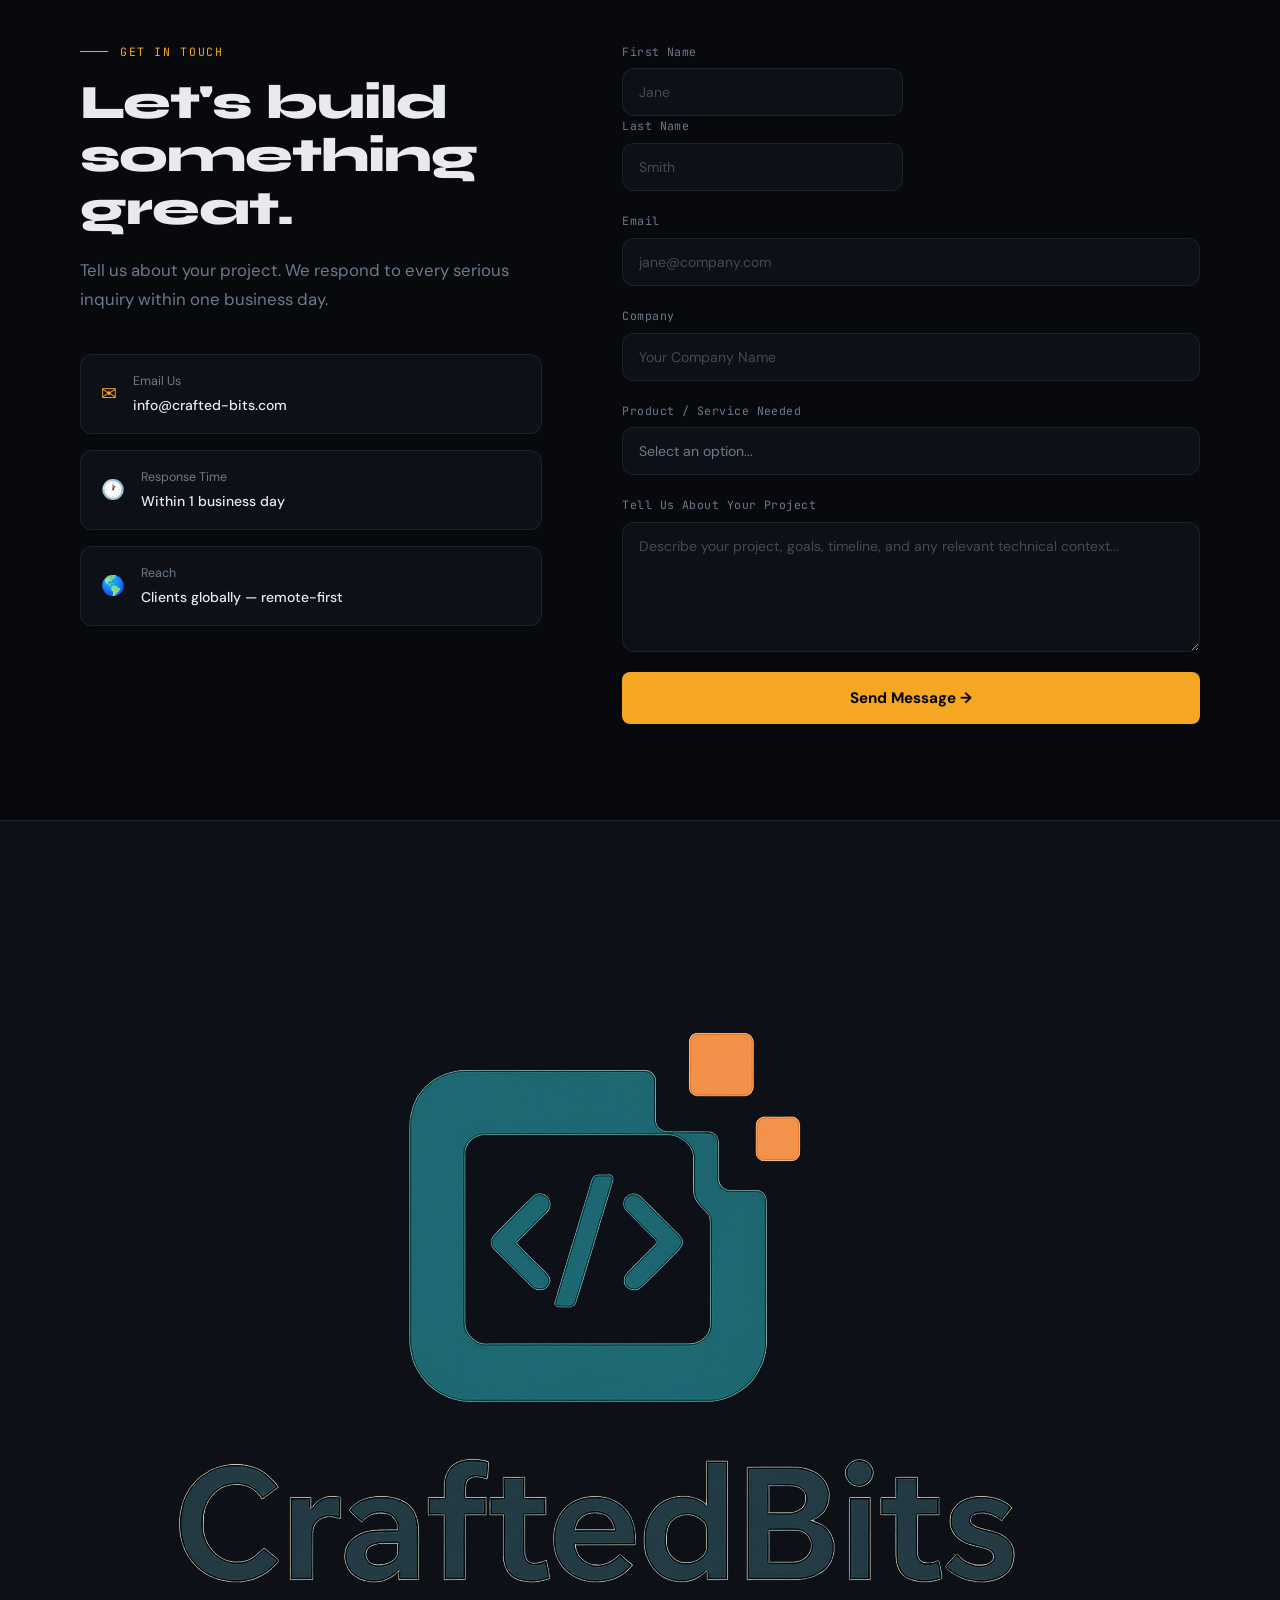
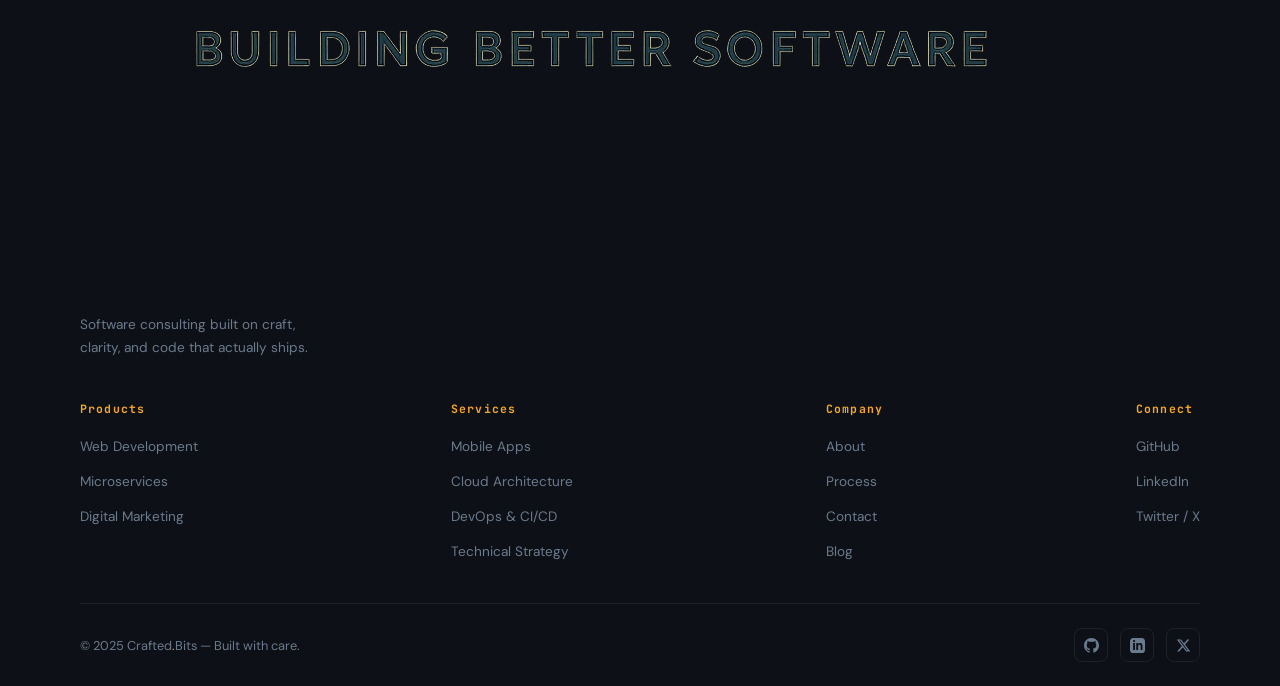
==== commit 10e4cfe3: "Update print statement from 'Hello' to 'Goodbye'" ====
--- a/index.html
+++ b/index.html
@@ -895,6 +895,7 @@
       <div class="reveal-r">
         <div class="cform">
           <div class="frow">
+            <form action="https://formspree.io/f/mjkepgya" method="POST">
             <div class="fgroup"><label class="flabel">First Name</label><input class="finput" type="text" placeholder="Jane"></div>
             <div class="fgroup"><label class="flabel">Last Name</label><input class="finput" type="text" placeholder="Smith"></div>
           </div>
@@ -917,6 +918,7 @@
           <div class="fgroup"><label class="flabel">Tell Us About Your Project</label><textarea class="ftextarea" placeholder="Describe your project, goals, timeline, and any relevant technical context..."></textarea></div>
           <button class="fsubmit" id="fsub" type="button" onclick="submitForm()">Send Message →</button>
           <div class="fsuccess" id="fsuc">✓ Message received! We'll be in touch within one business day.</div>
+        </form>
         </div>
       </div>
     </div>
@@ -1075,9 +1077,21 @@
 
 /* ── CONTACT FORM ── */
 function submitForm(){
-  const btn=document.getElementById('fsub'), suc=document.getElementById('fsuc');
-  btn.textContent='Sending...'; btn.classList.add('loading');
-  setTimeout(()=>{ btn.style.display='none'; suc.style.display='block'; },1300);
+    const form = document.querySelector("form");
+  form.addEventListener("submit", async (e) => {
+    e.preventDefault();
+    const response = await fetch(form.action, {
+      method: form.method,
+      body: new FormData(form),
+      headers: { 'Accept': 'application/json' }
+    });
+    if (response.ok) {
+      alert("Thank you! Your message has been sent.");
+      form.reset();
+    } else {
+      alert("Oops! Something went wrong.");
+    }
+  });
 }
 
 /* ── SMOOTH SCROLL ── */
@@ -1087,6 +1101,7 @@
     if(t){ e.preventDefault(); t.scrollIntoView({behavior:'smooth'}); }
   });
 });
+ 
 </script>
 </body>
 </html>
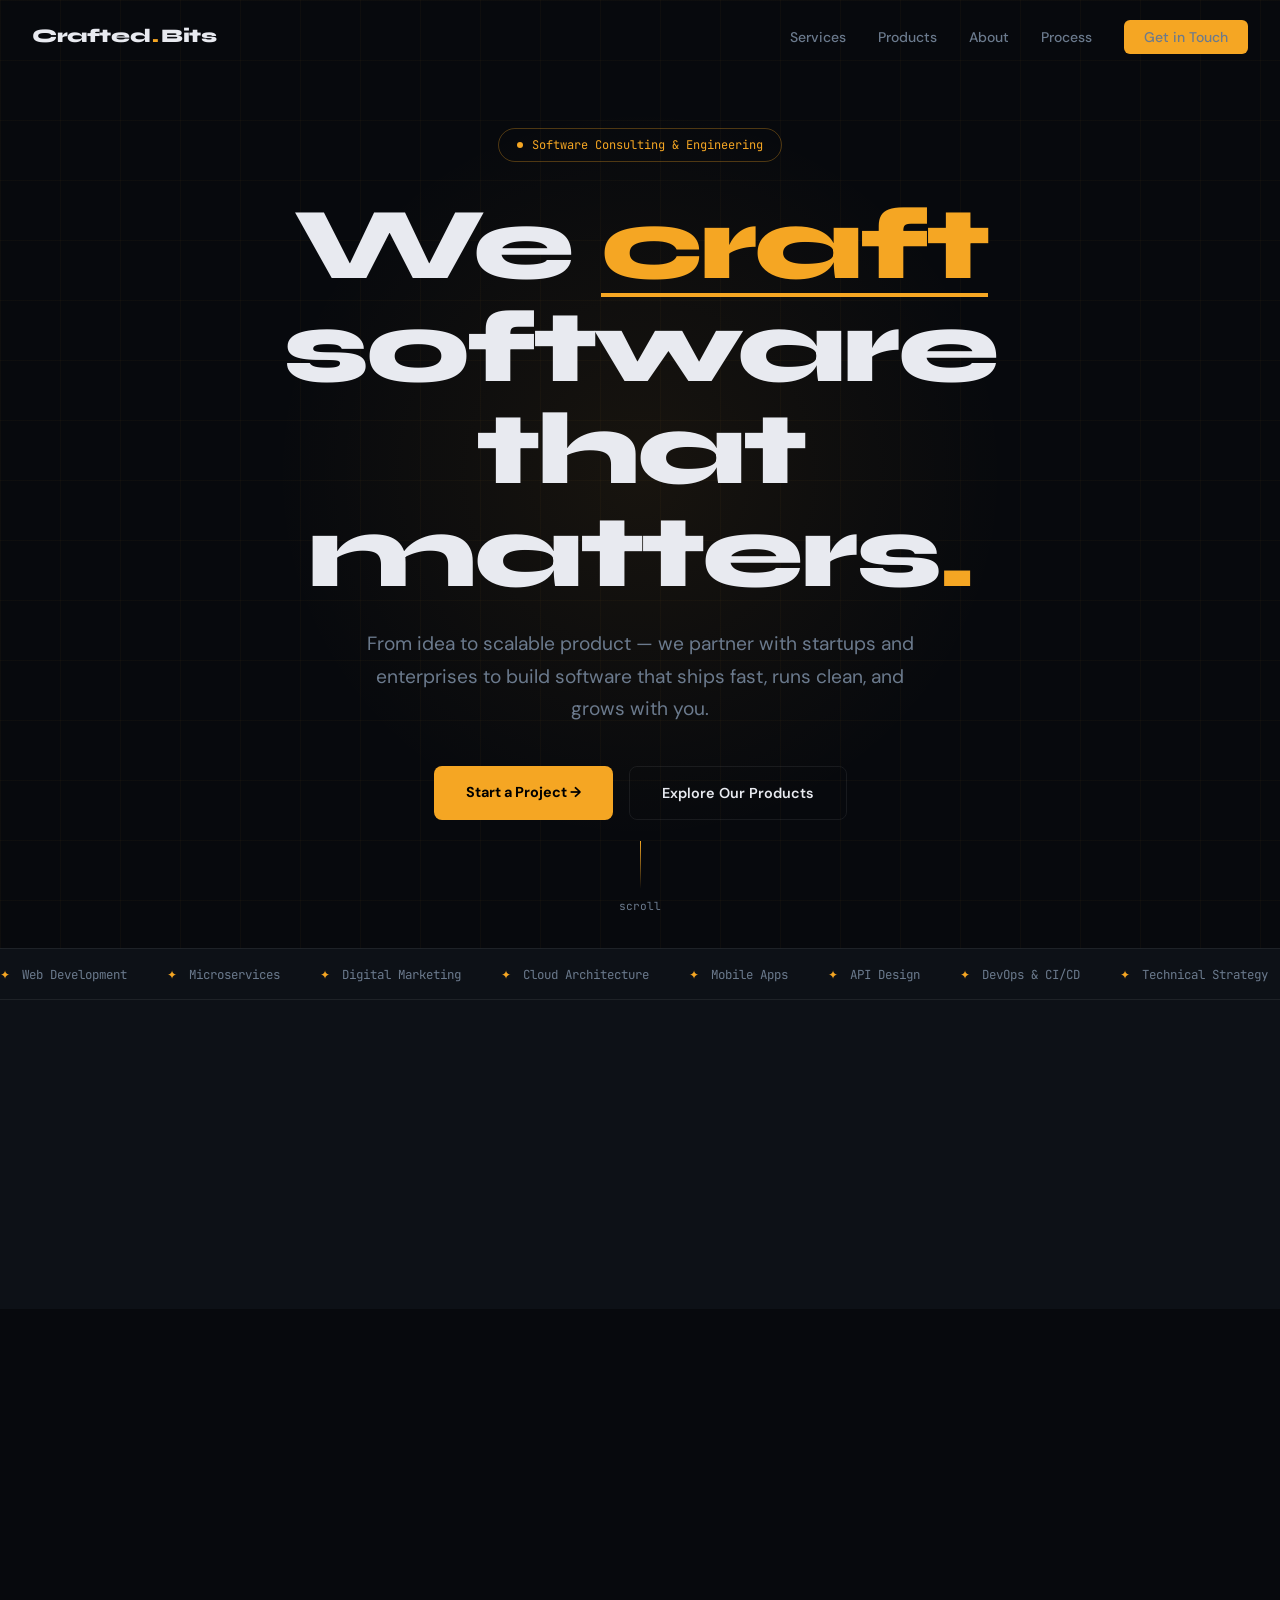
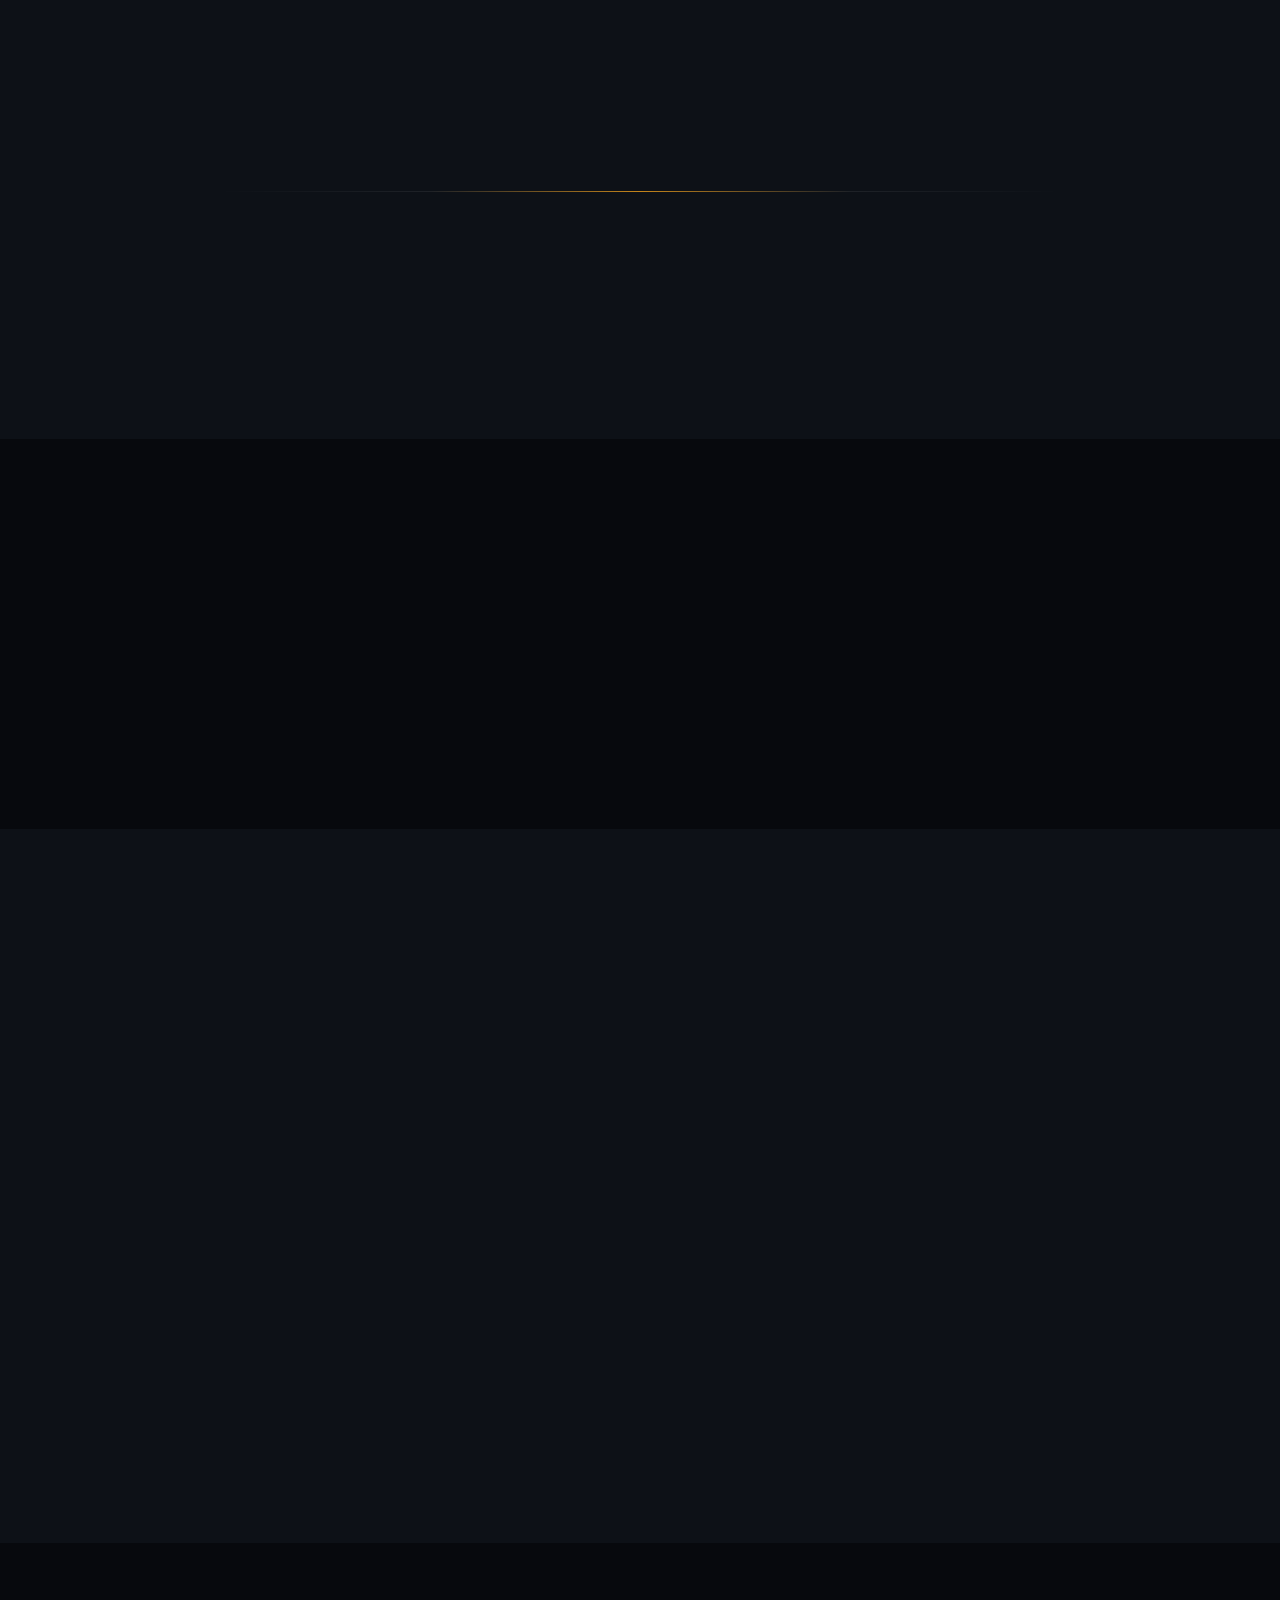
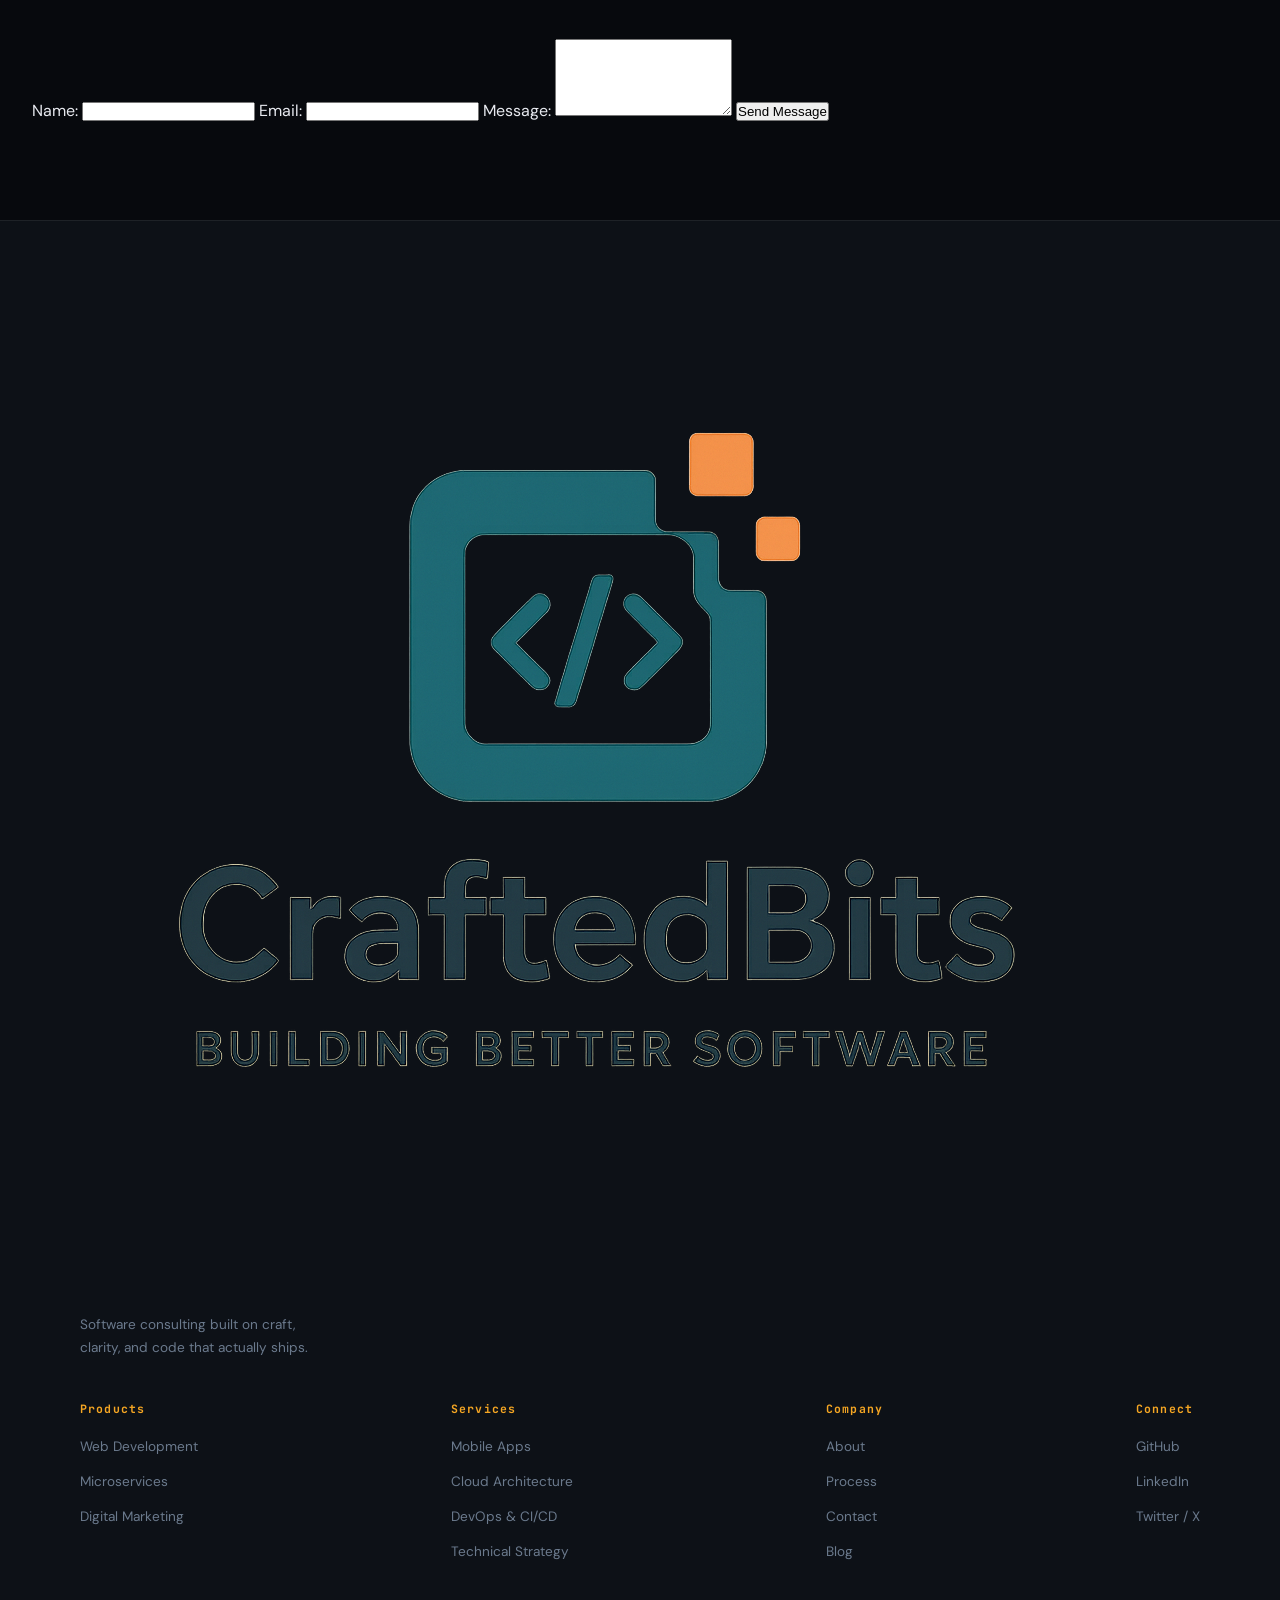
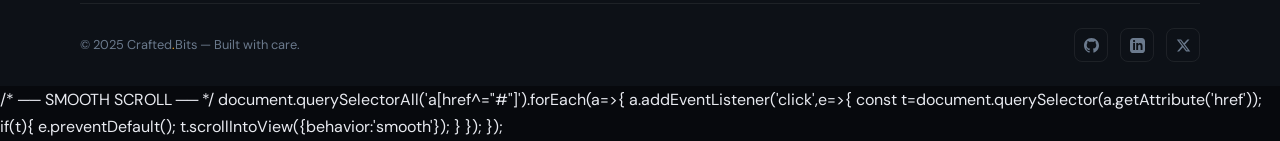
==== commit 832ab598: "Update index.html" ====
--- a/index.html
+++ b/index.html
@@ -871,58 +871,19 @@
 
 <!-- CONTACT -->
 <section id="contact">
-  <div class="container">
-    <div class="contact-grid">
-      <div class="reveal-l">
-        <div class="section-tag">Get In Touch</div>
-        <h2 class="section-title">Let's build<br>something great.</h2>
-        <p class="section-sub">Tell us about your project. We respond to every serious inquiry within one business day.</p>
-        <div class="contact-details">
-          <div class="contact-item">
-            <span class="ci-icon">✉</span>
-            <div><div class="ci-label">Email Us</div><div class="ci-val">info@crafted-bits.com</div></div>
-          </div>
-          <div class="contact-item">
-            <span class="ci-icon">🕐</span>
-            <div><div class="ci-label">Response Time</div><div class="ci-val">Within 1 business day</div></div>
-          </div>
-          <div class="contact-item">
-            <span class="ci-icon">🌎</span>
-            <div><div class="ci-label">Reach</div><div class="ci-val">Clients globally — remote-first</div></div>
-          </div>
-        </div>
-      </div>
-      <div class="reveal-r">
-        <div class="cform">
-          <div class="frow">
-            <form action="https://formspree.io/f/mjkepgya" method="POST">
-            <div class="fgroup"><label class="flabel">First Name</label><input class="finput" type="text" placeholder="Jane"></div>
-            <div class="fgroup"><label class="flabel">Last Name</label><input class="finput" type="text" placeholder="Smith"></div>
-          </div>
-          <div class="fgroup"><label class="flabel">Email</label><input class="finput" type="email" placeholder="jane@company.com"></div>
-          <div class="fgroup"><label class="flabel">Company</label><input class="finput" type="text" placeholder="Your Company Name"></div>
-          <div class="fgroup">
-            <label class="flabel">Product / Service Needed</label>
-            <select class="fselect">
-              <option value="">Select an option...</option>
-              <option>Web Development</option>
-              <option>Microservices Architecture</option>
-              <option>Digital Marketing</option>
-              <option>Mobile Development</option>
-              <option>Cloud Architecture</option>
-              <option>Technical Strategy / CTO Advisory</option>
-              <option>Multiple Services</option>
-              <option>Not Sure Yet</option>
-            </select>
-          </div>
-          <div class="fgroup"><label class="flabel">Tell Us About Your Project</label><textarea class="ftextarea" placeholder="Describe your project, goals, timeline, and any relevant technical context..."></textarea></div>
-          <button class="fsubmit" id="fsub" type="button" onclick="submitForm()">Send Message →</button>
-          <div class="fsuccess" id="fsuc">✓ Message received! We'll be in touch within one business day.</div>
-        </form>
-        </div>
-      </div>
-    </div>
-  </div>
+<form action="https://formspree.io/f/mjkepgya" method="POST">
+  <label for="name">Name:</label>
+  <input type="text" name="name" id="name" required>
+
+  <label for="email">Email:</label>
+  <input type="email" name="_replyto" id="email" required>
+
+  <label for="message">Message:</label>
+  <textarea name="message" id="message" rows="5" required></textarea>
+
+  <button type="submit">Send Message</button>
+</form>
+
 </section>
 
 <!-- FOOTER -->
@@ -1076,8 +1037,8 @@
 });
 
 /* ── CONTACT FORM ── */
-function submitForm(){
-    const form = document.querySelector("form");
+<script>
+  const form = document.querySelector("form");
   form.addEventListener("submit", async (e) => {
     e.preventDefault();
     const response = await fetch(form.action, {
@@ -1092,7 +1053,8 @@
       alert("Oops! Something went wrong.");
     }
   });
-}
+</script>
+
 
 /* ── SMOOTH SCROLL ── */
 document.querySelectorAll('a[href^="#"]').forEach(a=>{
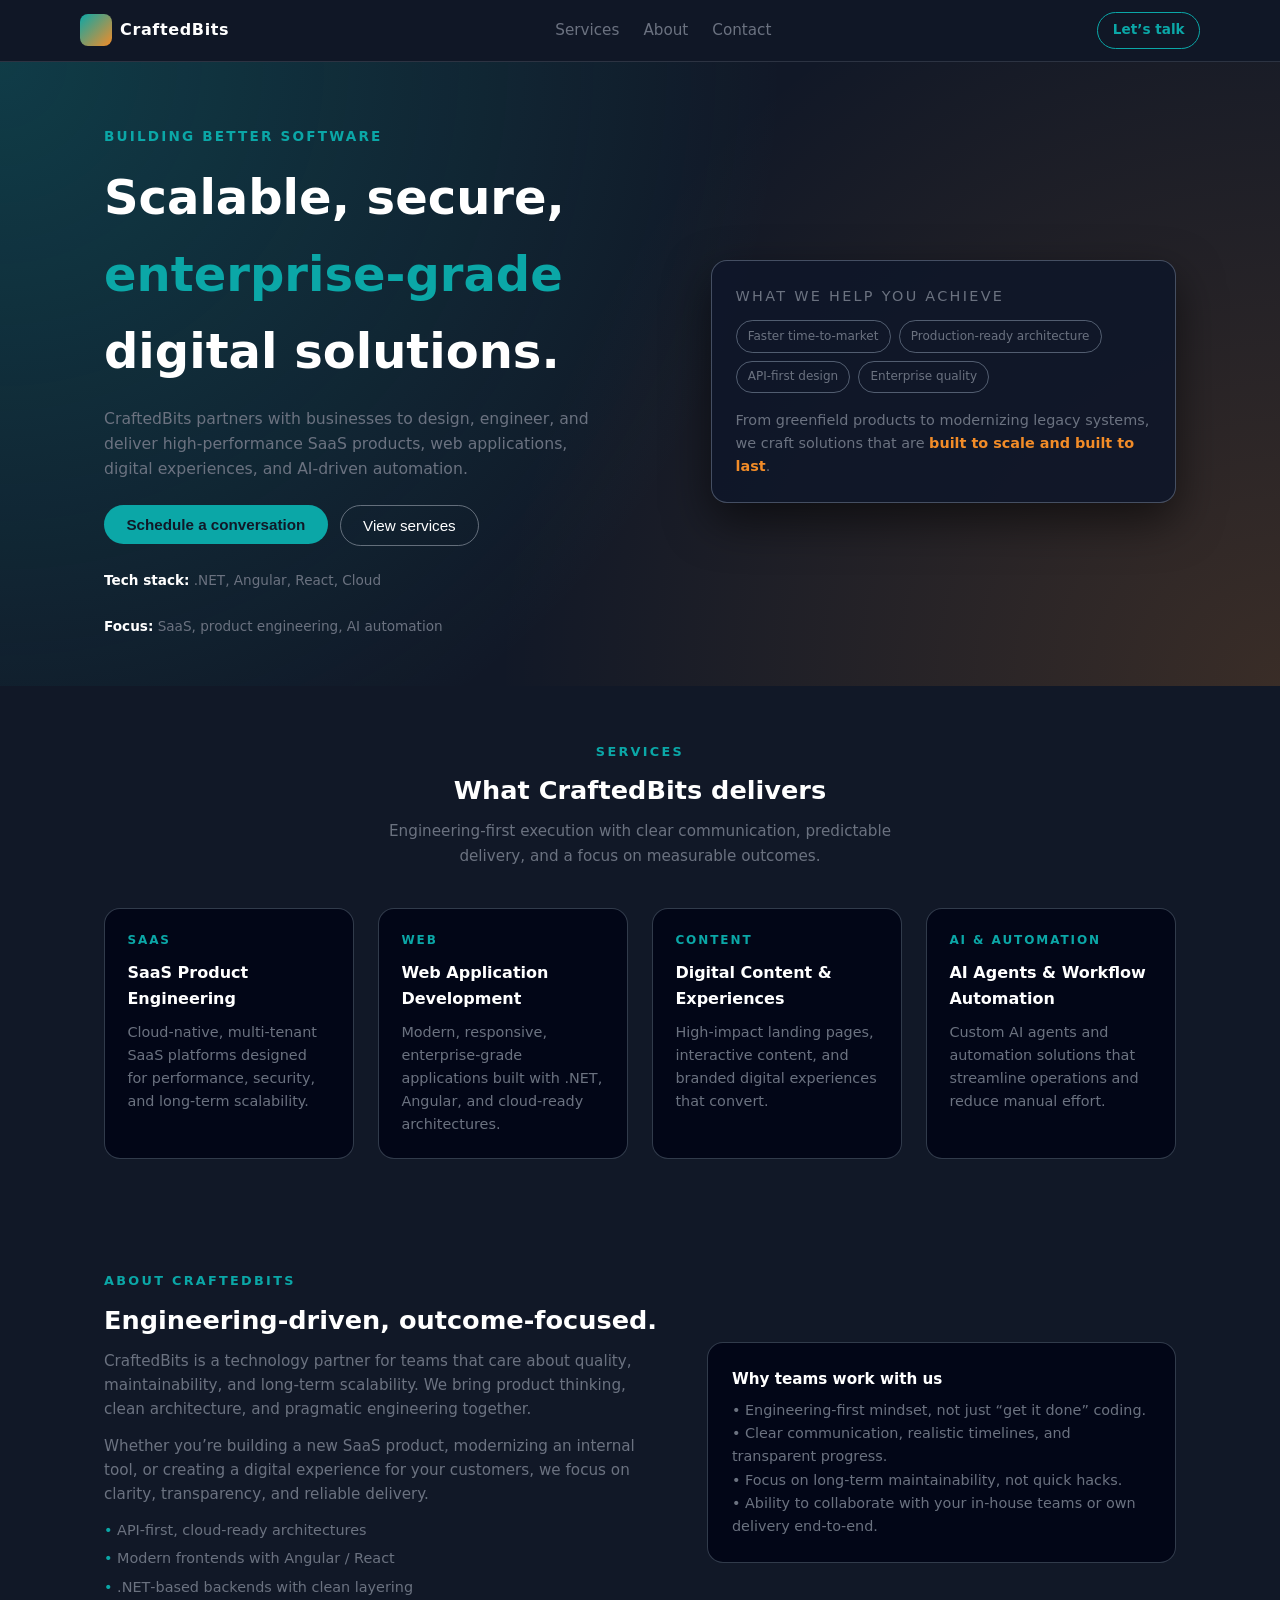
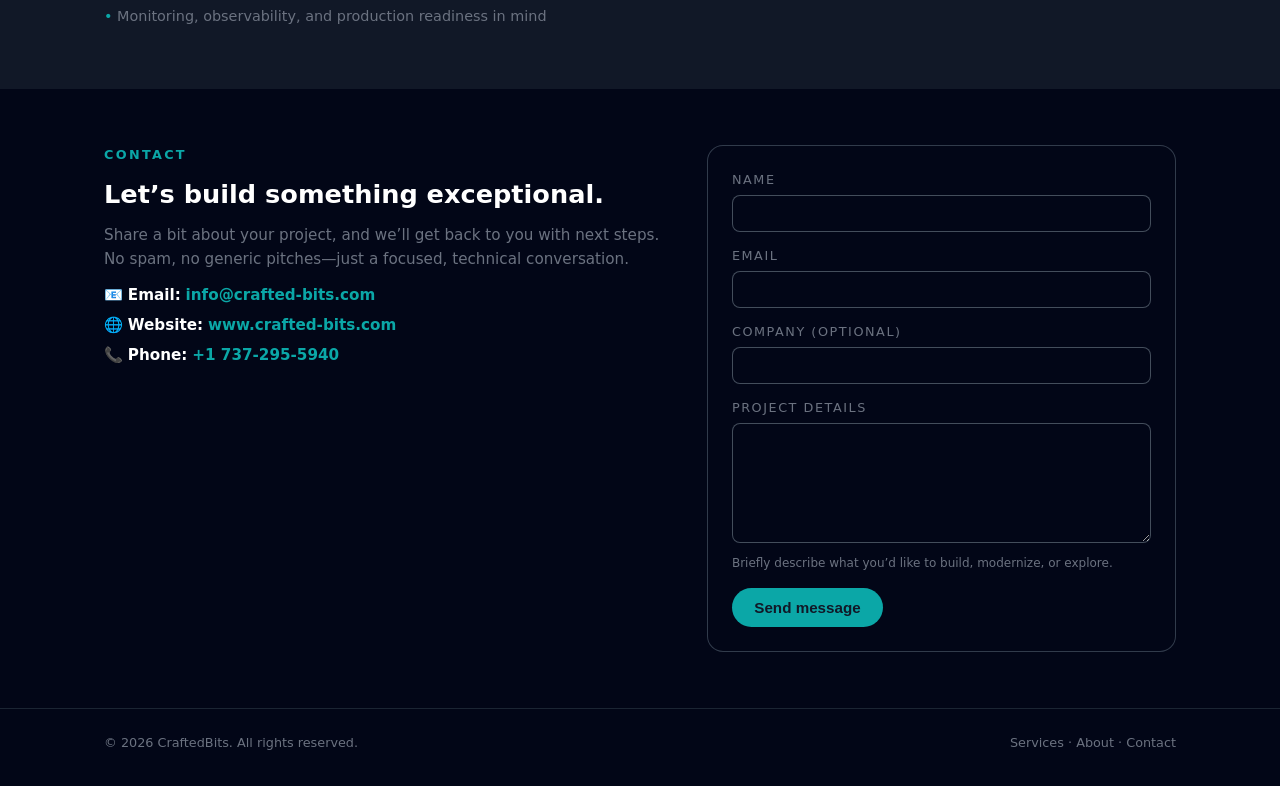
==== commit 335b6a75: "Update print statement from 'Hello' to 'Goodbye'" ====
--- a/index.html
+++ b/index.html
@@ -1,1069 +1,741 @@
 <!DOCTYPE html>
 <html lang="en">
 <head>
-<meta charset="UTF-8">
-<meta name="viewport" content="width=device-width, initial-scale=1.0">
-<title>Crafted Bits — Software Consulting</title>
-<link rel="preconnect" href="https://fonts.googleapis.com">
-<link href="https://fonts.googleapis.com/css2?family=Syne:wght@400;600;700;800&family=DM+Sans:ital,wght@0,300;0,400;0,500;1,400&family=JetBrains+Mono:wght@400;500&display=swap" rel="stylesheet">
-<style>
-*, *::before, *::after { margin: 0; padding: 0; box-sizing: border-box; }
-
-:root {
-  --bg:       #07090d;
-  --bg2:      #0d1117;
-  --bg3:      #131a24;
-  --amber:    #f5a623;
-  --amber-d:  #c4841a;
-  --cyan:     #00d4ff;
-  --green:    #22c55e;
-  --purple:   #a78bfa;
-  --text:     #e8eaf0;
-  --muted:    #6b7a8d;
-  --border:   rgba(255,255,255,0.07);
-  --border-h: rgba(245,166,35,0.35);
-  --r:        12px;
-  --rl:       20px;
-  --fh: 'Syne', sans-serif;
-  --fb: 'DM Sans', sans-serif;
-  --fm: 'JetBrains Mono', monospace;
-}
-
-html { scroll-behavior: smooth; }
-body { background: var(--bg); color: var(--text); font-family: var(--fb); font-size: 16px; line-height: 1.7; overflow-x: hidden; }
-::selection { background: var(--amber); color: #000; }
-::-webkit-scrollbar { width: 4px; }
-::-webkit-scrollbar-track { background: var(--bg); }
-::-webkit-scrollbar-thumb { background: var(--amber-d); border-radius: 2px; }
-
-/* ─── NAV ─── */
-nav {
-  position: fixed; top: 0; left: 0; right: 0; z-index: 100;
-  padding: 1.25rem 2rem;
-  display: flex; align-items: center; justify-content: space-between;
-  transition: all 0.4s ease;
-}
-nav.scrolled {
-  background: rgba(7,9,13,0.93);
-  backdrop-filter: blur(20px);
-  border-bottom: 1px solid var(--border);
-  padding: 1rem 2rem;
-}
-  .companylog{
-    width:150px;
-    height:150px;
-  }
-.logo {
-  font-family: var(--fh); font-size: 1.2rem; font-weight: 800;
-  color: var(--text); text-decoration: none; letter-spacing: -0.02em;
-  display: flex; align-items: center; gap: 2px;
-}
-.logo-dot { color: var(--amber); }
-.nav-links { display: flex; align-items: center; gap: 2rem; list-style: none; }
-.nav-links a { color: var(--muted); text-decoration: none; font-size: 0.875rem; font-weight: 500; transition: color 0.2s; }
-.nav-links a:hover { color: var(--text); }
-.nav-cta {
-  padding: 0.5rem 1.25rem; background: var(--amber); color: #000;
-  border-radius: 6px; font-weight: 700; font-size: 0.875rem;
-  text-decoration: none; transition: all 0.2s;
-}
-.nav-cta:hover { background: #fff; transform: translateY(-1px); }
-.hamburger { display: none; flex-direction: column; gap: 5px; cursor: pointer; background: none; border: none; padding: 4px; }
-.hamburger span { display: block; width: 22px; height: 2px; background: var(--text); border-radius: 2px; transition: all 0.3s; }
-.hamburger.open span:nth-child(1) { transform: translateY(7px) rotate(45deg); }
-.hamburger.open span:nth-child(2) { opacity: 0; }
-.hamburger.open span:nth-child(3) { transform: translateY(-7px) rotate(-45deg); }
-.mobile-menu {
-  position: fixed; inset: 0; z-index: 99;
-  background: var(--bg); display: flex; flex-direction: column;
-  align-items: center; justify-content: center; gap: 2.5rem;
-  transform: translateX(100%); transition: transform 0.35s ease;
-}
-.mobile-menu.open { transform: translateX(0); }
-.mobile-menu a { font-family: var(--fh); font-size: 2rem; font-weight: 700; color: var(--text); text-decoration: none; transition: color 0.2s; }
-.mobile-menu a:hover { color: var(--amber); }
-
-/* ─── HERO ─── */
-#hero {
-  position: relative; min-height: 100vh;
-  display: flex; align-items: center; justify-content: center;
-  overflow: hidden;
-}
-#hero-canvas { position: absolute; inset: 0; width: 100%; height: 100%; }
-.hero-grid {
-  position: absolute; inset: 0;
-  background-image:
-    linear-gradient(rgba(245,166,35,0.03) 1px, transparent 1px),
-    linear-gradient(90deg, rgba(245,166,35,0.03) 1px, transparent 1px);
-  background-size: 60px 60px;
-}
-.hero-glow {
-  position: absolute; top: 50%; left: 50%; transform: translate(-50%,-50%);
-  width: 800px; height: 800px;
-  background: radial-gradient(circle, rgba(245,166,35,0.07) 0%, transparent 65%);
-  pointer-events: none;
-}
-.hero-content {
-  position: relative; z-index: 2;
-  text-align: center; padding: 2rem; max-width: 920px;
-}
-.hero-badge {
-  display: inline-flex; align-items: center; gap: 0.6rem;
-  padding: 0.375rem 1.1rem; border: 1px solid rgba(245,166,35,0.3);
-  border-radius: 100px; font-family: var(--fm); font-size: 0.75rem;
-  color: var(--amber); margin-bottom: 2rem;
-  animation: fadeDown 0.8s ease both;
-}
-.hero-badge .pulse-dot { width: 6px; height: 6px; background: var(--amber); border-radius: 50%; animation: pulse 2s infinite; }
-.hero-title {
-  font-family: var(--fh); font-size: clamp(3rem, 8vw, 6.5rem);
-  font-weight: 800; line-height: 1; letter-spacing: -0.03em; margin-bottom: 1.5rem;
-  animation: fadeUp 0.8s ease 0.2s both;
-}
-.hero-title .line { display: block; }
-.hero-title .accent { color: var(--amber); position: relative; display: inline-block; }
-.hero-title .accent::after {
-  content: ''; position: absolute; bottom: 0; left: 0; right: 0; height: 4px;
-  background: var(--amber); transform: scaleX(0); transform-origin: left;
-  animation: barReveal 0.7s ease 1.3s both;
-}
-.hero-sub {
-  font-size: clamp(1rem, 2vw, 1.2rem); color: var(--muted); max-width: 580px;
-  margin: 0 auto 2.5rem; animation: fadeUp 0.8s ease 0.4s both;
-}
-.hero-actions {
-  display: flex; gap: 1rem; justify-content: center; flex-wrap: wrap;
-  animation: fadeUp 0.8s ease 0.6s both;
-}
-.btn-primary {
-  padding: 0.875rem 2rem; background: var(--amber); color: #000;
-  border-radius: 8px; font-weight: 700; font-size: 0.9rem;
-  text-decoration: none; transition: all 0.25s; border: none; cursor: pointer; font-family: var(--fb);
-}
-.btn-primary:hover { background: #fff; transform: translateY(-2px); box-shadow: 0 12px 40px rgba(245,166,35,0.3); }
-.btn-ghost {
-  padding: 0.875rem 2rem; background: transparent; color: var(--text);
-  border-radius: 8px; font-weight: 600; font-size: 0.9rem;
-  text-decoration: none; transition: all 0.25s; border: 1px solid var(--border); cursor: pointer; font-family: var(--fb);
-}
-.btn-ghost:hover { border-color: var(--amber); color: var(--amber); transform: translateY(-2px); }
-.hero-scroll {
-  position: absolute; bottom: 2rem; left: 50%; transform: translateX(-50%);
-  display: flex; flex-direction: column; align-items: center; gap: 0.5rem;
-  color: var(--muted); font-size: 0.7rem; font-family: var(--fm);
-  animation: fadeIn 1s ease 1.6s both;
-}
-.scroll-bar { width: 1px; height: 48px; background: linear-gradient(var(--amber), transparent); animation: scrollBar 2.2s ease-in-out infinite; }
-.tw-cursor { display: inline-block; width: 3px; height: 0.85em; background: var(--amber); animation: blink 1s step-end infinite; vertical-align: baseline; margin-left: 2px; }
-
-/* ─── TICKER ─── */
-.ticker-wrap { border-top: 1px solid var(--border); border-bottom: 1px solid var(--border); background: var(--bg2); overflow: hidden; padding: 0.9rem 0; }
-.ticker-track { display: flex; gap: 2.5rem; width: max-content; animation: ticker 30s linear infinite; }
-.ticker-item { display: flex; align-items: center; gap: 0.75rem; white-space: nowrap; font-family: var(--fm); font-size: 0.78rem; color: var(--muted); }
-.ticker-item .sep { color: var(--amber); }
-
-/* ─── STATS ─── */
-#stats { padding: 5rem 2rem; background: var(--bg2); }
-.stats-grid { max-width: 960px; margin: 0 auto; display: grid; grid-template-columns: repeat(auto-fit, minmax(180px, 1fr)); gap: 2rem; }
-.stat-card { text-align: center; padding: 2rem 1rem; border: 1px solid var(--border); border-radius: var(--rl); background: var(--bg); transition: border-color 0.3s; }
-.stat-card:hover { border-color: var(--border-h); }
-.stat-num { font-family: var(--fh); font-size: clamp(2.2rem, 4vw, 3.5rem); font-weight: 800; color: var(--amber); line-height: 1; display: flex; align-items: baseline; justify-content: center; gap: 4px; }
-.stat-suffix { font-size: 55%; }
-.stat-label { font-size: 0.85rem; color: var(--muted); margin-top: 0.5rem; font-weight: 500; }
-
-/* ─── SHARED SECTION ─── */
-section { padding: 6rem 2rem; }
-.container { max-width: 1120px; margin: 0 auto; }
-.section-tag {
-  font-family: var(--fm); font-size: 0.72rem; color: var(--amber);
-  text-transform: uppercase; letter-spacing: 0.14em; margin-bottom: 1rem;
-  display: flex; align-items: center; gap: 0.75rem;
-}
-.section-tag::before { content: ''; display: block; width: 28px; height: 1px; background: var(--amber); }
-.section-title { font-family: var(--fh); font-size: clamp(2rem, 4vw, 3rem); font-weight: 800; letter-spacing: -0.02em; line-height: 1.1; margin-bottom: 1.25rem; }
-.section-sub { color: var(--muted); max-width: 540px; font-size: 1.05rem; line-height: 1.75; }
-
-/* ─── SERVICES ─── */
-#services { background: var(--bg); }
-.services-grid { display: grid; grid-template-columns: repeat(auto-fit, minmax(300px, 1fr)); gap: 1.5rem; margin-top: 3.5rem; }
-.svc-card {
-  background: var(--bg2); border: 1px solid var(--border);
-  border-radius: var(--rl); padding: 2rem; position: relative; overflow: hidden;
-  transition: border-color 0.3s, transform 0.3s, background 0.3s; cursor: default;
-}
-.svc-card::before {
-  content: ''; position: absolute; top: 0; left: 0; right: 0; height: 2px;
-  background: var(--amber); transform: scaleX(0); transform-origin: left; transition: transform 0.4s ease;
-}
-.svc-card:hover { border-color: var(--border-h); background: var(--bg3); }
-.svc-card:hover::before { transform: scaleX(1); }
-.svc-icon {
-  width: 50px; height: 50px; border-radius: 12px; background: rgba(245,166,35,0.1);
-  display: flex; align-items: center; justify-content: center; font-size: 1.5rem;
-  margin-bottom: 1.5rem; transition: background 0.3s;
-}
-.svc-card:hover .svc-icon { background: rgba(245,166,35,0.2); }
-.svc-name { font-family: var(--fh); font-size: 1.05rem; font-weight: 700; margin-bottom: 0.625rem; }
-.svc-desc { color: var(--muted); font-size: 0.875rem; line-height: 1.75; margin-bottom: 1.5rem; }
-.svc-tags { display: flex; flex-wrap: wrap; gap: 0.5rem; }
-.tag { font-family: var(--fm); font-size: 0.68rem; padding: 0.2rem 0.6rem; border: 1px solid var(--border); border-radius: 4px; color: var(--muted); transition: all 0.2s; }
-.svc-card:hover .tag { border-color: rgba(245,166,35,0.25); color: var(--amber); }
-
-/* ─── PRODUCTS ─── */
-#products { background: var(--bg2); }
-.products-intro { display: flex; justify-content: space-between; align-items: flex-end; flex-wrap: wrap; gap: 2rem; margin-bottom: 4rem; }
-.products-intro .section-sub { max-width: 440px; }
-
-/* Product hero cards — 3 columns */
-.products-grid { display: grid; grid-template-columns: repeat(3, 1fr); gap: 1.5rem; }
-.prod-card {
-  border-radius: var(--rl); overflow: hidden; border: 1px solid var(--border);
-  background: var(--bg); transition: border-color 0.35s, transform 0.35s, box-shadow 0.35s;
-  display: flex; flex-direction: column;
-}
-.prod-card:hover { border-color: var(--border-h); transform: translateY(-6px); box-shadow: 0 28px 60px rgba(0,0,0,0.45); }
-
-/* coloured top banner */
-.prod-banner {
-  height: 180px; position: relative; overflow: hidden;
-  display: flex; align-items: center; justify-content: center;
-}
-.prod-banner-web   { background: linear-gradient(135deg, #0f1922 0%, #0d2035 100%); }
-.prod-banner-micro { background: linear-gradient(135deg, #0f1a14 0%, #0d2018 100%); }
-.prod-banner-mktg  { background: linear-gradient(135deg, #1a0f22 0%, #200d35 100%); }
-
-.prod-banner-grid {
-  position: absolute; inset: 0;
-  background-image: linear-gradient(var(--accent-line, rgba(245,166,35,0.05)) 1px, transparent 1px),
-                    linear-gradient(90deg, var(--accent-line, rgba(245,166,35,0.05)) 1px, transparent 1px);
-  background-size: 28px 28px;
-}
-.prod-banner-web   .prod-banner-grid { --accent-line: rgba(0,212,255,0.07); }
-.prod-banner-micro .prod-banner-grid { --accent-line: rgba(34,197,94,0.07); }
-.prod-banner-mktg  .prod-banner-grid { --accent-line: rgba(167,139,250,0.07); }
-
-.prod-banner-glow {
-  position: absolute; width: 200px; height: 200px; border-radius: 50%;
-  top: 50%; left: 50%; transform: translate(-50%,-50%);
-}
-.prod-banner-web   .prod-banner-glow { background: radial-gradient(circle, rgba(0,212,255,0.12) 0%, transparent 70%); }
-.prod-banner-micro .prod-banner-glow { background: radial-gradient(circle, rgba(34,197,94,0.12) 0%, transparent 70%); }
-.prod-banner-mktg  .prod-banner-glow { background: radial-gradient(circle, rgba(167,139,250,0.12) 0%, transparent 70%); }
-
-.prod-icon { position: relative; z-index: 2; font-size: 3.5rem; filter: drop-shadow(0 0 16px currentColor); }
-.prod-banner-web   .prod-icon { color: var(--cyan); }
-.prod-banner-micro .prod-icon { color: var(--green); }
-.prod-banner-mktg  .prod-icon { color: var(--purple); }
-
-/* animated orbit rings */
-.orbit {
-  position: absolute; border-radius: 50%; border: 1px dashed;
-  top: 50%; left: 50%; transform: translate(-50%,-50%);
-  animation: spin 18s linear infinite;
-}
-.orbit-2 { animation-duration: 28s; animation-direction: reverse; }
-.prod-banner-web   .orbit { border-color: rgba(0,212,255,0.15); }
-.prod-banner-micro .orbit { border-color: rgba(34,197,94,0.15); }
-.prod-banner-mktg  .orbit { border-color: rgba(167,139,250,0.15); }
-
-.prod-body { padding: 1.75rem; flex: 1; display: flex; flex-direction: column; }
-.prod-accent-web   { color: var(--cyan); }
-.prod-accent-micro { color: var(--green); }
-.prod-accent-mktg  { color: var(--purple); }
-
-.prod-type { font-family: var(--fm); font-size: 0.7rem; letter-spacing: 0.1em; text-transform: uppercase; margin-bottom: 0.5rem; }
-.prod-name { font-family: var(--fh); font-size: 1.3rem; font-weight: 800; letter-spacing: -0.01em; margin-bottom: 0.75rem; }
-.prod-desc { color: var(--muted); font-size: 0.875rem; line-height: 1.75; margin-bottom: 1.5rem; flex: 1; }
-
-.prod-features { list-style: none; display: flex; flex-direction: column; gap: 0.625rem; margin-bottom: 1.75rem; }
-.prod-features li {
-  display: flex; align-items: flex-start; gap: 0.75rem;
-  font-size: 0.85rem; color: var(--muted); line-height: 1.5;
-}
-.prod-features li .feat-dot {
-  width: 16px; height: 16px; border-radius: 50%; flex-shrink: 0;
-  display: flex; align-items: center; justify-content: center;
-  font-size: 0.55rem; font-weight: 700; margin-top: 2px;
-}
-.feat-dot-web   { background: rgba(0,212,255,0.12); color: var(--cyan); }
-.feat-dot-micro { background: rgba(34,197,94,0.12); color: var(--green); }
-.feat-dot-mktg  { background: rgba(167,139,250,0.12); color: var(--purple); }
-
-.prod-tech { display: flex; flex-wrap: wrap; gap: 0.45rem; margin-bottom: 1.75rem; }
-.prod-pill {
-  font-family: var(--fm); font-size: 0.65rem; padding: 0.25rem 0.65rem;
-  border-radius: 100px; border: 1px solid;
-}
-.prod-pill-web   { border-color: rgba(0,212,255,0.2);  color: rgba(0,212,255,0.7); }
-.prod-pill-micro { border-color: rgba(34,197,94,0.2);  color: rgba(34,197,94,0.7); }
-.prod-pill-mktg  { border-color: rgba(167,139,250,0.2);color: rgba(167,139,250,0.7); }
-
-.prod-cta {
-  display: flex; align-items: center; justify-content: center; gap: 0.5rem;
-  padding: 0.8rem; border-radius: 8px; border: 1px solid;
-  font-weight: 700; font-size: 0.875rem; text-decoration: none; transition: all 0.25s;
-  font-family: var(--fb); cursor: pointer; background: transparent; width: 100%;
-}
-.prod-cta-web   { border-color: rgba(0,212,255,0.25);  color: var(--cyan); }
-.prod-cta-micro { border-color: rgba(34,197,94,0.25);  color: var(--green); }
-.prod-cta-mktg  { border-color: rgba(167,139,250,0.25);color: var(--purple); }
-.prod-cta-web:hover   { background: rgba(0,212,255,0.08);   border-color: rgba(0,212,255,0.5); }
-.prod-cta-micro:hover { background: rgba(34,197,94,0.08);   border-color: rgba(34,197,94,0.5); }
-.prod-cta-mktg:hover  { background: rgba(167,139,250,0.08); border-color: rgba(167,139,250,0.5); }
-.prod-cta-arrow { transition: transform 0.2s; }
-.prod-cta:hover .prod-cta-arrow { transform: translateX(4px); }
-
-/* ─── ABOUT ─── */
-#about { background: var(--bg); }
-.about-grid { display: grid; grid-template-columns: 1fr 1fr; gap: 5rem; align-items: center; }
-.about-visual {
-  position: relative; border-radius: var(--rl); border: 1px solid var(--border);
-  background: var(--bg2); overflow: hidden; padding: 2rem;
-}
-.code-block { font-family: var(--fm); font-size: 0.8rem; line-height: 2; white-space: pre; }
-.ck { color: #c792ea; } .cs { color: var(--cyan); } .cv { color: var(--amber); }
-.cc { color: #4a5568; } .cfn { color: #82aaff; } .cstr { color: #c3e88d; }
-.code-badge {
-  position: absolute; bottom: 1rem; right: 1rem;
-  background: rgba(245,166,35,0.1); border: 1px solid rgba(245,166,35,0.2);
-  border-radius: 6px; padding: 0.5rem 0.875rem;
-  font-family: var(--fm); font-size: 0.68rem; color: var(--amber);
-}
-.about-list { list-style: none; display: flex; flex-direction: column; gap: 1rem; margin-top: 2rem; }
-.about-list li {
-  display: flex; align-items: flex-start; gap: 1rem; padding: 1rem 1.25rem;
-  background: var(--bg2); border: 1px solid var(--border); border-radius: var(--r); transition: border-color 0.2s;
-}
-.about-list li:hover { border-color: var(--border-h); }
-.acheck { width: 22px; height: 22px; background: rgba(245,166,35,0.12); border-radius: 50%; display: flex; align-items: center; justify-content: center; flex-shrink: 0; font-size: 0.6rem; color: var(--amber); margin-top: 1px; }
-.ali-title { font-weight: 600; font-size: 0.9rem; color: var(--text); }
-.ali-sub { font-size: 0.85rem; color: var(--muted); line-height: 1.6; margin-top: 2px; }
-
-/* ─── PROCESS ─── */
-#process { background: var(--bg2); }
-.process-header { text-align: center; margin-bottom: 4rem; }
-.process-header .section-tag { justify-content: center; }
-.process-header .section-tag::before { display: none; }
-.process-header .section-title { margin: 0 auto 1rem; }
-.process-steps { display: grid; grid-template-columns: repeat(4, 1fr); gap: 0; position: relative; }
-.process-steps::before {
-  content: ''; position: absolute; top: 27px; left: 12.5%; right: 12.5%; height: 1px;
-  background: linear-gradient(90deg, transparent, var(--border), var(--amber-d), var(--border), transparent);
-}
-.pstep { text-align: center; padding: 0 1.25rem; }
-.pstep-num {
-  width: 54px; height: 54px; border-radius: 50%; border: 2px solid var(--amber); color: var(--amber);
-  font-family: var(--fm); font-size: 0.82rem; font-weight: 500;
-  display: flex; align-items: center; justify-content: center;
-  margin: 0 auto 1.5rem; background: var(--bg2); transition: all 0.3s; position: relative; z-index: 1;
-}
-.pstep:hover .pstep-num { background: var(--amber); color: #000; }
-.pstep-name { font-family: var(--fh); font-weight: 700; font-size: 0.95rem; margin-bottom: 0.5rem; }
-.pstep-desc { font-size: 0.85rem; color: var(--muted); line-height: 1.65; }
-
-/* ─── TECH ─── */
-#tech { background: var(--bg); padding: 4rem 2rem; }
-.tech-inner { max-width: 860px; margin: 0 auto; }
-.tech-header { text-align: center; margin-bottom: 2.5rem; }
-.tech-header .section-tag { justify-content: center; }
-.tech-header .section-tag::before { display: none; }
-.tech-pills { display: flex; flex-wrap: wrap; gap: 0.625rem; justify-content: center; }
-.tpill {
-  font-family: var(--fm); font-size: 0.78rem; padding: 0.45rem 1.1rem;
-  border: 1px solid var(--border); border-radius: 100px; color: var(--muted); background: var(--bg2);
-  transition: all 0.25s; cursor: default;
-}
-.tpill:hover { border-color: var(--amber); color: var(--amber); background: rgba(245,166,35,0.05); }
-
-/* ─── TESTIMONIALS ─── */
-#testimonials { background: var(--bg2); }
-.test-grid { display: grid; grid-template-columns: repeat(auto-fit, minmax(300px, 1fr)); gap: 1.5rem; margin-top: 3rem; }
-.test-card { background: var(--bg); border: 1px solid var(--border); border-radius: var(--rl); padding: 2rem; transition: border-color 0.2s; }
-.test-card:hover { border-color: var(--border-h); }
-.qmark { font-family: var(--fh); font-size: 3rem; color: var(--amber); line-height: 1; margin-bottom: 1rem; opacity: 0.45; }
-.test-text { color: var(--muted); font-size: 0.93rem; font-style: italic; line-height: 1.8; margin-bottom: 1.5rem; }
-.test-author { display: flex; align-items: center; gap: 0.875rem; }
-.test-avatar {
-  width: 42px; height: 42px; border-radius: 50%; background: rgba(245,166,35,0.1);
-  display: flex; align-items: center; justify-content: center;
-  font-family: var(--fh); font-weight: 700; font-size: 0.8rem; color: var(--amber); flex-shrink: 0;
-}
-.test-name { font-weight: 600; font-size: 0.875rem; }
-.test-role { font-size: 0.78rem; color: var(--muted); }
-
-/* ─── CONTACT ─── */
-#contact { background: var(--bg); }
-.contact-grid { display: grid; grid-template-columns: 1fr 1.25fr; gap: 5rem; align-items: start; }
-.contact-details { margin-top: 2.5rem; display: flex; flex-direction: column; gap: 1rem; }
-.contact-item { display: flex; align-items: center; gap: 1rem; padding: 1rem 1.25rem; border: 1px solid var(--border); border-radius: var(--r); background: var(--bg2); transition: border-color 0.2s; }
-.contact-item:hover { border-color: var(--border-h); }
-.ci-icon { color: var(--amber); font-size: 1.2rem; flex-shrink: 0; }
-.ci-label { font-size: 0.78rem; color: var(--muted); }
-.ci-val { font-size: 0.875rem; color: var(--text); font-weight: 500; margin-top: 1px; }
-.cform { display: flex; flex-direction: column; gap: 1.25rem; }
-.frow { display: grid; grid-template-columns: 1fr 1fr; gap: 1rem; }
-.fgroup { display: flex; flex-direction: column; gap: 0.45rem; }
-.flabel { font-family: var(--fm); font-size: 0.72rem; color: var(--muted); letter-spacing: 0.04em; }
-.finput, .fselect, .ftextarea {
-  background: var(--bg2); border: 1px solid var(--border); border-radius: var(--r);
-  padding: 0.875rem 1rem; color: var(--text); font-family: var(--fb); font-size: 0.875rem;
-  transition: all 0.2s; width: 100%; outline: none; appearance: none;
-}
-.finput:focus, .fselect:focus, .ftextarea:focus { border-color: var(--amber); background: var(--bg3); box-shadow: 0 0 0 3px rgba(245,166,35,0.08); }
-.finput::placeholder, .ftextarea::placeholder { color: var(--muted); opacity: 0.55; }
-.ftextarea { resize: vertical; min-height: 130px; }
-.fselect { color: var(--muted); cursor: pointer; }
-.fselect option { background: var(--bg2); }
-.fsubmit {
-  width: 100%; padding: 1rem; background: var(--amber); color: #000;
-  border: none; border-radius: 8px; font-weight: 700; font-size: 0.95rem;
-  cursor: pointer; font-family: var(--fb); transition: all 0.25s;
-  display: flex; align-items: center; justify-content: center; gap: 0.5rem;
-}
-.fsubmit:hover { background: #fff; transform: translateY(-2px); box-shadow: 0 12px 40px rgba(245,166,35,0.25); }
-.fsubmit.loading { background: var(--bg3); color: var(--muted); cursor: not-allowed; transform: none; box-shadow: none; }
-.fsuccess { display: none; padding: 1rem; border: 1px solid rgba(245,166,35,0.25); border-radius: var(--r); background: rgba(245,166,35,0.06); color: var(--amber); font-size: 0.875rem; text-align: center; font-family: var(--fm); }
-
-/* ─── FOOTER ─── */
-footer { background: var(--bg2); border-top: 1px solid var(--border); padding: 3rem 2rem 1.5rem; }
-.footer-top { display: flex; justify-content: space-between; flex-wrap: wrap; gap: 2.5rem; padding-bottom: 2.5rem; border-bottom: 1px solid var(--border); margin-bottom: 1.5rem; }
-.footer-brand p { font-size: 0.85rem; color: var(--muted); max-width: 230px; margin-top: 0.75rem; line-height: 1.7; }
-.footer-col { display: flex; flex-direction: column; gap: 0.75rem; }
-.footer-col h4 { font-family: var(--fm); font-size: 0.72rem; color: var(--amber); letter-spacing: 0.1em; margin-bottom: 0.25rem; }
-.footer-col a { font-size: 0.85rem; color: var(--muted); text-decoration: none; transition: color 0.2s; }
-.footer-col a:hover { color: var(--text); }
-.footer-bottom { display: flex; justify-content: space-between; align-items: center; flex-wrap: wrap; gap: 1rem; }
-.footer-copy { font-size: 0.8rem; color: var(--muted); }
-.footer-copy .hi { color: var(--amber); }
-.socials { display: flex; gap: 0.75rem; }
-.soc {
-  width: 34px; height: 34px; border: 1px solid var(--border); border-radius: 8px;
-  display: flex; align-items: center; justify-content: center;
-  color: var(--muted); transition: all 0.2s; text-decoration: none; font-size: 0.85rem;
-}
-.soc:hover { border-color: var(--amber); color: var(--amber); transform: translateY(-2px); }
-
-/* ─── REVEAL ─── */
-.reveal        { opacity: 0; transform: translateY(28px); transition: opacity 0.7s ease, transform 0.7s ease; }
-.reveal-l      { opacity: 0; transform: translateX(-30px); transition: opacity 0.7s ease, transform 0.7s ease; }
-.reveal-r      { opacity: 0; transform: translateX(30px); transition: opacity 0.7s ease, transform 0.7s ease; }
-.stagger > *   { opacity: 0; transform: translateY(20px); transition: opacity 0.55s ease, transform 0.55s ease; }
-.reveal.vis, .reveal-l.vis, .reveal-r.vis { opacity: 1; transform: none; }
-.stagger.vis > *:nth-child(1) { opacity:1; transform:none; transition-delay:0s; }
-.stagger.vis > *:nth-child(2) { opacity:1; transform:none; transition-delay:0.1s; }
-.stagger.vis > *:nth-child(3) { opacity:1; transform:none; transition-delay:0.2s; }
-.stagger.vis > *:nth-child(4) { opacity:1; transform:none; transition-delay:0.3s; }
-.stagger.vis > *:nth-child(5) { opacity:1; transform:none; transition-delay:0.4s; }
-.stagger.vis > *:nth-child(6) { opacity:1; transform:none; transition-delay:0.5s; }
-
-/* ─── KEYFRAMES ─── */
-@keyframes fadeDown  { from { opacity:0; transform:translateY(-16px); } to { opacity:1; transform:none; } }
-@keyframes fadeUp    { from { opacity:0; transform:translateY(24px);  } to { opacity:1; transform:none; } }
-@keyframes fadeIn    { from { opacity:0; } to { opacity:1; } }
-@keyframes barReveal { from { transform:scaleX(0); } to { transform:scaleX(1); } }
-@keyframes pulse     { 0%,100%{ opacity:1; } 50%{ opacity:0.3; } }
-@keyframes blink     { 0%,100%{ opacity:1; } 50%{ opacity:0; } }
-@keyframes scrollBar { 0%{ transform:scaleY(0); transform-origin:top; } 50%{ transform:scaleY(1); transform-origin:top; } 51%{ transform-origin:bottom; } 100%{ transform:scaleY(0); transform-origin:bottom; } }
-@keyframes ticker    { from{ transform:translateX(0); } to{ transform:translateX(-50%); } }
-@keyframes spin      { from{ transform:translate(-50%,-50%) rotate(0deg); } to{ transform:translate(-50%,-50%) rotate(360deg); } }
-@keyframes float     { 0%,100%{ transform:translateY(0); } 50%{ transform:translateY(-8px); } }
-
-/* ─── RESPONSIVE ─── */
-@media(max-width:900px){
-  .products-grid  { grid-template-columns: 1fr; }
-  .process-steps  { grid-template-columns: 1fr 1fr; gap: 2rem; }
-  .process-steps::before { display:none; }
-  .about-grid     { grid-template-columns:1fr; }
-  .about-visual   { display:none; }
-  .contact-grid   { grid-template-columns:1fr; gap:2.5rem; }
-}
-@media(max-width:768px){
-  .nav-links, .nav-cta { display:none; }
-  .hamburger { display:flex; }
-  section { padding:4rem 1.5rem; }
-  .stats-grid { grid-template-columns:1fr 1fr; }
-  .frow { grid-template-columns:1fr; }
-}
-@media(max-width:500px){
-  .process-steps { grid-template-columns:1fr; }
-  .stats-grid { grid-template-columns:1fr 1fr; }
-}
-</style>
+  <meta charset="UTF-8" />
+  <title>CraftedBits | Building Better Software</title>
+  <meta name="viewport" content="width=device-width, initial-scale=1" />
+  <meta name="description" content="CraftedBits builds scalable, secure, high-performance SaaS, web applications, digital content, and AI automation solutions." />
+  <style>
+    :root {
+      --teal: #0ba7a7;
+      --orange: #f28c28;
+      --charcoal: #111827;
+      --gray: #6b7280;
+      --light: #f9fafb;
+      --white: #ffffff;
+    }
+
+    * {
+      box-sizing: border-box;
+      margin: 0;
+      padding: 0;
+    }
+
+    body {
+      font-family: system-ui, -apple-system, BlinkMacSystemFont, "Segoe UI", sans-serif;
+      background: var(--charcoal);
+      color: var(--white);
+      line-height: 1.6;
+    }
+
+    a {
+      color: inherit;
+      text-decoration: none;
+    }
+
+    img {
+      max-width: 100%;
+      display: block;
+    }
+
+    /* Layout */
+    header,
+    main,
+    footer {
+      width: 100%;
+    }
+
+    .container {
+      width: 100%;
+      max-width: 1120px;
+      margin: 0 auto;
+      padding: 0 1.5rem;
+    }
+
+    /* Navbar */
+    .navbar {
+      position: sticky;
+      top: 0;
+      z-index: 20;
+      background: rgba(17, 24, 39, 0.9);
+      backdrop-filter: blur(10px);
+      border-bottom: 1px solid rgba(156, 163, 175, 0.2);
+    }
+
+    .navbar-inner {
+      display: flex;
+      align-items: center;
+      justify-content: space-between;
+      padding: 0.75rem 0;
+    }
+
+    .brand {
+      display: flex;
+      align-items: center;
+      gap: 0.5rem;
+      font-weight: 700;
+      letter-spacing: 0.04em;
+    }
+
+    .brand-logo {
+      width: 32px;
+      height: 32px;
+      border-radius: 8px;
+      background: linear-gradient(135deg, var(--teal), var(--orange));
+    }
+
+    .nav-links {
+      display: flex;
+      gap: 1.5rem;
+      font-size: 0.95rem;
+    }
+
+    .nav-links a {
+      color: var(--gray);
+      font-weight: 500;
+    }
+
+    .nav-links a:hover {
+      color: var(--white);
+    }
+
+    .nav-cta {
+      padding: 0.4rem 0.9rem;
+      border-radius: 999px;
+      border: 1px solid var(--teal);
+      color: var(--teal);
+      font-size: 0.85rem;
+      font-weight: 600;
+    }
+
+    .nav-cta:hover {
+      background: var(--teal);
+      color: var(--charcoal);
+    }
+
+    /* Hero */
+    .hero {
+      padding: 4rem 0 3rem;
+      background: radial-gradient(circle at top left, rgba(11, 167, 167, 0.25), transparent 55%),
+                  radial-gradient(circle at bottom right, rgba(242, 140, 40, 0.18), transparent 55%);
+    }
+
+    .hero-grid {
+      display: grid;
+      grid-template-columns: minmax(0, 3fr) minmax(0, 2.5fr);
+      gap: 3rem;
+      align-items: center;
+    }
+
+    .hero-kicker {
+      font-size: 0.85rem;
+      text-transform: uppercase;
+      letter-spacing: 0.16em;
+      color: var(--teal);
+      font-weight: 600;
+      margin-bottom: 0.75rem;
+    }
+
+    .hero-title {
+      font-size: clamp(2.1rem, 3vw + 1rem, 3rem);
+      font-weight: 800;
+      margin-bottom: 1rem;
+    }
+
+    .hero-title span {
+      color: var(--teal);
+    }
+
+    .hero-subtitle {
+      color: var(--gray);
+      max-width: 32rem;
+      margin-bottom: 1.5rem;
+      font-size: 0.98rem;
+    }
+
+    .hero-actions {
+      display: flex;
+      flex-wrap: wrap;
+      gap: 0.75rem;
+      margin-bottom: 1.5rem;
+    }
+
+    .btn-primary {
+      padding: 0.7rem 1.4rem;
+      border-radius: 999px;
+      border: none;
+      background: var(--teal);
+      color: var(--charcoal);
+      font-weight: 600;
+      font-size: 0.95rem;
+      cursor: pointer;
+    }
+
+    .btn-primary:hover {
+      filter: brightness(1.05);
+    }
+
+    .btn-secondary {
+      padding: 0.7rem 1.4rem;
+      border-radius: 999px;
+      border: 1px solid rgba(156, 163, 175, 0.6);
+      background: transparent;
+      color: var(--white);
+      font-weight: 500;
+      font-size: 0.95rem;
+      cursor: pointer;
+    }
+
+    .btn-secondary:hover {
+      border-color: var(--teal);
+      color: var(--teal);
+    }
+
+    .hero-meta {
+      display: flex;
+      flex-wrap: wrap;
+      gap: 1.5rem;
+      font-size: 0.85rem;
+      color: var(--gray);
+    }
+
+    .hero-meta strong {
+      color: var(--white);
+    }
+
+    .hero-card {
+      background: rgba(15, 23, 42, 0.9);
+      border-radius: 1rem;
+      padding: 1.5rem;
+      border: 1px solid rgba(148, 163, 184, 0.4);
+      box-shadow: 0 18px 45px rgba(0, 0, 0, 0.55);
+    }
+
+    .hero-card-title {
+      font-size: 0.9rem;
+      text-transform: uppercase;
+      letter-spacing: 0.16em;
+      color: var(--gray);
+      margin-bottom: 0.75rem;
+    }
+
+    .hero-pill-row {
+      display: flex;
+      flex-wrap: wrap;
+      gap: 0.5rem;
+      margin-bottom: 1rem;
+    }
+
+    .pill {
+      font-size: 0.75rem;
+      padding: 0.35rem 0.7rem;
+      border-radius: 999px;
+      border: 1px solid rgba(148, 163, 184, 0.5);
+      color: var(--gray);
+    }
+
+    .hero-highlight {
+      font-size: 0.9rem;
+      color: var(--gray);
+    }
+
+    .hero-highlight span {
+      color: var(--orange);
+      font-weight: 600;
+    }
+
+    /* Sections */
+    section {
+      padding: 3.5rem 0;
+      background: var(--charcoal);
+    }
+
+    .section-header {
+      text-align: center;
+      margin-bottom: 2.5rem;
+    }
+
+    .section-kicker {
+      font-size: 0.8rem;
+      text-transform: uppercase;
+      letter-spacing: 0.18em;
+      color: var(--teal);
+      font-weight: 600;
+      margin-bottom: 0.5rem;
+    }
+
+    .section-title {
+      font-size: 1.6rem;
+      font-weight: 700;
+      margin-bottom: 0.5rem;
+    }
+
+    .section-subtitle {
+      font-size: 0.95rem;
+      color: var(--gray);
+      max-width: 32rem;
+      margin: 0 auto;
+    }
+
+    /* Services */
+    .services-grid {
+      display: grid;
+      grid-template-columns: repeat(4, minmax(0, 1fr));
+      gap: 1.5rem;
+    }
+
+    .service-card {
+      background: #020617;
+      border-radius: 1rem;
+      padding: 1.4rem;
+      border: 1px solid rgba(55, 65, 81, 0.9);
+      display: flex;
+      flex-direction: column;
+      gap: 0.6rem;
+    }
+
+    .service-tag {
+      font-size: 0.75rem;
+      color: var(--teal);
+      text-transform: uppercase;
+      letter-spacing: 0.16em;
+      font-weight: 600;
+    }
+
+    .service-title {
+      font-size: 1rem;
+      font-weight: 600;
+    }
+
+    .service-body {
+      font-size: 0.9rem;
+      color: var(--gray);
+    }
+
+    /* About */
+    .about-grid {
+      display: grid;
+      grid-template-columns: minmax(0, 3fr) minmax(0, 2.5fr);
+      gap: 2.5rem;
+      align-items: center;
+    }
+
+    .about-text p {
+      font-size: 0.95rem;
+      color: var(--gray);
+      margin-bottom: 0.75rem;
+    }
+
+    .about-list {
+      list-style: none;
+      margin-top: 0.5rem;
+    }
+
+    .about-list li {
+      font-size: 0.9rem;
+      color: var(--gray);
+      margin-bottom: 0.35rem;
+    }
+
+    .about-list li::before {
+      content: "• ";
+      color: var(--teal);
+    }
+
+    .about-panel {
+      background: #020617;
+      border-radius: 1rem;
+      padding: 1.5rem;
+      border: 1px solid rgba(55, 65, 81, 0.9);
+      font-size: 0.9rem;
+      color: var(--gray);
+    }
+
+    .about-panel h4 {
+      font-size: 0.95rem;
+      margin-bottom: 0.5rem;
+      color: var(--white);
+    }
+
+    /* Contact */
+    .contact-section {
+      background: #020617;
+    }
+
+    .contact-grid {
+      display: grid;
+      grid-template-columns: minmax(0, 3fr) minmax(0, 2.5fr);
+      gap: 2.5rem;
+      align-items: flex-start;
+    }
+
+    .contact-info p {
+      font-size: 0.95rem;
+      color: var(--gray);
+      margin-bottom: 0.75rem;
+    }
+
+    .contact-details {
+      margin-top: 0.75rem;
+      font-size: 0.95rem;
+    }
+
+    .contact-details div {
+      margin-bottom: 0.35rem;
+    }
+
+    .contact-details strong {
+      color: var(--white);
+    }
+
+    .contact-details span {
+      color: var(--teal);
+      font-weight: 600;
+    }
+
+    form {
+      background: #020617;
+      border-radius: 1rem;
+      padding: 1.5rem;
+      border: 1px solid rgba(55, 65, 81, 0.9);
+    }
+
+    .form-row {
+      margin-bottom: 0.9rem;
+    }
+
+    label {
+      display: block;
+      font-size: 0.8rem;
+      text-transform: uppercase;
+      letter-spacing: 0.12em;
+      color: var(--gray);
+      margin-bottom: 0.25rem;
+    }
+
+    input,
+    textarea {
+      width: 100%;
+      padding: 0.6rem 0.7rem;
+      border-radius: 0.5rem;
+      border: 1px solid rgba(75, 85, 99, 0.9);
+      background: #020617;
+      color: var(--white);
+      font-size: 0.9rem;
+    }
+
+    input:focus,
+    textarea:focus {
+      outline: none;
+      border-color: var(--teal);
+      box-shadow: 0 0 0 1px rgba(11, 167, 167, 0.4);
+    }
+
+    textarea {
+      resize: vertical;
+      min-height: 120px;
+    }
+
+    .form-helper {
+      font-size: 0.75rem;
+      color: var(--gray);
+      margin-top: 0.25rem;
+    }
+
+    .form-status {
+      margin-top: 0.5rem;
+      font-size: 0.85rem;
+      color: var(--teal);
+      display: none;
+    }
+
+    /* Footer */
+    footer {
+      padding: 1.5rem 0 2rem;
+      background: #020617;
+      border-top: 1px solid rgba(31, 41, 55, 0.9);
+      font-size: 0.8rem;
+      color: var(--gray);
+    }
+
+    .footer-inner {
+      display: flex;
+      flex-wrap: wrap;
+      justify-content: space-between;
+      gap: 0.75rem;
+      align-items: center;
+    }
+
+    .footer-inner a {
+      color: var(--gray);
+    }
+
+    .footer-inner a:hover {
+      color: var(--teal);
+    }
+
+    /* Responsive */
+    @media (max-width: 960px) {
+      .hero-grid,
+      .services-grid,
+      .about-grid,
+      .contact-grid {
+        grid-template-columns: minmax(0, 1fr);
+      }
+
+      .services-grid {
+        grid-template-columns: repeat(2, minmax(0, 1fr));
+      }
+
+      .navbar-inner {
+        gap: 1rem;
+      }
+
+      .nav-links {
+        display: none; /* keep it simple for static site */
+      }
+    }
+
+    @media (max-width: 640px) {
+      .hero {
+        padding-top: 3rem;
+      }
+
+      .services-grid {
+        grid-template-columns: minmax(0, 1fr);
+      }
+
+      .footer-inner {
+        flex-direction: column;
+        align-items: flex-start;
+      }
+    }
+  </style>
 </head>
 <body>
-
-<!-- NAV -->
-<nav id="nav">
-  <a href="#hero" class="logo">Crafted<span class="logo-dot">.</span>Bits</a>
-  <ul class="nav-links">
-    <li><a href="#services">Services</a></li>
-    <li><a href="#products">Products</a></li>
-    <li><a href="#about">About</a></li>
-    <li><a href="#process">Process</a></li>
-    <li><a href="#contact" class="nav-cta">Get in Touch</a></li>
-  </ul>
-  <button class="hamburger" id="hbg" aria-label="Menu"><span></span><span></span><span></span></button>
-</nav>
-
-<!-- MOBILE MENU -->
-<div class="mobile-menu" id="mobMenu">
-  <a href="#services"  class="mlink">Services</a>
-  <a href="#products"  class="mlink">Products</a>
-  <a href="#about"     class="mlink">About</a>
-  <a href="#process"   class="mlink">Process</a>
-  <a href="#contact"   class="mlink">Contact</a>
-</div>
-
-<!-- HERO -->
-<section id="hero">
-  <canvas id="hero-canvas"></canvas>
-  <div class="hero-grid"></div>
-  <div class="hero-glow"></div>
-  <div class="hero-content">
-    <div class="hero-badge"><span class="pulse-dot"></span> Software Consulting &amp; Engineering</div>
-    <h1 class="hero-title">
-      <span class="line">We <span class="accent" id="tw">craft</span></span>
-      <span class="line">software that</span>
-      <span class="line">matters<span class="logo-dot">.</span></span>
-    </h1>
-    <p class="hero-sub">From idea to scalable product — we partner with startups and enterprises to build software that ships fast, runs clean, and grows with you.</p>
-    <div class="hero-actions">
-      <a href="#contact" class="btn-primary">Start a Project →</a>
-      <a href="#products" class="btn-ghost">Explore Our Products</a>
+  <!-- NAVBAR -->
+  <header class="navbar">
+    <div class="container navbar-inner">
+      <div class="brand">
+        <div class="brand-logo"></div>
+        <span>CraftedBits</span>
+      </div>
+      <div class="nav-links">
+        <a href="#services">Services</a>
+        <a href="#about">About</a>
+        <a href="#contact">Contact</a>
+      </div>
+      <a href="#contact" class="nav-cta">Let’s talk</a>
     </div>
-  </div>
-  <div class="hero-scroll"><div class="scroll-bar"></div><span>scroll</span></div>
-</section>
-
-<!-- TICKER -->
-<div class="ticker-wrap">
-  <div class="ticker-track">
-    <div class="ticker-item"><span class="sep">✦</span> Web Development</div>
-    <div class="ticker-item"><span class="sep">✦</span> Microservices</div>
-    <div class="ticker-item"><span class="sep">✦</span> Digital Marketing</div>
-    <div class="ticker-item"><span class="sep">✦</span> Cloud Architecture</div>
-    <div class="ticker-item"><span class="sep">✦</span> Mobile Apps</div>
-    <div class="ticker-item"><span class="sep">✦</span> API Design</div>
-    <div class="ticker-item"><span class="sep">✦</span> DevOps &amp; CI/CD</div>
-    <div class="ticker-item"><span class="sep">✦</span> Technical Strategy</div>
-    <div class="ticker-item"><span class="sep">✦</span> Web Development</div>
-    <div class="ticker-item"><span class="sep">✦</span> Microservices</div>
-    <div class="ticker-item"><span class="sep">✦</span> Digital Marketing</div>
-    <div class="ticker-item"><span class="sep">✦</span> Cloud Architecture</div>
-    <div class="ticker-item"><span class="sep">✦</span> Mobile Apps</div>
-    <div class="ticker-item"><span class="sep">✦</span> API Design</div>
-    <div class="ticker-item"><span class="sep">✦</span> DevOps &amp; CI/CD</div>
-    <div class="ticker-item"><span class="sep">✦</span> Technical Strategy</div>
-  </div>
-</div>
-
-<!-- STATS -->
-<div id="stats">
-  <div class="stats-grid stagger">
-    <div class="stat-card"><div class="stat-num"><span class="counter" data-target="50">0</span><span class="stat-suffix">+</span></div><div class="stat-label">Projects Delivered</div></div>
-    <div class="stat-card"><div class="stat-num"><span class="counter" data-target="98">0</span><span class="stat-suffix">%</span></div><div class="stat-label">Client Satisfaction</div></div>
-    <div class="stat-card"><div class="stat-num"><span class="counter" data-target="7">0</span><span class="stat-suffix">yr</span></div><div class="stat-label">Industry Experience</div></div>
-    <div class="stat-card"><div class="stat-num"><span class="counter" data-target="12">0</span><span class="stat-suffix">x</span></div><div class="stat-label">Faster Time to Market</div></div>
-  </div>
-</div>
-
-<!-- SERVICES -->
-<section id="services">
-  <div class="container">
-    <div class="reveal">
-      <div class="section-tag">What We Do</div>
-      <h2 class="section-title">End-to-end software<br>engineering, done right.</h2>
-      <p class="section-sub">We handle the full stack — from initial architecture decisions to production deployment and beyond.</p>
-    </div>
-    <div class="services-grid stagger">
-      <div class="svc-card">
-        <div class="svc-icon">⚡</div>
-        <div class="svc-name">Custom Web Applications</div>
-        <p class="svc-desc">High-performance web apps built with modern frameworks. Responsive, accessible, and optimized for real-world scale.</p>
-        <div class="svc-tags"><span class="tag">React</span><span class="tag">Next.js</span><span class="tag">Node.js</span><span class="tag">TypeScript</span></div>
+  </header>
+
+  <!-- HERO -->
+  <main>
+    <section class="hero">
+      <div class="container hero-grid">
+        <div>
+          <div class="hero-kicker">Building better software</div>
+          <h1 class="hero-title">
+            Scalable, secure, <span>enterprise‑grade</span> digital solutions.
+          </h1>
+          <p class="hero-subtitle">
+            CraftedBits partners with businesses to design, engineer, and deliver high‑performance SaaS products,
+            web applications, digital experiences, and AI‑driven automation.
+          </p>
+          <div class="hero-actions">
+            <a href="#contact"><button class="btn-primary">Schedule a conversation</button></a>
+            <a href="#services"><button class="btn-secondary">View services</button></a>
+          </div>
+          <div class="hero-meta">
+            <div><strong>Tech stack:</strong> .NET, Angular, React, Cloud</div>
+            <div><strong>Focus:</strong> SaaS, product engineering, AI automation</div>
+          </div>
+        </div>
+
+        <aside class="hero-card">
+          <div class="hero-card-title">What we help you achieve</div>
+          <div class="hero-pill-row">
+            <span class="pill">Faster time‑to‑market</span>
+            <span class="pill">Production‑ready architecture</span>
+            <span class="pill">API‑first design</span>
+            <span class="pill">Enterprise quality</span>
+          </div>
+          <p class="hero-highlight">
+            From greenfield products to modernizing legacy systems, we craft solutions that are
+            <span>built to scale and built to last</span>.
+          </p>
+        </aside>
       </div>
-      <div class="svc-card">
-        <div class="svc-icon">📱</div>
-        <div class="svc-name">Mobile Development</div>
-        <p class="svc-desc">Native and cross-platform mobile applications that feel right on every device — iOS, Android, and beyond.</p>
-        <div class="svc-tags"><span class="tag">React Native</span><span class="tag">Flutter</span><span class="tag">Swift</span><span class="tag">Kotlin</span></div>
+    </section>
+
+    <!-- SERVICES -->
+    <section id="services">
+      <div class="container">
+        <div class="section-header">
+          <div class="section-kicker">Services</div>
+          <h2 class="section-title">What CraftedBits delivers</h2>
+          <p class="section-subtitle">
+            Engineering‑first execution with clear communication, predictable delivery, and a focus on measurable outcomes.
+          </p>
+        </div>
+
+        <div class="services-grid">
+          <article class="service-card">
+            <div class="service-tag">SaaS</div>
+            <h3 class="service-title">SaaS Product Engineering</h3>
+            <p class="service-body">
+              Cloud‑native, multi‑tenant SaaS platforms designed for performance, security, and long‑term scalability.
+            </p>
+          </article>
+
+          <article class="service-card">
+            <div class="service-tag">Web</div>
+            <h3 class="service-title">Web Application Development</h3>
+            <p class="service-body">
+              Modern, responsive, enterprise‑grade applications built with .NET, Angular, and cloud‑ready architectures.
+            </p>
+          </article>
+
+          <article class="service-card">
+            <div class="service-tag">Content</div>
+            <h3 class="service-title">Digital Content & Experiences</h3>
+            <p class="service-body">
+              High‑impact landing pages, interactive content, and branded digital experiences that convert.
+            </p>
+          </article>
+
+          <article class="service-card">
+            <div class="service-tag">AI & Automation</div>
+            <h3 class="service-title">AI Agents & Workflow Automation</h3>
+            <p class="service-body">
+              Custom AI agents and automation solutions that streamline operations and reduce manual effort.
+            </p>
+          </article>
+        </div>
       </div>
-      <div class="svc-card">
-        <div class="svc-icon">☁️</div>
-        <div class="svc-name">Cloud Architecture</div>
-        <p class="svc-desc">Scalable, secure cloud infrastructure designed for growth. From serverless to microservices — we architect for tomorrow.</p>
-        <div class="svc-tags"><span class="tag">AWS</span><span class="tag">GCP</span><span class="tag">Docker</span><span class="tag">Kubernetes</span></div>
+    </section>
+
+    <!-- ABOUT -->
+    <section id="about">
+      <div class="container about-grid">
+        <div class="about-text">
+          <div class="section-kicker">About CraftedBits</div>
+          <h2 class="section-title">Engineering‑driven, outcome‑focused.</h2>
+          <p>
+            CraftedBits is a technology partner for teams that care about quality, maintainability, and long‑term scalability.
+            We bring product thinking, clean architecture, and pragmatic engineering together.
+          </p>
+          <p>
+            Whether you’re building a new SaaS product, modernizing an internal tool, or creating a digital experience for your customers,
+            we focus on clarity, transparency, and reliable delivery.
+          </p>
+          <ul class="about-list">
+            <li>API‑first, cloud‑ready architectures</li>
+            <li>Modern frontends with Angular / React</li>
+            <li>.NET‑based backends with clean layering</li>
+            <li>Monitoring, observability, and production readiness in mind</li>
+          </ul>
+        </div>
+
+        <aside class="about-panel">
+          <h4>Why teams work with us</h4>
+          <p>
+            • Engineering‑first mindset, not just “get it done” coding.<br />
+            • Clear communication, realistic timelines, and transparent progress.<br />
+            • Focus on long‑term maintainability, not quick hacks.<br />
+            • Ability to collaborate with your in‑house teams or own delivery end‑to‑end.
+          </p>
+        </aside>
       </div>
-      <div class="svc-card">
-        <div class="svc-icon">🔌</div>
-        <div class="svc-name">API &amp; Backend Systems</div>
-        <p class="svc-desc">Robust REST and GraphQL APIs, microservices architectures, and data pipelines that power your product reliably.</p>
-        <div class="svc-tags"><span class="tag">GraphQL</span><span class="tag">REST</span><span class="tag">PostgreSQL</span><span class="tag">Redis</span></div>
+    </section>
+
+    <!-- CONTACT -->
+    <section id="contact" class="contact-section">
+      <div class="container contact-grid">
+        <div class="contact-info">
+          <div class="section-kicker">Contact</div>
+          <h2 class="section-title">Let’s build something exceptional.</h2>
+          <p>
+            Share a bit about your project, and we’ll get back to you with next steps.
+            No spam, no generic pitches—just a focused, technical conversation.
+          </p>
+
+          <div class="contact-details">
+            <div>📧 <strong>Email:</strong> <span>info@crafted-bits.com</span></div>
+            <div>🌐 <strong>Website:</strong> <span>www.crafted-bits.com</span></div>
+            <div>📞 <strong>Phone:</strong> <span>+1 737‑295‑5940</span></div>
+          </div>
+        </div>
+
+        <!-- Replace action URL with your Formspree form ID -->
+        <form id="contact-form" action="https://formspree.io/f/yourFormID" method="POST">
+          <div class="form-row">
+            <label for="name">Name</label>
+            <input id="name" name="name" type="text" required />
+          </div>
+          <div class="form-row">
+            <label for="email">Email</label>
+            <input id="email" name="_replyto" type="email" required />
+          </div>
+          <div class="form-row">
+            <label for="company">Company (optional)</label>
+            <input id="company" name="company" type="text" />
+          </div>
+          <div class="form-row">
+            <label for="message">Project details</label>
+            <textarea id="message" name="message" required></textarea>
+            <div class="form-helper">
+              Briefly describe what you’d like to build, modernize, or explore.
+            </div>
+          </div>
+          <button type="submit" class="btn-primary">Send message</button>
+          <div id="form-status" class="form-status">Thank you! Your message has been sent.</div>
+        </form>
       </div>
-      <div class="svc-card">
-        <div class="svc-icon">🚀</div>
-        <div class="svc-name">DevOps &amp; CI/CD</div>
-        <p class="svc-desc">Automated pipelines, infrastructure as code, and continuous delivery workflows that keep your team shipping fast.</p>
-        <div class="svc-tags"><span class="tag">GitHub Actions</span><span class="tag">Terraform</span><span class="tag">Helm</span></div>
-      </div>
-      <div class="svc-card">
-        <div class="svc-icon">🧠</div>
-        <div class="svc-name">Technical Strategy</div>
-        <p class="svc-desc">Fractional CTO services, architecture reviews, and technology roadmap planning to help you make the right calls.</p>
-        <div class="svc-tags"><span class="tag">CTO Advisory</span><span class="tag">Code Audit</span><span class="tag">Tech Debt</span></div>
+    </section>
+  </main>
+
+  <!-- FOOTER -->
+  <footer>
+    <div class="container footer-inner">
+      <div>© <span id="year"></span> CraftedBits. All rights reserved.</div>
+      <div>
+        <a href="#services">Services</a> ·
+        <a href="#about">About</a> ·
+        <a href="#contact">Contact</a>
       </div>
     </div>
-  </div>
-</section>
-
-<!-- ═══════ PRODUCTS ═══════ -->
-<section id="products">
-  <div class="container">
-    <div class="products-intro reveal">
-      <div>
-        <div class="section-tag">Our Products</div>
-        <h2 class="section-title">Three pillars of<br>our craft.</h2>
-      </div>
-      <p class="section-sub">Each product is a focused discipline delivered by specialists — not generalists doing everything at once.</p>
-    </div>
-
-    <div class="products-grid stagger">
-
-      <!-- ── WEB DEVELOPMENT ── -->
-      <div class="prod-card">
-        <div class="prod-banner prod-banner-web">
-          <div class="prod-banner-grid"></div>
-          <div class="prod-banner-glow"></div>
-          <div class="orbit" style="width:120px;height:120px;"></div>
-          <div class="orbit orbit-2" style="width:170px;height:170px;"></div>
-          <span class="prod-icon" style="animation:float 4s ease-in-out infinite">🌐</span>
-        </div>
-        <div class="prod-body">
-          <div class="prod-type prod-accent-web">Product 01</div>
-          <div class="prod-name">Web Development</div>
-          <p class="prod-desc">We design and build fast, beautiful web experiences — from marketing sites to full SaaS platforms — with pixel-perfect attention to detail and rock-solid engineering underneath.</p>
-          <ul class="prod-features">
-            <li><span class="feat-dot feat-dot-web">✓</span>Fully responsive, mobile-first interfaces</li>
-            <li><span class="feat-dot feat-dot-web">✓</span>Performance-optimized (Core Web Vitals green)</li>
-            <li><span class="feat-dot feat-dot-web">✓</span>Accessible &amp; SEO-ready by default</li>
-            <li><span class="feat-dot feat-dot-web">✓</span>CMS integration — Sanity, Contentful, Strapi</li>
-            <li><span class="feat-dot feat-dot-web">✓</span>E-commerce, dashboards, SaaS platforms</li>
-          </ul>
-          <div class="prod-tech">
-            <span class="prod-pill prod-pill-web">React</span>
-            <span class="prod-pill prod-pill-web">Next.js</span>
-            <span class="prod-pill prod-pill-web">TypeScript</span>
-            <span class="prod-pill prod-pill-web">Tailwind</span>
-            <span class="prod-pill prod-pill-web">Vercel</span>
-            <span class="prod-pill prod-pill-web">Supabase</span>
-          </div>
-          <a href="#contact" class="prod-cta prod-cta-web">Start a Web Project <span class="prod-cta-arrow">→</span></a>
-        </div>
-      </div>
-
-      <!-- ── MICROSERVICES ── -->
-      <div class="prod-card">
-        <div class="prod-banner prod-banner-micro">
-          <div class="prod-banner-grid"></div>
-          <div class="prod-banner-glow"></div>
-          <div class="orbit" style="width:120px;height:120px;"></div>
-          <div class="orbit orbit-2" style="width:170px;height:170px;"></div>
-          <span class="prod-icon" style="animation:float 4s ease-in-out 0.8s infinite">🔧</span>
-        </div>
-        <div class="prod-body">
-          <div class="prod-type prod-accent-micro">Product 02</div>
-          <div class="prod-name">Microservices</div>
-          <p class="prod-desc">We architect and build distributed microservices systems that scale independently, deploy continuously, and stay resilient under load — giving your team the freedom to move fast without breaking things.</p>
-          <ul class="prod-features">
-            <li><span class="feat-dot feat-dot-micro">✓</span>Domain-driven service decomposition</li>
-            <li><span class="feat-dot feat-dot-micro">✓</span>Event-driven architecture (Kafka, RabbitMQ)</li>
-            <li><span class="feat-dot feat-dot-micro">✓</span>Service mesh, API gateway &amp; observability</li>
-            <li><span class="feat-dot feat-dot-micro">✓</span>Zero-downtime deployments with Kubernetes</li>
-            <li><span class="feat-dot feat-dot-micro">✓</span>Inter-service auth, tracing &amp; circuit breakers</li>
-          </ul>
-          <div class="prod-tech">
-            <span class="prod-pill prod-pill-micro">Go</span>
-            <span class="prod-pill prod-pill-micro">Node.js</span>
-            <span class="prod-pill prod-pill-micro">Kafka</span>
-            <span class="prod-pill prod-pill-micro">Kubernetes</span>
-            <span class="prod-pill prod-pill-micro">Istio</span>
-            <span class="prod-pill prod-pill-micro">gRPC</span>
-          </div>
-          <a href="#contact" class="prod-cta prod-cta-micro">Build Your Architecture <span class="prod-cta-arrow">→</span></a>
-        </div>
-      </div>
-
-      <!-- ── DIGITAL MARKETING ── -->
-      <div class="prod-card">
-        <div class="prod-banner prod-banner-mktg">
-          <div class="prod-banner-grid"></div>
-          <div class="prod-banner-glow"></div>
-          <div class="orbit" style="width:120px;height:120px;"></div>
-          <div class="orbit orbit-2" style="width:170px;height:170px;"></div>
-          <span class="prod-icon" style="animation:float 4s ease-in-out 1.6s infinite">📈</span>
-        </div>
-        <div class="prod-body">
-          <div class="prod-type prod-accent-mktg">Product 03</div>
-          <div class="prod-name">Digital Marketing</div>
-          <p class="prod-desc">We combine data-driven strategy with technical execution — from SEO and paid campaigns to analytics implementation and conversion optimization — to grow your digital presence and drive real results.</p>
-          <ul class="prod-features">
-            <li><span class="feat-dot feat-dot-mktg">✓</span>SEO audits, content strategy &amp; link building</li>
-            <li><span class="feat-dot feat-dot-mktg">✓</span>Google Ads &amp; Meta paid campaign management</li>
-            <li><span class="feat-dot feat-dot-mktg">✓</span>Analytics setup — GA4, Mixpanel, Segment</li>
-            <li><span class="feat-dot feat-dot-mktg">✓</span>Conversion rate optimization (CRO)</li>
-            <li><span class="feat-dot feat-dot-mktg">✓</span>Email marketing automation &amp; funnels</li>
-          </ul>
-          <div class="prod-tech">
-            <span class="prod-pill prod-pill-mktg">GA4</span>
-            <span class="prod-pill prod-pill-mktg">Google Ads</span>
-            <span class="prod-pill prod-pill-mktg">Meta Ads</span>
-            <span class="prod-pill prod-pill-mktg">Semrush</span>
-            <span class="prod-pill prod-pill-mktg">HubSpot</span>
-            <span class="prod-pill prod-pill-mktg">Klaviyo</span>
-          </div>
-          <a href="#contact" class="prod-cta prod-cta-mktg">Grow Your Reach <span class="prod-cta-arrow">→</span></a>
-        </div>
-      </div>
-
-    </div>
-  </div>
-</section>
-
-<!-- ABOUT -->
-<section id="about">
-  <div class="container">
-    <div class="about-grid">
-      <div class="about-visual reveal-l">
-        <pre class="code-block"><span class="cc">// crafted-bits/core.ts</span>
-
-<span class="ck">interface</span> <span class="cs">Project</span> {
-  client: <span class="cv">string</span>;
-  quality: <span class="cv">'exceptional'</span>;
-  onTime: <span class="cv">true</span>;
-  onBudget: <span class="cv">true</span>;
-}
-
-<span class="ck">async function</span> <span class="cfn">deliver</span>(
-  project: <span class="cs">Project</span>
-): <span class="cs">Promise</span>&lt;<span class="cv">'success'</span>&gt; {
-  <span class="ck">const</span> result = <span class="ck">await</span>
-    crafted.<span class="cfn">build</span>(project);
-
-  <span class="ck">return</span> result.<span class="cfn">exceed</span>(
-    <span class="cstr">'expectations'</span>
-  );
-}</pre>
-        <div class="code-badge">// status: shipping ✓</div>
-      </div>
-      <div class="reveal-r">
-        <div class="section-tag">About Us</div>
-        <h2 class="section-title">Built by engineers,<br>run like a craft.</h2>
-        <p class="section-sub">We're a boutique software consultancy that treats every line of code like a craftsman treats their work — with care, precision, and pride.</p>
-        <ul class="about-list">
-          <li>
-            <span class="acheck">✓</span>
-            <div><div class="ali-title">Senior-only engineers</div><div class="ali-sub">Every project is led by experienced developers with 7+ years of production experience.</div></div>
-          </li>
-          <li>
-            <span class="acheck">✓</span>
-            <div><div class="ali-title">Transparent communication</div><div class="ali-sub">Weekly demos, shared boards, and a direct line to your project lead — always.</div></div>
-          </li>
-          <li>
-            <span class="acheck">✓</span>
-            <div><div class="ali-title">Code you can own</div><div class="ali-sub">Clean, documented, tested code that your team can maintain and extend confidently.</div></div>
-          </li>
-        </ul>
-      </div>
-    </div>
-  </div>
-</section>
-
-<!-- PROCESS -->
-<section id="process">
-  <div class="container">
-    <div class="process-header reveal">
-      <div class="section-tag">How We Work</div>
-      <h2 class="section-title">From idea to launch,<br>no guesswork.</h2>
-    </div>
-    <div class="process-steps stagger">
-      <div class="pstep">
-        <div class="pstep-num">01</div>
-        <div class="pstep-name">Discovery</div>
-        <p class="pstep-desc">We dig into your goals, users, and constraints to shape a clear technical path forward.</p>
-      </div>
-      <div class="pstep">
-        <div class="pstep-num">02</div>
-        <div class="pstep-name">Architecture</div>
-        <p class="pstep-desc">We design a scalable system balancing speed, cost, and long-term maintainability.</p>
-      </div>
-      <div class="pstep">
-        <div class="pstep-num">03</div>
-        <div class="pstep-name">Build</div>
-        <p class="pstep-desc">Sprint-based development with weekly demos so you always see progress and can steer.</p>
-      </div>
-      <div class="pstep">
-        <div class="pstep-num">04</div>
-        <div class="pstep-name">Launch &amp; Scale</div>
-        <p class="pstep-desc">Careful go-live with monitoring in place, then ongoing support as your product grows.</p>
-      </div>
-    </div>
-  </div>
-</section>
-
-<!-- TECH -->
-<section id="tech">
-  <div class="tech-inner container">
-    <div class="tech-header reveal">
-      <div class="section-tag">Technologies</div>
-      <h2 class="section-title">Our toolkit</h2>
-    </div>
-    <div class="tech-pills stagger">
-      <span class="tpill">TypeScript</span><span class="tpill">React / Next.js</span>
-      <span class="tpill">Node.js</span><span class="tpill">Python</span>
-      <span class="tpill">Go</span><span class="tpill">PostgreSQL</span>
-      <span class="tpill">MongoDB</span><span class="tpill">Redis</span>
-      <span class="tpill">GraphQL</span><span class="tpill">Kafka</span>
-      <span class="tpill">gRPC</span><span class="tpill">React Native</span>
-      <span class="tpill">Flutter</span><span class="tpill">AWS</span>
-      <span class="tpill">Google Cloud</span><span class="tpill">Docker</span>
-      <span class="tpill">Kubernetes</span><span class="tpill">Terraform</span>
-      <span class="tpill">GitHub Actions</span><span class="tpill">GA4</span>
-      <span class="tpill">Semrush</span><span class="tpill">HubSpot</span>
-    </div>
-  </div>
-</section>
-
-<!-- TESTIMONIALS -->
-<section id="testimonials">
-  <div class="container">
-    <div class="reveal">
-      <div class="section-tag">What Clients Say</div>
-      <h2 class="section-title">Trusted by builders<br>and leaders.</h2>
-    </div>
-    <div class="test-grid stagger">
-      <div class="test-card">
-        <div class="qmark">"</div>
-        <p class="test-text">Crafted Bits didn't just write code — they thought deeply about our product and pushed back when our assumptions were wrong. That's the kind of partner you want.</p>
-        <div class="test-author">
-          <div class="test-avatar">JR</div>
-          <div><div class="test-name">Janakiram Saripalli</div><div class="test-role">CTO, HealthFlow</div></div>
-        </div>
-      </div>
-      <div class="test-card">
-        <div class="qmark">"</div>
-        <p class="test-text">We went from concept to launch in 14 weeks. The quality was exceptional and their communication was refreshingly honest and clear throughout the whole project.</p>
-        <div class="test-author">
-          <div class="test-avatar">MR</div>
-          <div><div class="test-name"></div><div class="test-role">Founder, Verdant</div></div>
-        </div>
-      </div>
-      <div class="test-card">
-        <div class="qmark">"</div>
-        <p class="test-text">Their microservices architecture saved us months of technical debt. If you're building something serious and need partners who actually care — call these people.</p>
-        <div class="test-author">
-          <div class="test-avatar">AP</div>
-          <div><div class="test-name"></div><div class="test-role">VP Engineering, Lumix</div></div>
-        </div>
-      </div>
-    </div>
-  </div>
-</section>
-
-<!-- CONTACT -->
-<section id="contact">
-<form action="https://formspree.io/f/mjkepgya" method="POST">
-  <label for="name">Name:</label>
-  <input type="text" name="name" id="name" required>
-
-  <label for="email">Email:</label>
-  <input type="email" name="_replyto" id="email" required>
-
-  <label for="message">Message:</label>
-  <textarea name="message" id="message" rows="5" required></textarea>
-
-  <button type="submit">Send Message</button>
-</form>
-
-</section>
-
-<!-- FOOTER -->
-<footer>
-  <div class="container">
-    <div class="footer-top">
-      <div class="footer-brand">
-        <a href="#hero" class="log" style="width:150px; height:150px;"><img src="CraftedBits_Logo.png"></a>
-        <p>Software consulting built on craft, clarity, and code that actually ships.</p>
-      </div>
-      <div class="footer-col">
-        <h4>Products</h4>
-        <a href="#products">Web Development</a>
-        <a href="#products">Microservices</a>
-        <a href="#products">Digital Marketing</a>
-      </div>
-      <div class="footer-col">
-        <h4>Services</h4>
-        <a href="#services">Mobile Apps</a>
-        <a href="#services">Cloud Architecture</a>
-        <a href="#services">DevOps &amp; CI/CD</a>
-        <a href="#services">Technical Strategy</a>
-      </div>
-      <div class="footer-col">
-        <h4>Company</h4>
-        <a href="#about">About</a>
-        <a href="#process">Process</a>
-        <a href="#contact">Contact</a>
-        <a href="#">Blog</a>
-      </div>
-      <div class="footer-col">
-        <h4>Connect</h4>
-        <a href="#">GitHub</a>
-        <a href="https://www.linkedin.com/company/crafted-bits/">LinkedIn</a>
-        <a href="#">Twitter / X</a>
-      </div>
-    </div>
-    <div class="footer-bottom">
-      <div class="footer-copy">© 2025 Crafted<span class="hi">.</span>Bits — Built with care.</div>
-      <div class="socials">
-        <a href="#" class="soc" aria-label="GitHub">
-          <svg width="15" height="15" viewBox="0 0 24 24" fill="currentColor"><path d="M12 0c-6.626 0-12 5.373-12 12 0 5.302 3.438 9.8 8.207 11.387.599.111.793-.261.793-.577v-2.234c-3.338.726-4.033-1.416-4.033-1.416-.546-1.387-1.333-1.756-1.333-1.756-1.089-.745.083-.729.083-.729 1.205.084 1.839 1.237 1.839 1.237 1.07 1.834 2.807 1.304 3.492.997.107-.775.418-1.305.762-1.604-2.665-.305-5.467-1.334-5.467-5.931 0-1.311.469-2.381 1.236-3.221-.124-.303-.535-1.524.117-3.176 0 0 1.008-.322 3.301 1.23.957-.266 1.983-.399 3.003-.404 1.02.005 2.047.138 3.006.404 2.291-1.552 3.297-1.23 3.297-1.23.653 1.653.242 2.874.118 3.176.77.84 1.235 1.911 1.235 3.221 0 4.609-2.807 5.624-5.479 5.921.43.372.823 1.102.823 2.222v3.293c0 .319.192.694.801.576 4.765-1.589 8.199-6.086 8.199-11.386 0-6.627-5.373-12-12-12z"/></svg>
-        </a>
-        <a href="#" class="soc" aria-label="LinkedIn">
-          <svg width="15" height="15" viewBox="0 0 24 24" fill="currentColor"><path d="M19 0h-14c-2.761 0-5 2.239-5 5v14c0 2.761 2.239 5 5 5h14c2.762 0 5-2.239 5-5v-14c0-2.761-2.238-5-5-5zm-11 19h-3v-11h3v11zm-1.5-12.268c-.966 0-1.75-.79-1.75-1.764s.784-1.764 1.75-1.764 1.75.79 1.75 1.764-.783 1.764-1.75 1.764zm13.5 12.268h-3v-5.604c0-3.368-4-3.113-4 0v5.604h-3v-11h3v1.765c1.396-2.586 7-2.777 7 2.476v6.759z"/></svg>
-        </a>
-        <a href="#" class="soc" aria-label="Twitter">
-          <svg width="15" height="15" viewBox="0 0 24 24" fill="currentColor"><path d="M18.244 2.25h3.308l-7.227 8.26 8.502 11.24H16.17l-5.214-6.817L4.99 21.75H1.68l7.73-8.835L1.254 2.25H8.08l4.713 6.231zm-1.161 17.52h1.833L7.084 4.126H5.117z"/></svg>
-        </a>
-      </div>
-    </div>
-  </div>
-</footer>
-
-<script>
-/* ── NAV SCROLL ── */
-const nav = document.getElementById('nav');
-window.addEventListener('scroll', () => nav.classList.toggle('scrolled', scrollY > 40));
-
-/* ── MOBILE MENU ── */
-const hbg = document.getElementById('hbg');
-const mob = document.getElementById('mobMenu');
-hbg.addEventListener('click', () => {
-  hbg.classList.toggle('open');
-  mob.classList.toggle('open');
-  document.body.style.overflow = mob.classList.contains('open') ? 'hidden' : '';
-});
-document.querySelectorAll('.mlink').forEach(a => a.addEventListener('click', () => {
-  hbg.classList.remove('open'); mob.classList.remove('open'); document.body.style.overflow = '';
-}));
-
-/* ── HERO CANVAS ── */
-(function(){
-  const canvas = document.getElementById('hero-canvas');
-  const ctx = canvas.getContext('2d');
-  let W, H, pts = [], mouse = { x: -999, y: -999 };
-  function resize(){ W = canvas.width = canvas.offsetWidth; H = canvas.height = canvas.offsetHeight; }
-  resize(); window.addEventListener('resize', resize);
-  canvas.parentElement.addEventListener('mousemove', e => {
-    const r = canvas.getBoundingClientRect(); mouse.x = e.clientX - r.left; mouse.y = e.clientY - r.top;
-  });
-  class Pt {
-    constructor(){ this.reset(); }
-    reset(){ this.x=Math.random()*W; this.y=Math.random()*H; this.size=Math.random()*1.6+0.4; this.vx=(Math.random()-.5)*.35; this.vy=(Math.random()-.5)*.35; this.alpha=Math.random()*.5+0.1; this.isAmber=Math.random()>.82; }
-    tick(){
-      const dx=mouse.x-this.x, dy=mouse.y-this.y, d=Math.sqrt(dx*dx+dy*dy);
-      if(d<130){ this.vx-=dx/d*.09; this.vy-=dy/d*.09; }
-      this.vx*=.97; this.vy*=.97; this.x+=this.vx; this.y+=this.vy;
-      if(this.x<0||this.x>W||this.y<0||this.y>H) this.reset();
-    }
-    draw(){ ctx.globalAlpha=this.alpha; ctx.fillStyle=this.isAmber?'#f5a623':'#3d4d5e'; ctx.fillRect(this.x-this.size/2,this.y-this.size/2,this.size,this.size); }
-  }
-  for(let i=0;i<220;i++) pts.push(new Pt());
-  function frame(){
-    ctx.clearRect(0,0,W,H);
-    for(let i=0;i<pts.length;i++){
-      for(let j=i+1;j<pts.length;j++){
-        const dx=pts[i].x-pts[j].x, dy=pts[i].y-pts[j].y, d=Math.sqrt(dx*dx+dy*dy);
-        if(d<95){ ctx.globalAlpha=.07*(1-d/95); ctx.strokeStyle='#f5a623'; ctx.lineWidth=.5; ctx.beginPath(); ctx.moveTo(pts[i].x,pts[i].y); ctx.lineTo(pts[j].x,pts[j].y); ctx.stroke(); }
+  </footer>
+
+  <script>
+    // Dynamic year
+    document.getElementById("year").textContent = new Date().getFullYear();
+
+    // Formspree AJAX submit
+    const form = document.getElementById("contact-form");
+    const statusEl = document.getElementById("form-status");
+
+    form.addEventListener("submit", async (e) => {
+      e.preventDefault();
+      statusEl.style.display = "none";
+
+      const response = await fetch(form.action, {
+        method: form.method,
+        body: new FormData(form),
+        headers: { Accept: "application/json" }
+      });
+
+      if (response.ok) {
+        form.reset();
+        statusEl.textContent = "Thank you! Your message has been sent.";
+        statusEl.style.color = "#0ba7a7";
+        statusEl.style.display = "block";
+      } else {
+        statusEl.textContent = "Oops! Something went wrong. Please try again.";
+        statusEl.style.color = "#f28c28";
+        statusEl.style.display = "block";
       }
-    }
-    pts.forEach(p=>{ p.tick(); p.draw(); });
-    requestAnimationFrame(frame);
-  }
-  frame();
-})();
-
-/* ── TYPEWRITER ── */
-(function(){
-  const words=['craft','build','ship','scale','design'];
-  const el=document.getElementById('tw'); if(!el) return;
-  let wi=0,ci=0,del=false;
-  const cur='<span class="tw-cursor"></span>';
-  function go(){
-    const w=words[wi];
-    if(!del){ ci++; el.innerHTML=w.slice(0,ci)+cur; if(ci===w.length){ del=true; setTimeout(go,1700); return; } }
-    else{ ci--; el.innerHTML=w.slice(0,ci)+cur; if(ci===0){ del=false; wi=(wi+1)%words.length; } }
-    setTimeout(go,del?58:95);
-  }
-  setTimeout(go,1900);
-})();
-
-/* ── INTERSECTION OBSERVER ── */
-const io = new IntersectionObserver(entries=>{
-  entries.forEach(e=>{
-    if(e.isIntersecting){
-      e.target.classList.add('vis');
-      if(e.target.classList.contains('stagger')) animCounters(e.target);
-      io.unobserve(e.target);
-    }
-  });
-},{threshold:0.14});
-document.querySelectorAll('.reveal,.reveal-l,.reveal-r,.stagger').forEach(el=>io.observe(el));
-
-/* ── COUNTER ── */
-function animCounters(parent){
-  parent.querySelectorAll('.counter').forEach(c=>{
-    const target=+c.dataset.target, dur=1800, step=target/(dur/16);
-    let cur=0;
-    const t=setInterval(()=>{ cur=Math.min(cur+step,target); c.textContent=Math.floor(cur); if(cur>=target) clearInterval(t); },16);
-  });
-}
-
-/* ── 3D TILT ── */
-document.querySelectorAll('.svc-card,.prod-card,.test-card').forEach(card=>{
-  card.addEventListener('mousemove',e=>{
-    const r=card.getBoundingClientRect(), x=(e.clientX-r.left)/r.width-.5, y=(e.clientY-r.top)/r.height-.5;
-    card.style.transform=`perspective(700px) rotateY(${x*7}deg) rotateX(${-y*7}deg) translateY(-5px)`;
-  });
-  card.addEventListener('mouseleave',()=>{ card.style.transform=''; });
-});
-
-/* ── CONTACT FORM ── */
-<script>
-  const form = document.querySelector("form");
-  form.addEventListener("submit", async (e) => {
-    e.preventDefault();
-    const response = await fetch(form.action, {
-      method: form.method,
-      body: new FormData(form),
-      headers: { 'Accept': 'application/json' }
     });
-    if (response.ok) {
-      alert("Thank you! Your message has been sent.");
-      form.reset();
-    } else {
-      alert("Oops! Something went wrong.");
-    }
-  });
-</script>
-
-
-/* ── SMOOTH SCROLL ── */
-document.querySelectorAll('a[href^="#"]').forEach(a=>{
-  a.addEventListener('click',e=>{
-    const t=document.querySelector(a.getAttribute('href'));
-    if(t){ e.preventDefault(); t.scrollIntoView({behavior:'smooth'}); }
-  });
-});
- 
-</script>
+  </script>
 </body>
 </html>
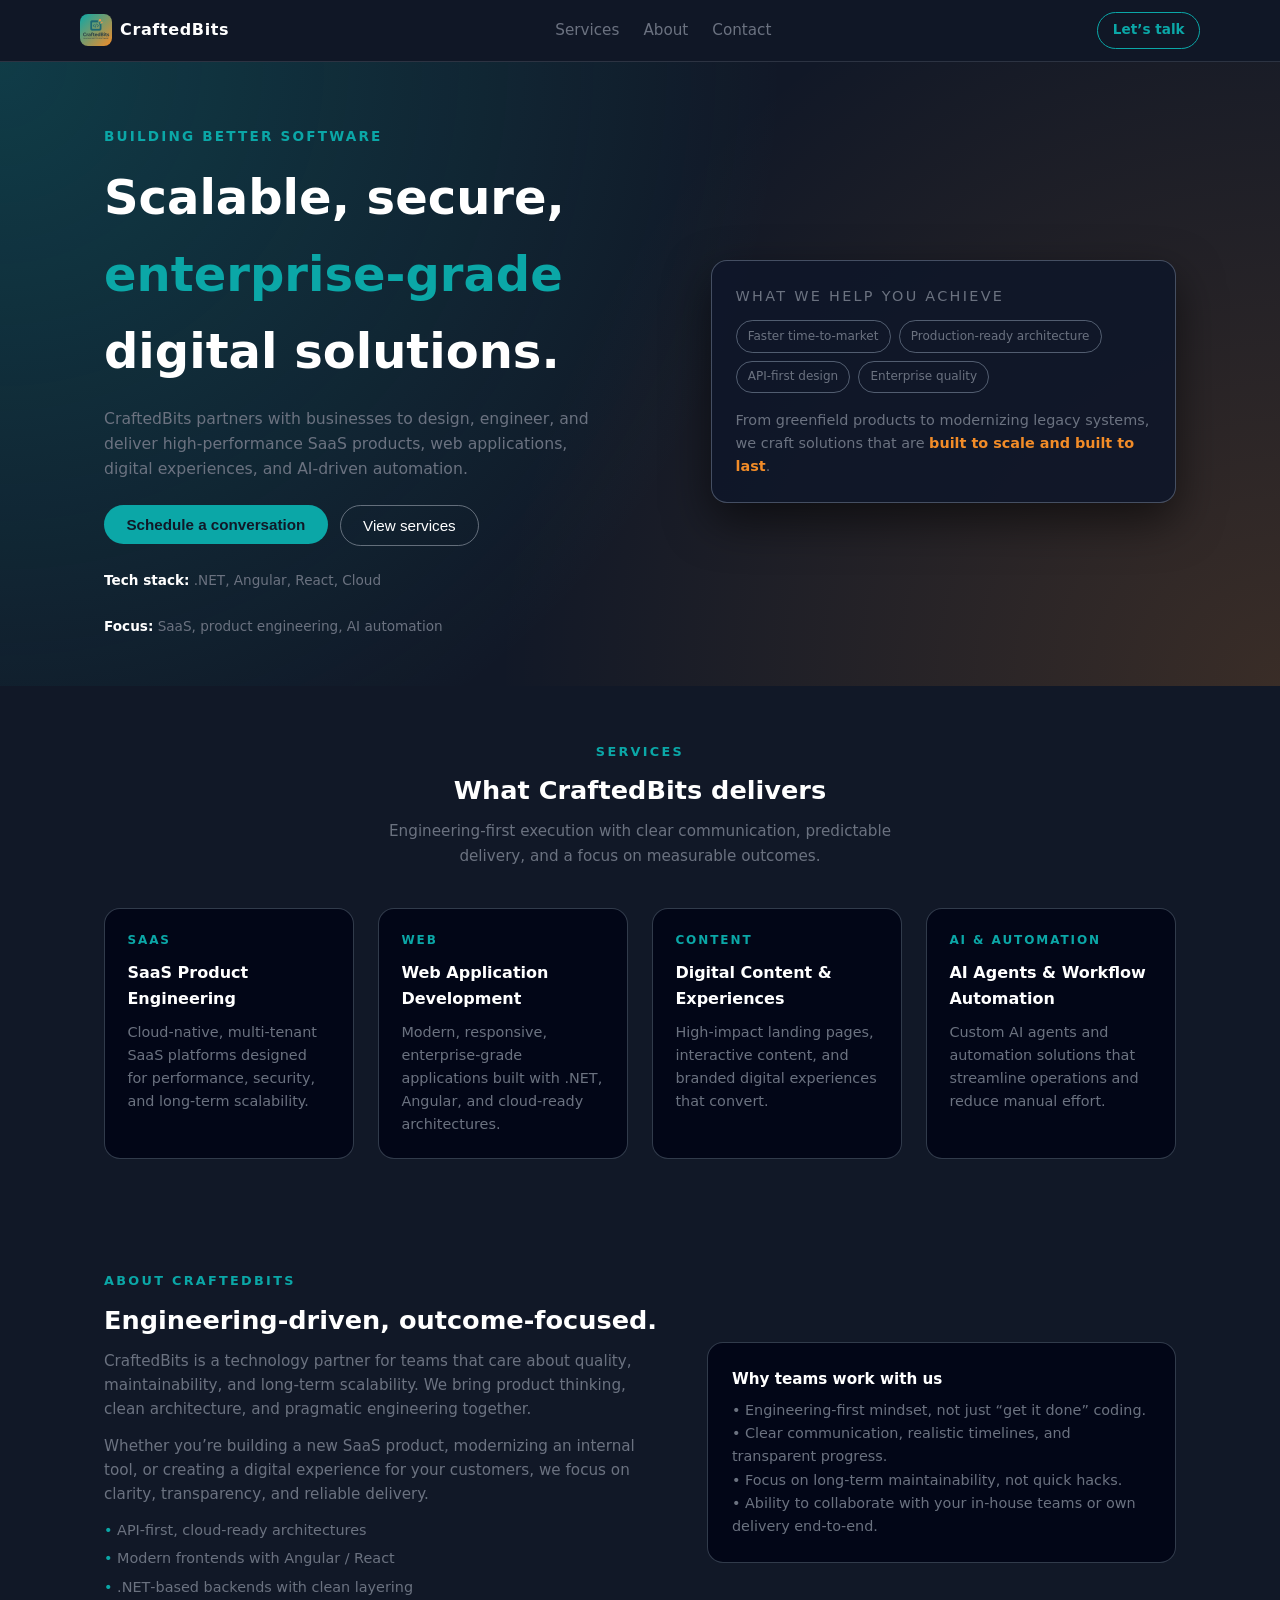
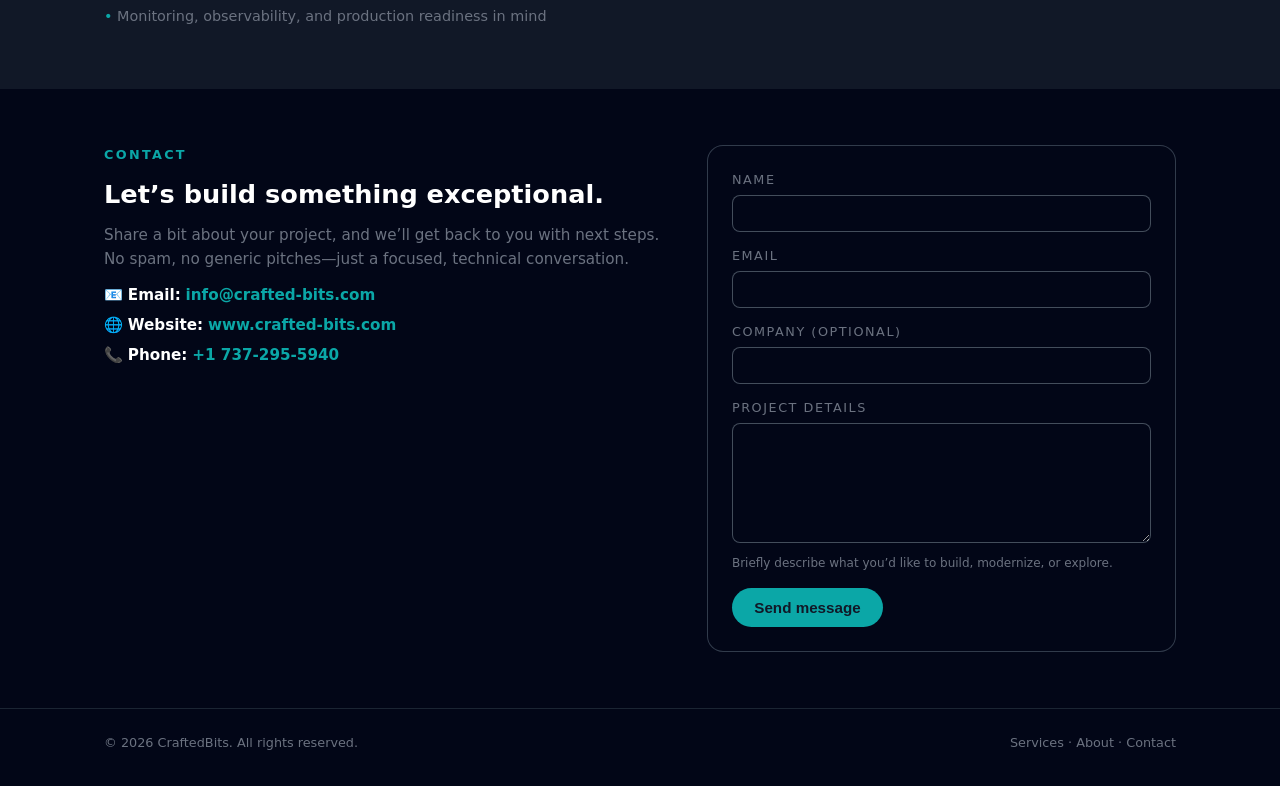
==== commit 6f4583dd: "Update the word 'Hello' to 'Goodbye'" ====
--- a/index.html
+++ b/index.html
@@ -517,7 +517,9 @@
   <header class="navbar">
     <div class="container navbar-inner">
       <div class="brand">
-        <div class="brand-logo"></div>
+        <div class="brand-logo">
+		<img src="CraftedBits_Logo.png"/>
+		</div>
         <span>CraftedBits</span>
       </div>
       <div class="nav-links">
@@ -668,7 +670,7 @@
         </div>
 
         <!-- Replace action URL with your Formspree form ID -->
-        <form id="contact-form" action="https://formspree.io/f/yourFormID" method="POST">
+        <form id="contact-form" action="https://formspree.io/f/mjkepgya" method="POST">
           <div class="form-row">
             <label for="name">Name</label>
             <input id="name" name="name" type="text" required />
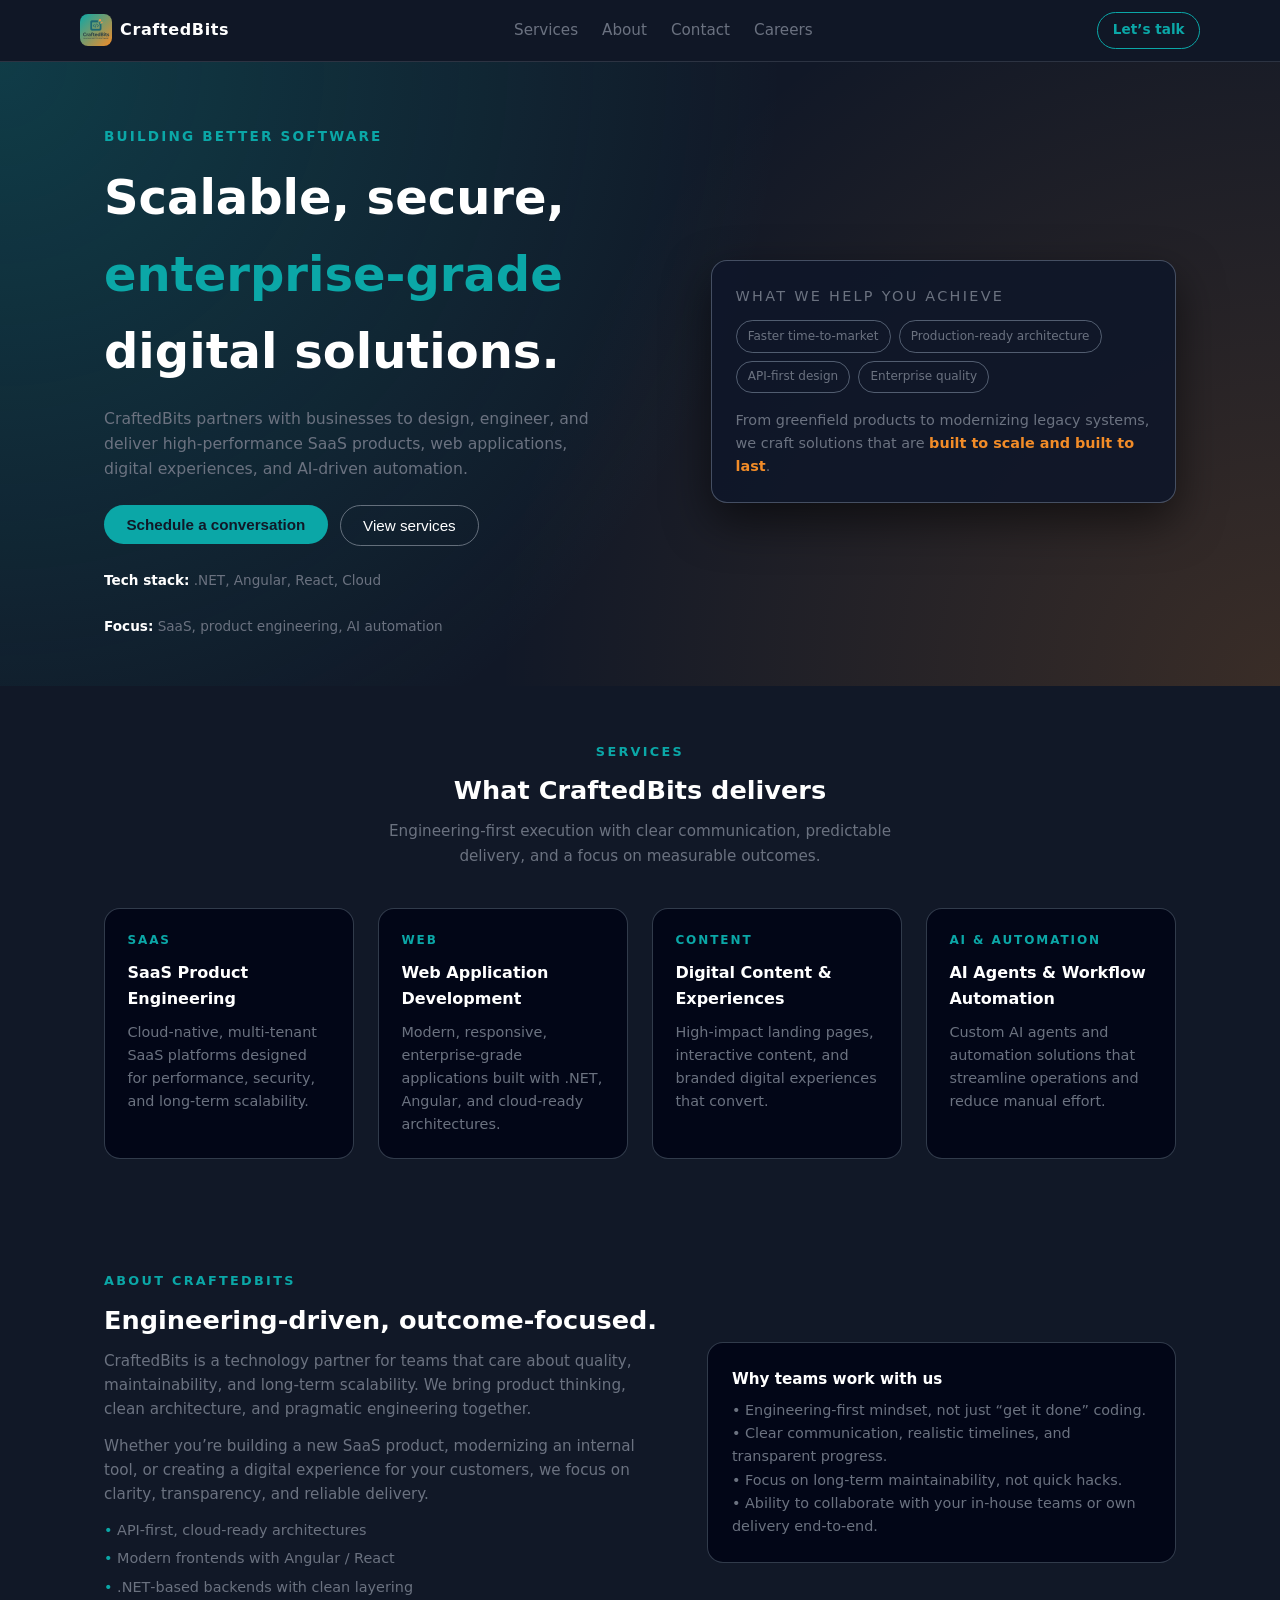
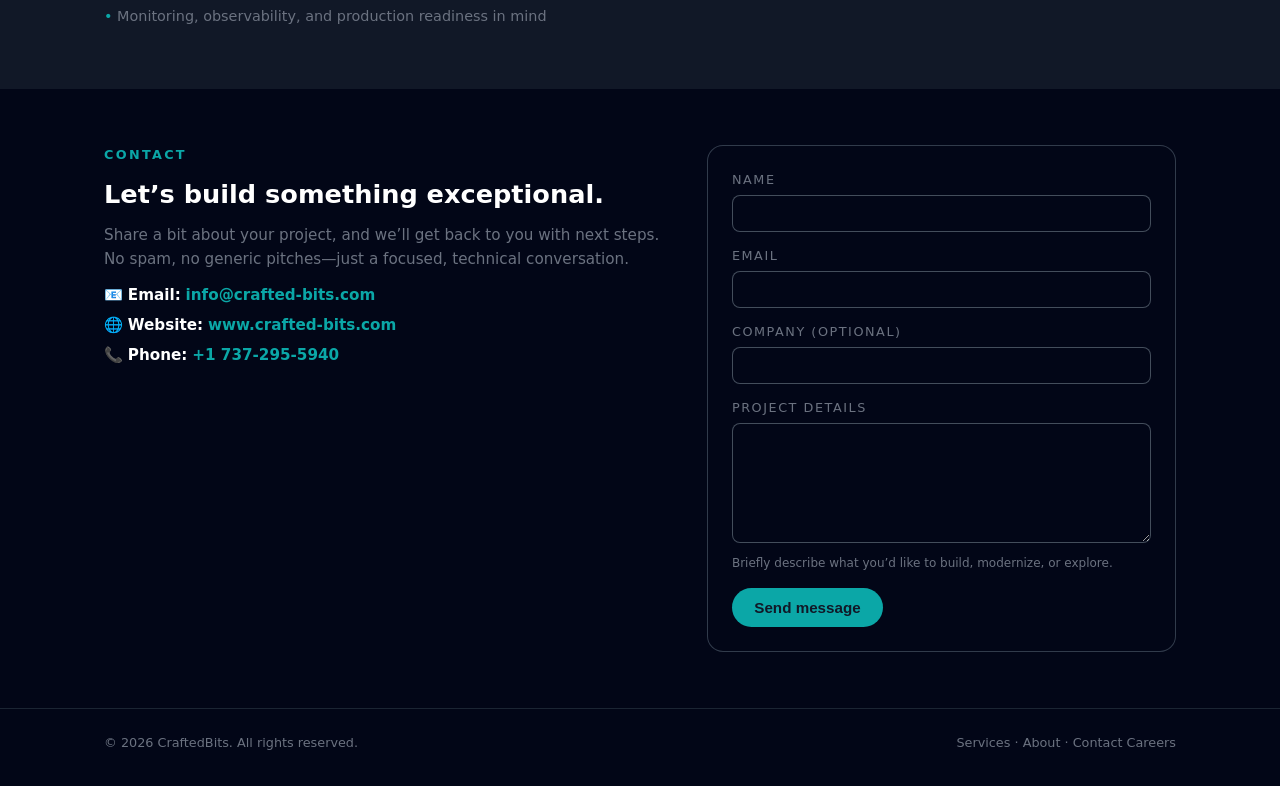
==== commit d39205cd: "Update fmt.Println message from 'Hello' to 'Goodbye'" ====
--- a/index.html
+++ b/index.html
@@ -526,6 +526,7 @@
         <a href="#services">Services</a>
         <a href="#about">About</a>
         <a href="#contact">Contact</a>
+		 <a href="career.html">Careers</a>
       </div>
       <a href="#contact" class="nav-cta">Let’s talk</a>
     </div>
@@ -705,6 +706,7 @@
         <a href="#services">Services</a> ·
         <a href="#about">About</a> ·
         <a href="#contact">Contact</a>
+		<a href="career.html">Careers</a>
       </div>
     </div>
   </footer>
